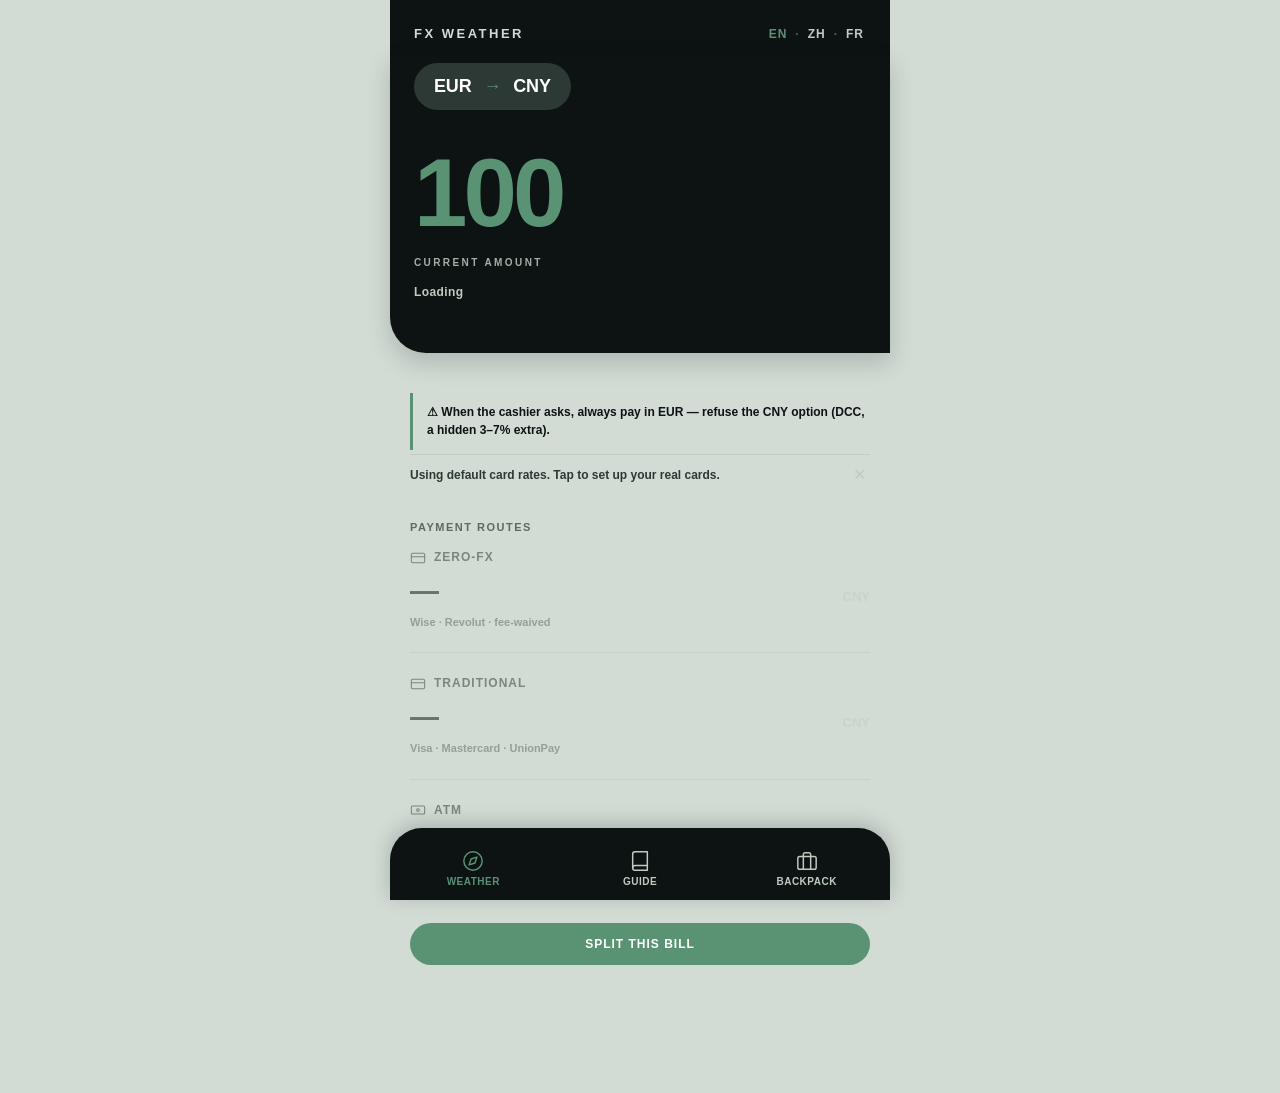
==== weather.html @ 48a9da25 "FX Weather v6.1: de-cardify Lumina (strip all route / flashcard / setting chrome) PM spec: results a" ====
<!DOCTYPE html>
<html lang="en">
<head>
    <meta charset="UTF-8">
    <meta name="viewport" content="width=device-width, initial-scale=1.0, viewport-fit=cover, maximum-scale=1.0, user-scalable=no">
    <title>FX Weather</title>
    <link rel="manifest" href="manifest.json">
    <meta name="theme-color" content="#0D1213">
    <meta name="apple-mobile-web-app-capable" content="yes">
    <meta name="apple-mobile-web-app-status-bar-style" content="black-translucent">
    <style>
        :root {
            /* === Lumina Palette === */
            --black-base: #0D1213;
            --forest-dark: #2D3934;
            --sage-light: #D2DCD5;
            --sage-mid: #BECCC2;
            --accent-green: #5A9374;
            --card-bg: #FFFFFF;
            --text-main: var(--black-base);
            --text-inverse: var(--sage-light);
            --safe-b: env(safe-area-inset-bottom);

            /* === Compat aliases so existing JS var() references still evaluate
                   (calcAtmTier hardcodes var(--red), var(--amber), var(--green); kept
                   intentionally stable so the business logic isn't touched)    === */
            --text: var(--text-main);
            --text2: var(--sage-mid);
            --accent: var(--accent-green);
            --green: var(--accent-green);
            --red: var(--forest-dark);   /* No red alerts in Lumina — "bad" reads as deep forest */
            --amber: var(--sage-mid);    /* "caution" reads as muted sage */
            --line: rgba(13, 18, 19, 0.1);
            --bg: var(--sage-light);
            --surface: var(--sage-light);
        }

        * { margin: 0; padding: 0; box-sizing: border-box; -webkit-tap-highlight-color: transparent; }
        body {
            font-family: -apple-system, BlinkMacSystemFont, "SF Pro Display", "Inter", "PingFang SC", sans-serif;
            background: var(--sage-light); color: var(--text-main);
            -webkit-font-smoothing: antialiased; line-height: 1.4;
            overflow-x: hidden;
        }

        .layout { width: 100%; max-width: 500px; margin: 0 auto; min-height: 100dvh; display: flex; flex-direction: column; }
        #content { flex: 1; padding-bottom: calc(96px + var(--safe-b)); }

        /* === Lumina site header (black, merges with hero) === */
        .site-header {
            background: var(--black-base);
            color: var(--text-inverse);
            padding: 22px 24px 8px;
            display: flex; justify-content: space-between; align-items: center;
        }
        .logo {
            font-size: 13px; font-weight: 800; letter-spacing: 2.5px;
            text-transform: uppercase; color: var(--text-inverse);
        }
        .lang-switch {
            display: flex; align-items: center; gap: 6px;
            font-size: 12px; font-weight: 700; letter-spacing: 1px;
        }
        .lang-option {
            color: var(--sage-mid); padding: 4px 2px; cursor: pointer;
            transition: color 0.2s ease;
        }
        .lang-option.active { color: var(--accent-green); font-weight: 900; }
        .lang-sep { color: var(--sage-mid); opacity: 0.4; }

        /* === Lumina hero (black, rounded bottom-LEFT) === */
        .hero {
            background: var(--black-base);
            color: var(--text-inverse);
            padding: 8px 24px 52px;
            margin: 0;
            border-bottom-left-radius: 36px;
            box-shadow: 0 10px 24px rgba(13, 18, 19, 0.18);
            position: relative; z-index: 2;
        }

        /* Pair selector as forest-dark pill */
        .pair-selector {
            display: inline-flex; align-items: center; gap: 10px;
            background: var(--forest-dark);
            border-radius: 999px;
            padding: 9px 18px;
            font-size: 18px; font-weight: 700; letter-spacing: -0.01em;
            margin-bottom: 28px;
            color: #FFFFFF;
        }
        .pair-sep { color: var(--accent-green); font-weight: 500; opacity: 0.95; }
        .picker-unit {
            cursor: pointer; padding: 2px 2px;
            color: #FFFFFF; transition: opacity 0.15s ease;
        }
        .picker-unit:active { opacity: 0.65; }

        .amount-wrap {
            display: flex; flex-direction: column; gap: 6px;
            align-items: flex-start;
        }
        .hero-amount-input {
            background: none; border: none;
            color: var(--accent-green);
            font-size: clamp(64px, 19vw, 96px); font-weight: 600;
            letter-spacing: -0.04em; line-height: 1;
            outline: none; width: 100%; padding: 0;
            font-family: inherit; caret-color: var(--accent-green);
        }
        .hero-amount-label {
            font-size: 10px; font-weight: 800; letter-spacing: 2.4px;
            color: var(--sage-mid); text-transform: uppercase;
            opacity: 0.85; margin-top: 2px;
        }
        .weather-label {
            font-size: 12px; font-weight: 700; letter-spacing: 0.4px;
            color: var(--sage-mid); margin-top: 14px;
        }

        input[type="number"]::-webkit-inner-spin-button,
        input[type="number"]::-webkit-outer-spin-button { -webkit-appearance: none; margin: 0; }
        input[type="number"] { -moz-appearance: textfield; }

        /* === De-cardified PPP: naked lines on body bg === */
        .ppp-bar {
            background: none;
            border-radius: 0;
            padding: 18px 20px 4px;
            margin: 0;
            display: flex; flex-direction: column; gap: 10px;
            position: relative;
        }
        .ppp-line {
            font-size: 14px; font-weight: 600; color: var(--text-main);
            letter-spacing: 0.2px;
            cursor: pointer;
            padding: 2px 0;
            transition: opacity 0.2s ease;
        }
        .ppp-line:active { opacity: 0.55; background: transparent; }
        .ppp-line strong { color: var(--accent-green); font-weight: 800; }
        .ppp-line.editing {
            display: flex; gap: 8px; align-items: center; flex-wrap: wrap;
            cursor: default;
        }
        .ppp-line.editing:active { background: transparent; }
        .ppp-price-edit, .ppp-label-edit {
            background: var(--sage-light); border: 1px solid var(--line);
            border-radius: 8px; padding: 5px 8px;
            font-family: inherit; font-size: 12px; font-weight: 700;
            color: var(--text-main); outline: none;
        }
        .ppp-price-edit:focus, .ppp-label-edit:focus { border-color: var(--accent-green); }
        .ppp-price-edit { width: 68px; text-align: right; }
        .ppp-label-edit { flex: 1; min-width: 100px; }
        .ppp-save-btn {
            background: var(--accent-green); color: #FFFFFF; border: none;
            width: 26px; height: 26px; border-radius: 50%; cursor: pointer;
            font-family: inherit; font-size: 13px; font-weight: 900; line-height: 1;
            display: flex; align-items: center; justify-content: center;
        }

        /* === De-cardified routes area === */
        .routes-section {
            padding: 0 20px 32px;
            min-height: 40vh;
        }
        .section-label {
            font-size: 11px; font-weight: 800; color: var(--forest-dark);
            text-transform: uppercase; letter-spacing: 1.5px;
            margin: 24px 0 4px;
            opacity: 0.7;
        }

        /* DCC shield: keep accent-green left bar as the only chrome */
        .dcc-shield {
            background: none;
            border: none;
            border-left: 3px solid var(--accent-green);
            border-radius: 0;
            padding: 10px 0 10px 14px;
            margin: 18px 0 4px;
            font-size: 12px; font-weight: 600; line-height: 1.55;
            color: var(--text-main);
        }
        .dcc-shield-icon { margin-right: 6px; font-weight: 900; }

        /* First-run banner: naked, minimal */
        .first-run-banner {
            background: none;
            border: none;
            border-radius: 0;
            padding: 12px 0;
            display: flex; justify-content: space-between; align-items: center; gap: 10px;
            font-size: 12px; font-weight: 600; color: var(--forest-dark);
            margin: 0;
            cursor: pointer;
            border-top: 1px solid rgba(13, 18, 19, 0.08);
        }
        .banner-text { flex: 1; line-height: 1.4; }
        .banner-close {
            background: none; border: none; color: var(--sage-mid);
            font-size: 16px; cursor: pointer; padding: 0 4px; line-height: 1;
            font-family: inherit;
        }

        /* === De-cardified routes: stacked rows with hairline dividers === */
        .route-card {
            background: none;
            border: none;
            border-radius: 0;
            padding: 22px 0;
            margin: 0;
            display: flex; flex-direction: column; gap: 6px;
            border-top: 1px solid rgba(13, 18, 19, 0.1);
            transition: opacity 0.3s ease;
        }
        #routing-panel .route-card:first-child { border-top: 0; padding-top: 10px; }
        /* Non-optimal cards: dim to bring focus to the best one */
        .route-card:not(.best) { opacity: 0.52; }
        .route-card.best { padding: 22px 0; border-top: 1px solid rgba(13, 18, 19, 0.1); }
        #routing-panel .route-card.best:first-child { border-top: 0; }

        .route-top {
            display: flex; justify-content: space-between; align-items: center;
            margin-bottom: 2px;
        }
        .route-method {
            font-size: 12px; font-weight: 800; letter-spacing: 1px;
            color: var(--forest-dark); text-transform: uppercase;
            display: flex; align-items: center; gap: 8px;
        }
        .route-card.best .route-method { color: var(--accent-green); }
        .route-icon {
            width: 16px; height: 16px;
            stroke: currentColor; stroke-width: 1.6; fill: none;
            stroke-linecap: round; stroke-linejoin: round;
        }
        /* OPTIMAL label: text-only, no pill chrome */
        .best-pill {
            background: none;
            color: var(--accent-green);
            font-size: 10px; font-weight: 900; letter-spacing: 1.4px;
            padding: 0; border-radius: 0;
            text-transform: uppercase;
        }
        .route-cost-line {
            display: flex; justify-content: space-between; align-items: baseline;
            gap: 8px;
        }
        .route-cost {
            font-size: 30px; font-weight: 700; color: var(--text-main);
            letter-spacing: -0.02em;
            max-width: 70%; overflow: hidden; text-overflow: ellipsis; white-space: nowrap;
            line-height: 1.1;
        }
        .route-card.best .route-cost { color: var(--accent-green); }
        .route-code { font-size: 13px; font-weight: 800; color: var(--sage-mid); }
        .route-hint {
            font-size: 11px; font-weight: 600; color: var(--forest-dark);
            opacity: 0.7;
            margin-top: 2px; line-height: 1.4;
        }
        .route-delta {
            font-size: 11px; font-weight: 700; color: var(--forest-dark);
            opacity: 0.7;
            margin-top: 2px; letter-spacing: 0.3px;
        }

        /* === ATM slider (mono green track) === */
        .atm-expand-btn {
            background: none; border: none; color: var(--text-main);
            font-weight: 800; font-size: 10px; cursor: pointer;
            font-family: inherit; padding: 10px 0 4px;
            letter-spacing: 1.2px; text-transform: uppercase;
            align-self: flex-start; border-bottom: 1px solid var(--text-main);
            margin-top: 6px;
        }
        .atm-slider-panel {
            max-height: 0; overflow: hidden;
            transition: max-height 0.28s ease, padding-top 0.28s ease;
            padding-top: 0;
        }
        .atm-slider-panel.open { max-height: 260px; padding-top: 16px; }
        .atm-slider {
            -webkit-appearance: none; appearance: none;
            width: 100%; height: 6px; border-radius: 3px;
            background: linear-gradient(90deg, var(--sage-mid), var(--accent-green));
            outline: none; margin: 0;
        }
        .atm-slider::-webkit-slider-thumb {
            -webkit-appearance: none;
            width: 20px; height: 20px; border-radius: 50%;
            background: var(--card-bg); border: 2px solid var(--accent-green);
            cursor: pointer; box-shadow: 0 2px 6px rgba(13, 18, 19, 0.22);
        }
        .atm-slider::-moz-range-thumb {
            width: 20px; height: 20px; border-radius: 50%;
            background: var(--card-bg); border: 2px solid var(--accent-green); cursor: pointer;
        }
        .atm-readout {
            display: flex; flex-wrap: wrap; align-items: baseline;
            gap: 6px; margin-top: 14px;
            font-size: 13px; font-weight: 700; color: var(--text-main);
        }
        .atm-readout strong { font-weight: 900; }
        .atm-arrow { opacity: 0.4; }
        .atm-slider-hint {
            font-size: 10px; color: var(--forest-dark);
            opacity: 0.7;
            margin-top: 10px; font-weight: 600; line-height: 1.4;
        }
        .atm-edit-link {
            color: var(--accent-green); cursor: pointer; font-weight: 700;
            text-decoration: underline;
        }

        /* === Split CTA (accent-green) === */
        .split-trigger-btn {
            background: var(--accent-green); border: none; color: #FFFFFF;
            font-weight: 800; font-size: 12px; cursor: pointer;
            font-family: inherit; padding: 14px 24px;
            border-radius: 999px; width: 100%;
            letter-spacing: 1px; text-transform: uppercase;
            margin-top: 18px;
        }

        /* === De-cardified Time Machine === */
        .time-machine {
            background: none;
            border: none;
            border-radius: 0;
            padding: 22px 0 8px;
            margin-top: 22px;
            border-top: 1px solid rgba(13, 18, 19, 0.1);
        }
        .time-machine-tag {
            font-size: 11px; font-weight: 800; color: var(--forest-dark);
            letter-spacing: 1.5px; text-transform: uppercase; margin-bottom: 8px;
            opacity: 0.72;
        }
        .time-machine-text {
            font-size: 14px; font-weight: 600; line-height: 1.55; color: var(--text-main);
        }
        .time-machine-text .delta-save { color: var(--accent-green); font-weight: 900; }
        .time-machine-text .delta-cost { color: var(--forest-dark); font-weight: 900; }

        /* === Guide / Backpack tab header === */
        .tab-header { padding: 28px 24px 18px; }
        .tab-title {
            font-size: 32px; font-weight: 700; letter-spacing: -0.02em;
            color: var(--text-main); line-height: 1.1;
        }
        .tab-subtitle {
            font-size: 14px; font-weight: 500; color: var(--forest-dark);
            opacity: 0.75;
            margin-top: 6px; letter-spacing: 0.1px;
        }
        .tab-body { padding: 0 20px; }

        /* === De-cardified Flashcards: accordion rows === */
        .flashcard {
            background: none;
            border: none;
            border-radius: 0;
            margin: 0;
            overflow: hidden; cursor: pointer;
            border-top: 1px solid rgba(13, 18, 19, 0.1);
            transition: all 0.3s ease;
        }
        .tab-body > .flashcard:first-child { border-top: 0; }
        .flashcard-header {
            padding: 22px 0;
            display: flex; justify-content: space-between; align-items: center; gap: 12px;
        }
        .flashcard-title { display: flex; align-items: center; gap: 12px; flex: 1; }
        .flashcard-emoji { font-size: 24px; flex-shrink: 0; }
        .flashcard-label {
            font-size: 14px; font-weight: 700; color: var(--text-main); line-height: 1.3;
        }
        .flashcard-chevron {
            font-size: 11px; color: var(--sage-mid); transition: transform 0.25s ease;
        }
        .flashcard.open .flashcard-chevron { transform: rotate(180deg); }
        .flashcard-body {
            max-height: 0; overflow: hidden;
            padding: 0; transition: all 0.3s ease;
            font-size: 13px; font-weight: 500; line-height: 1.6; color: var(--text-main);
        }
        .flashcard.open .flashcard-body { max-height: 300px; padding: 0 0 22px 36px; }

        /* === De-cardified Backpack settings: rows with dividers === */
        .setting-card {
            background: none;
            border: none;
            border-radius: 0;
            padding: 18px 0; margin: 0;
            display: flex; flex-direction: column; gap: 6px;
            border-top: 1px solid rgba(13, 18, 19, 0.08);
        }
        .tab-body > .setting-card:first-of-type { border-top: 0; }
        .setting-card.toggle-row {
            flex-direction: row; justify-content: space-between; align-items: center;
            cursor: pointer; padding: 20px 0;
        }
        .setting-label { font-size: 14px; font-weight: 700; color: var(--text-main); }
        .setting-val {
            font-size: 13px; font-weight: 800; color: var(--forest-dark);
            opacity: 0.75;
            letter-spacing: 0.3px;
        }
        .setting-row-top { display: flex; justify-content: space-between; align-items: center; gap: 12px; }
        .setting-input {
            background: none; border: none; color: var(--text-main);
            font-size: 16px; font-weight: 800; text-align: right;
            width: 70px; outline: none; font-family: inherit;
            border-bottom: 1px solid var(--line); padding: 2px 0;
        }
        .setting-input:focus { border-bottom-color: var(--accent-green); }
        .setting-unit { font-size: 13px; font-weight: 800; color: var(--sage-mid); margin-left: 4px; }
        .setting-origin {
            font-size: 10px; font-weight: 500; color: var(--forest-dark);
            opacity: 0.72;
            line-height: 1.4;
        }
        /* Danger row: communicate via typography only (no border color chrome) */
        .setting-card.danger { margin-top: 24px; border-top: 1px solid rgba(13, 18, 19, 0.1); }
        .setting-card.danger .setting-label { color: var(--forest-dark); font-weight: 800; letter-spacing: 0.3px; }

        .wallet-section-title {
            font-size: 11px; font-weight: 800; color: var(--forest-dark);
            opacity: 0.72;
            text-transform: uppercase; letter-spacing: 1.5px;
            margin: 24px 4px 10px;
        }
        .wallet-section-hint {
            font-size: 11px; font-weight: 500; color: var(--forest-dark);
            opacity: 0.72;
            margin: -4px 4px 10px; line-height: 1.4;
        }

        /* === De-cardified Anchor rows === */
        .anchor-row { padding: 14px 0; }
        .anchor-row-line {
            display: grid;
            grid-template-columns: 32px 1fr 68px 50px 22px;
            gap: 6px; align-items: center;
        }
        .anchor-emoji-in, .anchor-label-in, .anchor-price-in {
            background: none; border: none; color: var(--text-main);
            font-weight: 600; font-size: 13px; outline: none; font-family: inherit;
            border-bottom: 1px solid var(--line); padding: 4px 2px;
        }
        .anchor-emoji-in { font-size: 16px; text-align: center; }
        .anchor-label-in { width: 100%; }
        .anchor-price-in { text-align: right; font-weight: 800; }
        .anchor-emoji-in:focus, .anchor-label-in:focus, .anchor-price-in:focus {
            border-bottom-color: var(--accent-green);
        }
        .anchor-currency-btn {
            background: var(--sage-light); border: none; border-radius: 8px;
            color: var(--text-main); font-weight: 800; font-size: 11px;
            cursor: pointer; padding: 6px 4px; font-family: inherit;
            letter-spacing: 0.3px;
        }
        .anchor-delete-btn {
            background: none; border: none; color: var(--sage-mid);
            font-size: 15px; cursor: pointer; padding: 2px; line-height: 1;
            font-family: inherit;
        }
        .anchor-add-btn {
            background: transparent;
            border: none;
            padding: 18px 0; width: 100%;
            color: var(--accent-green); font-weight: 800; font-size: 12px;
            cursor: pointer; font-family: inherit; margin-top: 4px;
            letter-spacing: 0.8px; text-transform: uppercase;
            text-align: left;
            border-top: 1px solid rgba(13, 18, 19, 0.08);
        }
        .anchor-add-btn:disabled { opacity: 0.35; cursor: not-allowed; }

        .footer {
            padding: 40px 0 24px; text-align: center;
            color: var(--forest-dark); font-size: 12px; line-height: 1.7;
            letter-spacing: 0.3px; opacity: 0.72;
        }
        .footer-version {
            display: block; margin-top: 6px; font-weight: 700;
            letter-spacing: 2px; opacity: 0.6; font-size: 10px;
        }

        /* === Lumina dock (black, top-rounded both corners) === */
        .dock {
            position: fixed; bottom: 0; left: 50%; transform: translateX(-50%);
            width: 100%; max-width: 500px;
            height: calc(72px + var(--safe-b));
            background: var(--black-base);
            border-top-left-radius: 32px;
            border-top-right-radius: 32px;
            display: flex; justify-content: space-around;
            padding: 8px 0 var(--safe-b);
            z-index: 9999;
            box-shadow: 0 -4px 20px rgba(13, 18, 19, 0.22);
        }
        .dock-btn {
            flex: 1; border: none; background: none;
            color: var(--sage-mid);
            display: flex; flex-direction: column; align-items: center;
            justify-content: center; gap: 4px;
            cursor: pointer; min-height: 44px; padding: 6px;
            font-family: inherit;
            transition: color 0.2s ease;
        }
        .dock-btn.active { color: var(--accent-green); }
        .dock-icon {
            width: 22px; height: 22px;
            stroke: currentColor; stroke-width: 1.6;
            fill: none; stroke-linecap: round; stroke-linejoin: round;
        }
        .dock-lbl {
            font-size: 10px; font-weight: 800; letter-spacing: 0.5px;
            text-transform: uppercase;
        }

        /* === Modals === */
        .modal-overlay {
            position: fixed; inset: 0; background: rgba(13, 18, 19, 0.62);
            z-index: 10000; display: flex; align-items: flex-end;
            opacity: 0; pointer-events: none; transition: opacity 0.3s ease;
        }
        .modal-overlay.show { opacity: 1; pointer-events: auto; }
        .modal-sheet {
            width: 100%; max-width: 500px; margin: 0 auto;
            background: var(--card-bg);
            border-radius: 28px 28px 0 0;
            padding: 24px 20px calc(24px + var(--safe-b));
            transform: translateY(100%);
            transition: transform 0.42s cubic-bezier(0.175, 0.885, 0.32, 1.275);
            box-shadow: 0 -8px 24px rgba(13, 18, 19, 0.18);
        }
        .modal-overlay.show .modal-sheet { transform: translateY(0); }
        .modal-header {
            font-size: 11px; font-weight: 800; text-align: center;
            margin-bottom: 18px; color: var(--forest-dark);
            opacity: 0.75;
            text-transform: uppercase; letter-spacing: 1.5px;
        }
        .modal-list {
            display: grid; grid-template-columns: 1fr 1fr; gap: 10px;
            max-height: 50vh; overflow-y: auto; padding-bottom: 4px;
        }
        .modal-item {
            display: flex; align-items: center; justify-content: center; gap: 10px;
            padding: 14px; border-radius: 14px;
            background: var(--sage-light);
            font-size: 15px; font-weight: 800; cursor: pointer; color: var(--text-main);
            border: 1px solid transparent;
            transition: background 0.15s, transform 0.12s;
            font-family: inherit;
        }
        .modal-item.active { background: var(--accent-green); color: #FFFFFF; border-color: var(--accent-green); }
        .modal-flag { font-size: 18px; }

        /* === Split modal === */
        .split-sheet { padding-bottom: calc(30px + var(--safe-b)); }
        .split-bill {
            display: flex; justify-content: space-between; align-items: baseline;
            margin-bottom: 18px; padding-bottom: 14px;
            border-bottom: 1px solid var(--line);
        }
        .split-bill-amt { font-size: 22px; font-weight: 700; letter-spacing: -0.02em; color: var(--text-main); }
        .split-row { display: flex; justify-content: space-between; align-items: center; margin-bottom: 14px; }
        .split-row-col { display: flex; flex-direction: column; gap: 10px; margin-bottom: 14px; }
        .split-label {
            font-size: 11px; font-weight: 800; letter-spacing: 1px;
            color: var(--forest-dark); opacity: 0.75; text-transform: uppercase;
        }
        .split-stepper { display: flex; align-items: center; gap: 14px; }
        .split-step-btn {
            width: 32px; height: 32px; border-radius: 50%;
            border: 1px solid var(--line);
            background: var(--sage-light); color: var(--text-main);
            font-size: 17px; font-weight: 700; cursor: pointer;
            font-family: inherit; line-height: 1;
            display: flex; align-items: center; justify-content: center;
        }
        .split-step-btn:disabled { opacity: 0.3; cursor: not-allowed; }
        .split-step-val { min-width: 30px; text-align: center; font-size: 20px; font-weight: 700; letter-spacing: -0.01em; color: var(--text-main); }
        .split-seg { display: grid; grid-template-columns: 1fr 1fr 1fr; gap: 6px; }
        .split-seg-btn {
            padding: 10px 4px; border-radius: 10px;
            border: 1px solid var(--line); background: var(--sage-light);
            color: var(--text-main); cursor: pointer;
            font-size: 11px; font-weight: 700; font-family: inherit;
            letter-spacing: 0.2px; line-height: 1.3;
            transition: background 0.15s;
        }
        .split-seg-btn.active { background: var(--accent-green); color: #FFFFFF; border-color: var(--accent-green); }
        .split-result {
            margin-top: 18px; padding: 18px;
            background: var(--sage-light); border-radius: 16px;
        }
        .split-actual { font-size: 12px; font-weight: 600; color: var(--forest-dark); opacity: 0.75; margin-bottom: 6px; }
        .split-per-share { font-size: 14px; font-weight: 600; line-height: 1.4; color: var(--text-main); }
        .split-per-share strong {
            font-size: 28px; font-weight: 700; color: var(--accent-green);
            letter-spacing: -0.02em; display: block; margin-top: 2px;
            transition: color 0.35s ease;
        }
        .split-hint { font-size: 10px; color: var(--forest-dark); opacity: 0.75; font-weight: 500; margin-top: 6px; }
        .split-empty {
            padding: 30px 10px; text-align: center;
            color: var(--forest-dark); opacity: 0.8; font-size: 13px; font-weight: 500; line-height: 1.5;
        }

        ::-webkit-scrollbar { display: none; }

        /* === Interaction physics layer (inherited from v5.0.1) === */
        button, .picker-unit, .dock-btn, .modal-item, .flashcard, .anchor-add-btn,
        .split-step-btn, .split-seg-btn, .anchor-currency-btn, .anchor-delete-btn,
        .atm-expand-btn, .atm-edit-link, .split-trigger-btn, .banner-close,
        .setting-card.toggle-row, .setting-card.danger {
            transition: transform 0.12s ease-out, opacity 0.15s ease-out, background 0.2s ease, color 0.2s ease, border-color 0.2s ease;
        }
        button:active:not(:disabled), .picker-unit:active, .dock-btn:active,
        .flashcard:active, .anchor-add-btn:active:not(:disabled),
        .split-trigger-btn:active, .setting-card.toggle-row:active,
        .setting-card.danger:active {
            transform: scale(0.97);
        }

        .best-pill {
            transition: background 0.45s ease, opacity 0.45s ease;
            animation: pillFadeIn 0.4s ease;
        }
        @keyframes pillFadeIn {
            from { opacity: 0; transform: translateX(4px); }
            to   { opacity: 1; transform: translateX(0); }
        }

        #atm-loss, #atm-tier { transition: color 0.35s ease; }

        @keyframes cardFadeUp {
            from { opacity: 0; transform: translateY(12px); }
            to   { opacity: 1; transform: translateY(0); }
        }
        .route-card, .flashcard, .setting-card, .ppp-line, .time-machine {
            animation: cardFadeUp 0.5s cubic-bezier(0.2, 0.8, 0.3, 1.1) backwards;
            animation-delay: calc(var(--stagger, 0) * 50ms);
        }

        @keyframes tabSlideIn {
            from { opacity: 0; transform: translateX(14px); }
            to   { opacity: 1; transform: translateX(0); }
        }
        #content > section, #content > div {
            animation: tabSlideIn 0.4s cubic-bezier(0.2, 0.8, 0.3, 1) backwards;
        }
        #content > section:nth-child(1) { animation-delay: 0ms; }
        #content > section:nth-child(2) { animation-delay: 40ms; }
        #content > section:nth-child(3) { animation-delay: 80ms; }
    </style>
</head>
<body>

<div class="layout">
    <header class="site-header">
        <div class="logo" id="logo">FX Weather</div>
        <div class="lang-switch" id="lang-switch"></div>
    </header>

    <main id="content"></main>

    <nav class="dock" id="dock"></nav>
</div>

<div id="currency-modal" class="modal-overlay" onclick="closeCurrencyModal()">
    <div class="modal-sheet" onclick="event.stopPropagation()">
        <div class="modal-header" id="modal-title"></div>
        <div class="modal-list" id="modal-list"></div>
    </div>
</div>

<div id="split-modal" class="modal-overlay" onclick="closeSplitModal()">
    <div class="modal-sheet split-sheet" onclick="event.stopPropagation()">
        <div class="modal-header" id="split-title"></div>
        <div id="split-body"></div>
    </div>
</div>

<script>
    const CURS = ["EUR","USD","GBP","JPY","AUD","CAD","CHF","CNY","SGD","HKD"];
    const FLAGS = {
        EUR: '🇪🇺', USD: '🇺🇸', GBP: '🇬🇧', JPY: '🇯🇵', AUD: '🇦🇺',
        CAD: '🇨🇦', CHF: '🇨🇭', CNY: '🇨🇳', SGD: '🇸🇬', HKD: '🇭🇰'
    };

    const ICONS = {
        compass: '<svg class="dock-icon" viewBox="0 0 24 24"><circle cx="12" cy="12" r="10"/><polygon points="16.24 7.76 14.12 14.12 7.76 16.24 9.88 9.88 16.24 7.76"/></svg>',
        book:    '<svg class="dock-icon" viewBox="0 0 24 24"><path d="M4 19.5A2.5 2.5 0 0 1 6.5 17H20"/><path d="M6.5 2H20v20H6.5A2.5 2.5 0 0 1 4 19.5v-15A2.5 2.5 0 0 1 6.5 2z"/></svg>',
        briefcase:'<svg class="dock-icon" viewBox="0 0 24 24"><rect x="2" y="7" width="20" height="14" rx="2"/><path d="M16 21V5a2 2 0 0 0-2-2h-4a2 2 0 0 0-2 2v16"/></svg>',
        card:    '<svg class="route-icon" viewBox="0 0 24 24"><rect x="2" y="5" width="20" height="14" rx="2"/><line x1="2" y1="10" x2="22" y2="10"/></svg>',
        cash:    '<svg class="route-icon" viewBox="0 0 24 24"><rect x="2" y="6" width="20" height="12" rx="2"/><circle cx="12" cy="12" r="2"/></svg>'
    };

    const MAX_ANCHORS = 5;

    // === Editorial PPP seed data ===
    // [推论] Big Mac values: The Economist Big Mac Index (publicly published semiannually, ~2024 values)
    // [推论 · PM estimate] Coffee values: reference prices for a typical takeaway coffee in each city
    // Cities are user-editable per anchor in Backpack
    const PPP_DB = {
        EUR: { bigMac: 5.80, coffee: 4.20, city: 'Paris' },
        USD: { bigMac: 5.69, coffee: 5.00, city: 'New York' },
        GBP: { bigMac: 4.89, coffee: 3.50, city: 'London' },
        CNY: { bigMac: 25.0, coffee: 22.0, city: 'Shanghai' },
        JPY: { bigMac: 480,  coffee: 450,  city: 'Tokyo' },
        CHF: { bigMac: 6.70, coffee: 5.20, city: 'Zurich' },
        AUD: { bigMac: 7.70, coffee: 5.50, city: 'Sydney' },
        CAD: { bigMac: 7.00, coffee: 4.80, city: 'Toronto' },
        SGD: { bigMac: 5.90, coffee: 5.00, city: 'Singapore' },
        HKD: { bigMac: 23.5, coffee: 45.0, city: 'Hong Kong' }
    };

    const I18N = {
        en: {
            slogan: "Your pay-abroad pocket copilot.",
            weatherBand: { great: "Great", good: "Good", stable: "Stable", poor: "Poor", storm: "Storm", loading: "Loading" },
            weatherDeltaVsAvg: "vs 7-day avg",
            dccShield: "⚠ When the cashier asks, always pay in {BASE} — refuse the {TARGET} option (DCC, a hidden 3–7% extra).",
            bannerDefault: "Using default card rates. Tap to set up your real cards.",
            heroAmountLabel: "Current amount",
            pickerTitleBase: "Bill currency",
            pickerTitleTarget: "Card currency",
            pickerTitleAnchor: "Anchor currency",
            routesSection: "Payment routes",
            methods: {
                zero: { name: "Zero-FX", hint: "Wise · Revolut · fee-waived", icon: "card" },
                card: { name: "Traditional", hint: "Visa · Mastercard · UnionPay", icon: "card" },
                atm:  { name: "ATM", hint: "Withdraw with a traditional card", icon: "cash" }
            },
            methodsAtmWorst: { name: "ATM", hint: "Flat fee eats small bills alive", icon: "cash" },
            bestPill: "Optimal",
            deltaVsBest: "+ {delta} {TARGET} vs best",
            atmSliderOpen: "See curve",
            atmSliderClose: "Hide",
            atmSliderWithdraw: "Withdraw",
            atmSliderHint: "Based on {fee} {base} ATM fee from Backpack · ",
            atmSliderHintEdit: "edit →",
            atmTierExtreme: "🩸 Extreme",
            atmTierMeh: "🟡 Meh",
            atmTierGood: "🟢 Reasonable",
            splitTrigger: "Split this bill",
            splitHeader: "Split the bill",
            splitBillLabel: "Bill",
            splitPeopleLabel: "People",
            splitPayerLabel: "Who paid?",
            splitPayerZero: "Zero-FX",
            splitPayerCard: "Classic",
            splitPayerAtm: "ATM",
            splitActualPaid: "Payer actually spent {x} {TARGET}",
            splitPerShare: "Each person owes",
            splitSurchargeHint: "Includes {x} {TARGET} card-fee share per head",
            splitNoBill: "Enter a bill amount on Weather first.",
            timeMachineTag: "Time Machine",
            timeMachineSave: "Withdrawing 1,000 {BASE} today saves <span class='delta-save'>{delta} {TARGET}</span> vs {date}.",
            timeMachineCost: "Withdrawing 1,000 {BASE} today costs <span class='delta-cost'>{delta} {TARGET}</span> more than {date}.",
            pppPrefix: "≈",
            guideTitle: "Pocket Guide",
            guideSubtitle: "Tiny tips that keep your wallet safe abroad.",
            guideCards: [
                { emoji: "🧛‍♂️", title: "The DCC Vampire", body: "Never pay in your home currency. Always choose the local currency on the machine!" },
                { emoji: "🏧",    title: "The ATM Monster", body: "ATMs charge a flat fee. Withdrawing small amounts often will eat your money alive." },
                { emoji: "🎓",    title: "Timing is Everything", body: "Big transfer coming up? Check our weather indicator — wait for a sunny day to send!" },
                { emoji: "💸",    title: "The Refund Counter Trap", body: "At the airport VAT desk, always take your refund in {BASE}. If you choose {TARGET}, they will skim another 5% using terrible exchange rates!" }
            ],
            backpackTitle: "My Backpack",
            backpackSubtitle: "Make this app feel like yours.",
            hapticLabel: "Vibration",
            on: "On", off: "Off",
            walletRatesTitle: "My Cards",
            rateZeroLabel: "My fee-waived card",
            rateZeroOrigin: "Wise EUR-corridor reference · real rates 0.4–0.65%",
            rateCardLabel: "My credit card fee",
            rateCardOrigin: "Visa network baseline · issuer may add 0–3%",
            feeAtmLabel: "Local ATM fee per withdrawal",
            feeAtmOrigin: "Flat-fee model · ATM operator surcharge not included",
            anchorsTitle: "My Price Anchors",
            anchorsHint: "Edit the seeded items or add your own. We never invent prices — delete any you disagree with.",
            anchorAdd: "+ Add an anchor",
            anchorEmojiPh: "🍜",
            anchorLabelPh: "Name (City)",
            clearLabel: "Reset (clear everything)",
            dock: [
                { id: 'weather',  icon: 'compass',    lbl: 'Weather' },
                { id: 'guide',    icon: 'book',       lbl: 'Guide' },
                { id: 'backpack', icon: 'briefcase',  lbl: 'Backpack' }
            ]
        },
        zh: {
            slogan: "出境刷卡的口袋小参谋。",
            weatherBand: { great: "极佳", good: "良好", stable: "平稳", poor: "偏弱", storm: "风暴", loading: "加载中" },
            weatherDeltaVsAvg: "较 7 日均值",
            dccShield: "⚠ 收银员问货币?永远选 {BASE},拒绝以 {TARGET} 结算(DCC 会多扣 3–7%)。",
            bannerDefault: "正在使用默认费率。点此配置你真实的卡片。",
            heroAmountLabel: "当前金额",
            pickerTitleBase: "账单币种",
            pickerTitleTarget: "卡片币种",
            pickerTitleAnchor: "参照物币种",
            routesSection: "支付方案",
            methods: {
                zero: { name: "免手续费", hint: "Wise · Revolut · 免货币转换费", icon: "card" },
                card: { name: "传统信用卡", hint: "Visa · Mastercard · 银联", icon: "card" },
                atm:  { name: "ATM 取现", hint: "用传统卡在境外 ATM 提现", icon: "cash" }
            },
            methodsAtmWorst: { name: "ATM 取现", hint: "固定手续费会把小额吃光", icon: "cash" },
            bestPill: "最优",
            deltaVsBest: "比最优多 {delta} {TARGET}",
            atmSliderOpen: "看曲线",
            atmSliderClose: "收起",
            atmSliderWithdraw: "取",
            atmSliderHint: "按 Backpack 的 {fee} {base} 机具费 · ",
            atmSliderHintEdit: "去改 →",
            atmTierExtreme: "🩸 极亏",
            atmTierMeh: "🟡 一般",
            atmTierGood: "🟢 合理",
            splitTrigger: "平摊这笔账单",
            splitHeader: "平摊账单",
            splitBillLabel: "账单",
            splitPeopleLabel: "人数",
            splitPayerLabel: "谁垫付了?",
            splitPayerZero: "免手续费",
            splitPayerCard: "传统卡",
            splitPayerAtm: "ATM",
            splitActualPaid: "垫付人实际付了 {x} {TARGET}",
            splitPerShare: "每人该转给垫付人",
            splitSurchargeHint: "含每人 {x} {TARGET} 卡费分摊",
            splitNoBill: "请先在 Weather 页输入账单金额。",
            timeMachineTag: "时间机器",
            timeMachineSave: "今天取 1,000 {BASE},比 {date} 节省 <span class='delta-save'>{delta} {TARGET}</span>。",
            timeMachineCost: "今天取 1,000 {BASE},比 {date} 多花 <span class='delta-cost'>{delta} {TARGET}</span>。",
            pppPrefix: "≈",
            guideTitle: "口袋避坑指南",
            guideSubtitle: "几条小贴士,让钱包在境外更稳。",
            guideCards: [
                { emoji: "🧛‍♂️", title: "警惕 DCC 吸血鬼", body: "刷卡时绝对不要选人民币结算,永远选当地货币!" },
                { emoji: "🏧",    title: "ATM 吞金兽", body: "境外取款有高昂的单笔机具费,千万别频繁去取小额现金。" },
                { emoji: "🎓",    title: "交学费看天气", body: "准备交学费或大额汇款?看看主页的天气指示 — 挑个晴天再行动!" },
                { emoji: "💸",    title: "退税柜台的暗刀", body: "机场退税时,永远要求退 {BASE}(当地货币)!如果选了 {TARGET},退税公司会用极差的汇率再偷偷割你 5% 的韭菜!" }
            ],
            backpackTitle: "我的背包",
            backpackSubtitle: "把这个 App 调成最适合你的样子。",
            hapticLabel: "震动反馈",
            on: "开", off: "关",
            walletRatesTitle: "我的钱包",
            rateZeroLabel: "我的免手续费卡",
            rateZeroOrigin: "Wise 欧元走廊参考值 · 实际 0.4–0.65%",
            rateCardLabel: "我的信用卡手续费",
            rateCardOrigin: "Visa 网络基础值 · 发卡行可能叠加 0–3%",
            feeAtmLabel: "本地 ATM 每次固定费",
            feeAtmOrigin: "固定费模型 · 不含 ATM 运营商附加费",
            anchorsTitle: "我的物价参照物",
            anchorsHint: "编辑默认值或添加你自己的。我们不替你编数据 — 不认可的直接删。",
            anchorAdd: "+ 添加参照物",
            anchorEmojiPh: "🍜",
            anchorLabelPh: "名称(城市)",
            clearLabel: "重置(清空所有)",
            dock: [
                { id: 'weather',  icon: 'compass',    lbl: '天气' },
                { id: 'guide',    icon: 'book',       lbl: '攻略' },
                { id: 'backpack', icon: 'briefcase',  lbl: '背包' }
            ]
        },
        fr: {
            slogan: "Votre copilote de paiement à l'étranger.",
            weatherBand: { great: "Top", good: "Bon", stable: "Stable", poor: "Faible", storm: "Tempête", loading: "Chargement" },
            weatherDeltaVsAvg: "vs moyenne 7 j",
            dccShield: "⚠ Quand on vous demande, payez toujours en {BASE} — refusez l'option {TARGET} (DCC, 3–7% caché en plus).",
            bannerDefault: "Taux par défaut affichés. Touchez pour configurer vos vraies cartes.",
            heroAmountLabel: "Montant actuel",
            pickerTitleBase: "Devise de l'addition",
            pickerTitleTarget: "Devise de ma carte",
            pickerTitleAnchor: "Devise du repère",
            routesSection: "Moyens de paiement",
            methods: {
                zero: { name: "Sans frais", hint: "Wise · Revolut · 0 frais de change", icon: "card" },
                card: { name: "Classique", hint: "Visa · Mastercard · UnionPay", icon: "card" },
                atm:  { name: "DAB", hint: "Retrait avec une carte classique", icon: "cash" }
            },
            methodsAtmWorst: { name: "DAB", hint: "Les frais fixes tuent les petits retraits", icon: "cash" },
            bestPill: "Optimal",
            deltaVsBest: "+ {delta} {TARGET} vs le meilleur",
            atmSliderOpen: "Voir la courbe",
            atmSliderClose: "Masquer",
            atmSliderWithdraw: "Retirer",
            atmSliderHint: "D'après {fee} {base} de frais dans Sac à Dos · ",
            atmSliderHintEdit: "modifier →",
            atmTierExtreme: "🩸 Énorme perte",
            atmTierMeh: "🟡 Bof",
            atmTierGood: "🟢 Correct",
            splitTrigger: "Partager l'addition",
            splitHeader: "Partager l'addition",
            splitBillLabel: "Addition",
            splitPeopleLabel: "Personnes",
            splitPayerLabel: "Qui a payé ?",
            splitPayerZero: "Sans frais",
            splitPayerCard: "Classique",
            splitPayerAtm: "DAB",
            splitActualPaid: "Le payeur a dépensé {x} {TARGET}",
            splitPerShare: "Chacun doit au payeur",
            splitSurchargeHint: "Dont {x} {TARGET} de frais carte par tête",
            splitNoBill: "Saisissez d'abord un montant sur Météo.",
            timeMachineTag: "Machine à remonter",
            timeMachineSave: "Retirer 1 000 {BASE} aujourd'hui fait économiser <span class='delta-save'>{delta} {TARGET}</span> vs le {date}.",
            timeMachineCost: "Retirer 1 000 {BASE} aujourd'hui coûte <span class='delta-cost'>{delta} {TARGET}</span> de plus que le {date}.",
            pppPrefix: "≈",
            guideTitle: "Guide de poche",
            guideSubtitle: "Quelques astuces pour protéger votre portefeuille.",
            guideCards: [
                { emoji: "🧛‍♂️", title: "Le Piège DCC", body: "Ne payez jamais dans votre devise. Choisissez toujours la monnaie locale sur le terminal !" },
                { emoji: "🏧",    title: "Le Monstre du DAB", body: "Les distributeurs prennent des frais fixes. Évitez de retirer de petites sommes trop souvent." },
                { emoji: "🎓",    title: "Le Bon Timing", body: "Un gros transfert à faire ? Regardez l'indicateur météo — attendez une journée ensoleillée !" },
                { emoji: "💸",    title: "Le Piège de la Détaxe", body: "Au guichet de détaxe, demandez toujours le remboursement en {BASE}. Choisir {TARGET} leur permet de voler 5% avec un taux de change catastrophique !" }
            ],
            backpackTitle: "Mon Sac à Dos",
            backpackSubtitle: "Rendez cette appli vraiment vôtre.",
            hapticLabel: "Vibration",
            on: "On", off: "Off",
            walletRatesTitle: "Mes Cartes",
            rateZeroLabel: "Ma carte sans frais",
            rateZeroOrigin: "Référence Wise corridor EUR · réel 0,4–0,65%",
            rateCardLabel: "Frais de ma carte classique",
            rateCardOrigin: "Base réseau Visa · la banque peut ajouter 0–3%",
            feeAtmLabel: "Frais fixe du DAB local",
            feeAtmOrigin: "Modèle à frais fixe · surtaxe opérateur non incluse",
            anchorsTitle: "Mes Repères de Prix",
            anchorsHint: "Modifiez les valeurs de départ ou ajoutez les vôtres. On n'invente jamais — supprimez ce avec quoi vous n'êtes pas d'accord.",
            anchorAdd: "+ Ajouter un repère",
            anchorEmojiPh: "🥐",
            anchorLabelPh: "Nom (Ville)",
            clearLabel: "Réinitialiser (tout effacer)",
            dock: [
                { id: 'weather',  icon: 'compass',    lbl: 'Météo' },
                { id: 'guide',    icon: 'book',       lbl: 'Guide' },
                { id: 'backpack', icon: 'briefcase',  lbl: 'Sac' }
            ]
        }
    };

    const LANGS = ['en', 'zh', 'fr'];
    const initialLang = (() => {
        const stored = localStorage.getItem('fx_lang');
        if (LANGS.includes(stored)) return stored;
        const nav = (navigator.language || 'en').toLowerCase();
        if (nav.startsWith('zh')) return 'zh';
        if (nav.startsWith('fr')) return 'fr';
        return 'en';
    })();

    let S = {
        base: localStorage.getItem('fx_base') || 'EUR',
        target: localStorage.getItem('fx_target') || 'CNY',
        amount: 100, cr: 0, hist: [],
        activeTab: 'weather',
        lang: initialLang,
        openCard: null,
        atmOpen: false,
        atmSliderVal: 50,
        splitOpen: false,
        splitPeople: 2,
        splitPayer: 'zero'
    };

    function t() { return I18N[S.lang]; }
    function haptic() {
        if (navigator.vibrate && localStorage.getItem('fx_haptic') !== 'off') navigator.vibrate(10);
    }

    // === v5.0.1 Ticking number animation ===
    const _tickRAF = new WeakMap();
    const _defaultFmt = (v) => Number(v.toFixed(2)).toLocaleString();
    function tickNumber(el, from, to, duration, formatter) {
        if (!el) return;
        const fmt = formatter || _defaultFmt;
        const prior = _tickRAF.get(el);
        if (prior) cancelAnimationFrame(prior);
        if (Math.abs(to - from) < 0.01) {
            el.textContent = fmt(to);
            return;
        }
        const dur = duration || 380;
        const start = performance.now();
        function step(now) {
            const elapsed = now - start;
            const progress = Math.min(1, elapsed / dur);
            const eased = 1 - Math.pow(1 - progress, 3);
            const current = from + (to - from) * eased;
            el.textContent = fmt(current);
            if (progress < 1) {
                _tickRAF.set(el, requestAnimationFrame(step));
            } else {
                _tickRAF.delete(el);
            }
        }
        _tickRAF.set(el, requestAnimationFrame(step));
    }

    // Previous-value caches for ticking from last displayed number
    const _prevCosts = { zero: 0, card: 0, atm: 0 };
    const _prevPPP = {};  // keyed by anchor index: last displayed count
    let _prevSplit = 0;

    function tickRoutes() {
        document.querySelectorAll('.route-cost[data-target]').forEach(el => {
            const target = parseFloat(el.dataset.target) || 0;
            const method = el.dataset.method;
            const from = _prevCosts[method] || 0;
            tickNumber(el, from, target);
            _prevCosts[method] = target;
        });
    }
    function tickPPP() {
        document.querySelectorAll('.ppp-count[data-target]').forEach(el => {
            const target = parseFloat(el.dataset.target) || 0;
            const idx = el.dataset.idx;
            const from = _prevPPP[idx] != null ? _prevPPP[idx] : 0;
            const fmt = target >= 10
                ? (v) => String(Math.round(v))
                : (v) => (Math.round(v * 10) / 10).toFixed(1);
            tickNumber(el, from, target, 380, fmt);
            _prevPPP[idx] = target;
        });
    }
    function resetCostCaches() {
        _prevCosts.zero = 0; _prevCosts.card = 0; _prevCosts.atm = 0;
        Object.keys(_prevPPP).forEach(k => delete _prevPPP[k]);
    }
    function escapeAttr(s) {
        if (s == null) return '';
        return String(s).replace(/&/g, '&amp;').replace(/"/g, '&quot;').replace(/</g, '&lt;').replace(/>/g, '&gt;');
    }
    function escapeHtml(s) {
        if (s == null) return '';
        return String(s).replace(/&/g, '&amp;').replace(/</g, '&lt;').replace(/>/g, '&gt;');
    }

    // === Wallet rates ===
    function getWalletRates() {
        return {
            zero: parseFloat(localStorage.getItem('fx_rate_zero')) || 0.0035,
            card: parseFloat(localStorage.getItem('fx_rate_card')) || 0.015,
            atm:  parseFloat(localStorage.getItem('fx_fee_atm'))  || 3.0
        };
    }
    function setWalletRate(key, value) {
        if (isNaN(value)) return;
        localStorage.setItem(key, String(value));
        localStorage.setItem('fx_banner_dismissed', 'true');
    }

    // === Anchors ===
    function getAnchors() {
        try {
            const raw = localStorage.getItem('fx_anchors');
            if (!raw) return [];
            const parsed = JSON.parse(raw);
            return Array.isArray(parsed) ? parsed : [];
        } catch (e) { return []; }
    }
    function setAnchors(arr) { localStorage.setItem('fx_anchors', JSON.stringify(arr)); }
    function updateAnchor(idx, field, value) {
        const arr = getAnchors();
        if (!arr[idx]) return;
        if (field === 'price') value = parseFloat(value) || 0;
        arr[idx][field] = value;
        setAnchors(arr);
    }
    function addAnchor() {
        haptic();
        const arr = getAnchors();
        if (arr.length >= MAX_ANCHORS) return;
        arr.push({ emoji: '', label: '', price: 0, currency: S.target });
        setAnchors(arr);
        renderContent();
    }
    function removeAnchor(idx) {
        haptic();
        const arr = getAnchors();
        arr.splice(idx, 1);
        setAnchors(arr);
        renderContent();
    }
    function calcAnchors(billInBase) {
        if (!billInBase || !S.cr) return [];
        return getAnchors()
            .map((a, idx) => ({ ...a, _idx: idx }))
            .filter(a => a.price > 0 && a.label && (a.currency === S.base || a.currency === S.target))
            .map(a => {
                const count = (a.currency === S.base)
                    ? billInBase / a.price
                    : (billInBase * S.cr) / a.price;
                return { ...a, count };
            });
    }

    // === v5.0: Seed anchors from PPP_DB on first launch ===
    function seedAnchorsIfEmpty() {
        if (localStorage.getItem('fx_anchors_seeded') === 'true') return;
        if (getAnchors().length > 0) {
            localStorage.setItem('fx_anchors_seeded', 'true');
            return;
        }
        const baseData = PPP_DB[S.base];
        const targetData = PPP_DB[S.target];
        const seeded = [];
        if (baseData) {
            seeded.push({ emoji: '🍔', label: `Big Mac (${baseData.city})`, price: baseData.bigMac, currency: S.base });
            seeded.push({ emoji: '☕', label: `Coffee (${baseData.city})`, price: baseData.coffee, currency: S.base });
        }
        if (targetData && S.target !== S.base) {
            seeded.push({ emoji: '🍔', label: `Big Mac (${targetData.city})`, price: targetData.bigMac, currency: S.target });
        }
        if (seeded.length) setAnchors(seeded);
        localStorage.setItem('fx_anchors_seeded', 'true');
    }

    function dismissBanner(goBackpack) {
        haptic();
        localStorage.setItem('fx_banner_dismissed', 'true');
        if (goBackpack) S.activeTab = 'backpack';
        renderContent();
    }

    // === Currency picker modal ===
    let currentPickerType = 'base';

    function openCurrencyModal(type) {
        haptic();
        currentPickerType = type;
        const d = t();
        let title, active;
        if (type === 'base') { title = d.pickerTitleBase; active = S.base; }
        else if (type === 'target') { title = d.pickerTitleTarget; active = S.target; }
        else if (type.startsWith('anchor:')) {
            title = d.pickerTitleAnchor;
            const idx = parseInt(type.split(':')[1], 10);
            const a = getAnchors()[idx];
            active = a ? a.currency : S.target;
        }
        document.getElementById('modal-title').textContent = title;
        document.getElementById('modal-list').innerHTML = CURS.map(c => `
            <button class="modal-item${active === c ? ' active' : ''}" onclick="selectCurrency('${c}')">
                <span class="modal-flag">${FLAGS[c] || '🏳️'}</span>
                <span>${c}</span>
            </button>
        `).join('');
        document.getElementById('currency-modal').classList.add('show');
        document.body.style.overflow = 'hidden';
    }

    function closeCurrencyModal() {
        document.getElementById('currency-modal').classList.remove('show');
        document.body.style.overflow = '';
    }

    async function selectCurrency(curr) {
        haptic();
        closeCurrencyModal();
        if (currentPickerType === 'base' && S.base !== curr) {
            S.base = curr;
            resetCostCaches();
            renderContent();
            await fetchR();
            renderContent();
        } else if (currentPickerType === 'target' && S.target !== curr) {
            S.target = curr;
            resetCostCaches();
            renderContent();
            await fetchR();
            renderContent();
        } else if (currentPickerType.startsWith('anchor:')) {
            const idx = parseInt(currentPickerType.split(':')[1], 10);
            const arr = getAnchors();
            if (arr[idx] && arr[idx].currency !== curr) {
                arr[idx].currency = curr;
                setAnchors(arr);
                renderContent();
            }
        }
    }

    // === Language (3-state inline switcher) ===
    function setLang(lang) {
        if (!LANGS.includes(lang) || S.lang === lang) return;
        haptic();
        S.lang = lang;
        localStorage.setItem('fx_lang', S.lang);
        applyI18n();
        renderLangSwitch();
        renderContent();
    }

    function renderLangSwitch() {
        const el = document.getElementById('lang-switch');
        if (!el) return;
        el.innerHTML = LANGS.map((lg, i) => {
            const sep = i < LANGS.length - 1 ? '<span class="lang-sep">·</span>' : '';
            return `<span class="lang-option${S.lang === lg ? ' active' : ''}" onclick="setLang('${lg}')">${lg.toUpperCase()}</span>${sep}`;
        }).join('');
    }

    function applyI18n() {
        document.documentElement.lang = S.lang === 'zh' ? 'zh-CN' : S.lang === 'fr' ? 'fr' : 'en';
        document.title = 'FX Weather';
    }

    function toggleHaptic() {
        const now = localStorage.getItem('fx_haptic') !== 'off';
        localStorage.setItem('fx_haptic', now ? 'off' : 'on');
        if (!now) haptic();
        if (S.activeTab === 'backpack') renderContent();
    }

    async function fetchR() {
        try {
            const r = await fetch(`https://api.exchangerate-api.com/v4/latest/${S.base}`);
            const d = await r.json();
            S.cr = d.rates[S.target] || 0;
            localStorage.setItem('fx_base', S.base);
            localStorage.setItem('fx_target', S.target);
        } catch(e) { console.error("Rate API error", e); S.cr = 0; }

        try {
            const today = new Date();
            const end = today.toISOString().split('T')[0];
            today.setDate(today.getDate() - 30);
            const start = today.toISOString().split('T')[0];
            const hr = await fetch(`https://api.frankfurter.dev/v1/${start}..${end}?from=${S.base}&to=${S.target}`);
            const hd = await hr.json();
            if (hd && hd.rates) {
                S.hist = Object.keys(hd.rates).sort().map(date => ({
                    date, rate: hd.rates[date][S.target]
                }));
            } else {
                S.hist = [];
            }
        } catch(e) { console.error("History API error", e); S.hist = []; }
    }

    // [产品决策] 7-day MA weather bands — thresholds ±0.3% / ±0.8% per PRD v4.1 (carried into v5.0)
    function calcWeatherBand() {
        if (!S.cr || S.hist.length < 7) return null;
        const last7 = S.hist.slice(-7);
        const ma = last7.reduce((a, b) => a + b.rate, 0) / last7.length;
        if (ma === 0) return null;
        const delta = (S.cr - ma) / ma * 100;
        if (delta >=  0.8) return { band: 'great',  delta };
        if (delta >=  0.3) return { band: 'good',   delta };
        if (delta >  -0.3) return { band: 'stable', delta };
        if (delta >  -0.8) return { band: 'poor',   delta };
        return { band: 'storm', delta };
    }

    function renderHeroWeatherLabel() {
        const w = calcWeatherBand();
        const d = t();
        if (!w) return d.weatherBand.loading;
        const sign = w.delta >= 0 ? '+' : '';
        return `${sign}${w.delta.toFixed(2)}% · ${d.weatherBand[w.band]}`;
    }

    function calcRouting(amount) {
        if (!S.cr || !amount || amount <= 0) return null;
        const r = getWalletRates();
        const methods = [
            { id: 'zero', cost: amount * S.cr * (1 + r.zero) },
            { id: 'card', cost: amount * S.cr * (1 + r.card) },
            { id: 'atm',  cost: amount * S.cr * (1 + r.card) + r.atm * S.cr }
        ];
        methods.sort((a, b) => a.cost - b.cost);
        methods.forEach((m, i) => {
            m.isBest = (i === 0);
            m.rank = i;
            m.delta = m.cost - methods[0].cost;
        });
        return methods;
    }

    function calcTimeMachine() {
        if (S.hist.length < 6 || !S.cr) return null;
        const lastWeek = S.hist[S.hist.length - 6];
        const totalDelta = 1000 * (S.cr - lastWeek.rate);
        return {
            date: lastWeek.date,
            absDelta: Math.abs(totalDelta),
            isSave: totalDelta >= 0
        };
    }

    function renderContent() {
        const c = document.getElementById('content');
        if      (S.activeTab === 'weather')  c.innerHTML = vWeather();
        else if (S.activeTab === 'guide')    c.innerHTML = vGuide();
        else if (S.activeTab === 'backpack') c.innerHTML = vBackpack();
        else c.innerHTML = '';
        renderDock();
        if (S.activeTab === 'weather') { tickRoutes(); tickPPP(); }
    }

    // === Weather tab ===
    function vWeather() {
        const d = t();
        const bannerShown = localStorage.getItem('fx_banner_dismissed') !== 'true';
        const dccText = d.dccShield.replace('{BASE}', S.base).replace('{TARGET}', S.target);

        return `
            <section class="hero">
                <div class="pair-selector">
                    <span class="picker-unit" onclick="openCurrencyModal('base')">${S.base}</span>
                    <span class="pair-sep">→</span>
                    <span class="picker-unit" onclick="openCurrencyModal('target')">${S.target}</span>
                </div>
                <div class="amount-wrap">
                    <input type="number" id="calc-in" class="hero-amount-input" value="${S.amount}"
                        oninput="if(this.value.length>10)this.value=this.value.slice(0,10); updateRouting(this.value)"
                        inputmode="decimal">
                    <span class="hero-amount-label">${d.heroAmountLabel}</span>
                </div>
                <div class="weather-label">${renderHeroWeatherLabel()}</div>
            </section>

            <section class="ppp-bar" id="ppp-slot">${renderPPPContent()}</section>

            <section class="routes-section">
                <div class="dcc-shield">${dccText}</div>
                ${bannerShown ? `
                    <div class="first-run-banner" onclick="dismissBanner(true)">
                        <span class="banner-text">${d.bannerDefault}</span>
                        <button class="banner-close" onclick="event.stopPropagation(); dismissBanner(false)" aria-label="close">✕</button>
                    </div>` : ''}
                <div class="section-label">${d.routesSection}</div>
                <div id="routing-panel">${renderRoutes()}</div>
                <button class="split-trigger-btn" onclick="openSplitModal()">${d.splitTrigger}</button>
                <div id="time-machine-slot">${renderTimeMachine()}</div>
            </section>
        `;
    }

    function renderPPPContent() {
        const items = calcAnchors(S.amount);
        if (items.length === 0) return '';
        const d = t();
        return items.map((a, i) => {
            const target = a.count;
            const fromVal = _prevPPP[a._idx] != null ? _prevPPP[a._idx] : 0;
            const displayStart = target >= 10 ? Math.round(fromVal) : (Math.round(fromVal * 10) / 10);
            return `
                <div class="ppp-line" style="--stagger:${i + 1}" data-anchor-idx="${a._idx}" onclick="editPPPAnchor(${a._idx})">
                    ${d.pppPrefix} <strong><span class="ppp-count" data-target="${target}" data-idx="${a._idx}">${displayStart}</span> ${escapeHtml(a.label)}</strong>
                </div>
            `;
        }).join('');
    }

    // === v5.0.1 PPP inline editing ===
    function editPPPAnchor(idx) {
        haptic();
        const arr = getAnchors();
        const a = arr[idx];
        if (!a) return;
        const line = document.querySelector(`.ppp-line[data-anchor-idx="${idx}"]`);
        if (!line || line.classList.contains('editing')) return;
        line.classList.add('editing');
        line.onclick = null;
        line.innerHTML = `
            <input class="ppp-price-edit" type="number" step="0.01" min="0" value="${a.price}" placeholder="price" inputmode="decimal">
            <input class="ppp-label-edit" type="text" value="${escapeAttr(a.label)}" placeholder="label" maxlength="28">
            <button class="ppp-save-btn" onclick="savePPPEdit(${idx})" aria-label="save">✓</button>
        `;
        const priceEl = line.querySelector('.ppp-price-edit');
        if (priceEl) { priceEl.focus(); priceEl.select(); }
        // Save on Enter in either field
        line.querySelectorAll('input').forEach(inp => {
            inp.addEventListener('keydown', (e) => {
                if (e.key === 'Enter') { e.preventDefault(); savePPPEdit(idx); }
            });
        });
    }

    function savePPPEdit(idx) {
        const line = document.querySelector(`.ppp-line[data-anchor-idx="${idx}"]`);
        if (!line) return;
        const priceEl = line.querySelector('.ppp-price-edit');
        const labelEl = line.querySelector('.ppp-label-edit');
        if (!priceEl || !labelEl) return;
        const newPrice = parseFloat(priceEl.value);
        const newLabel = labelEl.value.trim();
        const arr = getAnchors();
        if (!arr[idx]) return;
        if (!isNaN(newPrice) && newPrice > 0) arr[idx].price = newPrice;
        if (newLabel) arr[idx].label = newLabel;
        setAnchors(arr);
        haptic();
        // Invalidate cached count for this anchor (so next tick starts from 0 → new)
        delete _prevPPP[idx];
        const pppSlot = document.getElementById('ppp-slot');
        if (pppSlot) { pppSlot.innerHTML = renderPPPContent(); tickPPP(); }
    }

    function renderRoutes() {
        const d = t();
        const routes = calcRouting(S.amount);
        if (!routes) {
            return ['zero', 'card', 'atm'].map((id, i) => {
                const m = d.methods[id];
                return `
                    <div class="route-card" style="--stagger:${i + 1}">
                        <div class="route-top">
                            <span class="route-method">${ICONS[m.icon]}<span>${m.name}</span></span>
                        </div>
                        <div class="route-cost-line">
                            <div class="route-cost">—</div>
                            <div class="route-code">${S.target}</div>
                        </div>
                        <div class="route-hint">${m.hint}</div>
                    </div>
                `;
            }).join('');
        }
        return routes.map(r => {
            const atmIsWorst = (r.id === 'atm' && r.rank === 2);
            const method = atmIsWorst ? d.methodsAtmWorst : d.methods[r.id];
            const prev = _prevCosts[r.id] || 0;
            const startStr = Number(prev.toFixed(2)).toLocaleString();
            const deltaStr = r.delta > 0
                ? d.deltaVsBest.replace('{delta}', Number(r.delta.toFixed(2)).toLocaleString()).replace('{TARGET}', S.target)
                : '';
            const atmExtra = (r.id === 'atm') ? renderAtmPanelControls() : '';
            return `
                <div class="route-card${r.isBest ? ' best' : ''}" style="--stagger:${r.rank + 1}">
                    <div class="route-top">
                        <span class="route-method">${ICONS[method.icon]}<span>${method.name}</span></span>
                        ${r.isBest ? `<span class="best-pill">${d.bestPill}</span>` : ''}
                    </div>
                    <div class="route-cost-line">
                        <div class="route-cost" data-target="${r.cost}" data-method="${r.id}">${startStr}</div>
                        <div class="route-code">${S.target}</div>
                    </div>
                    <div class="route-hint">${method.hint}</div>
                    ${deltaStr ? `<div class="route-delta">${deltaStr}</div>` : ''}
                    ${atmExtra}
                </div>
            `;
        }).join('');
    }

    function renderTimeMachine() {
        const tm = calcTimeMachine();
        if (!tm) return '';
        const d = t();
        const deltaStr = Number(tm.absDelta.toFixed(2)).toLocaleString();
        const template = tm.isSave ? d.timeMachineSave : d.timeMachineCost;
        const txt = template
            .replace('{BASE}', S.base)
            .replace('{TARGET}', S.target)
            .replace('{delta}', deltaStr)
            .replace('{date}', tm.date);
        return `
            <div class="time-machine">
                <div class="time-machine-tag">${d.timeMachineTag}</div>
                <div class="time-machine-text">${txt}</div>
            </div>
        `;
    }

    function updateRouting(val) {
        S.amount = parseFloat(val) || 0;
        const panel = document.getElementById('routing-panel');
        if (panel) { panel.innerHTML = renderRoutes(); tickRoutes(); }
        const pppSlot = document.getElementById('ppp-slot');
        if (pppSlot) { pppSlot.innerHTML = renderPPPContent(); tickPPP(); }
    }

    // === ATM slider ===
    function calcAtmTier(lossPct) {
        const d = t();
        if (lossPct >= 5)   return { color: 'var(--red)',   label: d.atmTierExtreme };
        if (lossPct >= 1.5) return { color: 'var(--amber)', label: d.atmTierMeh };
        return                       { color: 'var(--green)', label: d.atmTierGood };
    }
    function amountToSliderVal(amount, minA, maxA) {
        if (amount <= minA) return 0;
        if (amount >= maxA) return 100;
        const tv = Math.log(amount / minA) / Math.log(maxA / minA);
        return Math.round(tv * 100);
    }
    function atmBounds() {
        const rates = getWalletRates();
        return {
            fee: rates.atm,
            minA: Math.max(2 * rates.atm, 1),
            maxA: Math.max(1000, 50 * rates.atm)
        };
    }
    function toggleAtmPanel() {
        haptic();
        const wasClosed = !S.atmOpen;
        if (wasClosed) {
            const b = atmBounds();
            S.atmSliderVal = amountToSliderVal(S.amount || b.minA, b.minA, b.maxA);
        }
        S.atmOpen = !S.atmOpen;
        const panel = document.querySelector('.atm-slider-panel');
        const btn = document.querySelector('.atm-expand-btn');
        const d = t();
        if (btn) btn.textContent = S.atmOpen ? d.atmSliderClose : d.atmSliderOpen;
        if (panel) {
            if (wasClosed && S.atmOpen) {
                const slider = panel.querySelector('.atm-slider');
                if (slider) slider.value = S.atmSliderVal;
                updateAtmSlider(S.atmSliderVal);
            }
            panel.classList.toggle('open', S.atmOpen);
        }
    }
    function updateAtmSlider(sliderVal) {
        S.atmSliderVal = parseInt(sliderVal, 10) || 0;
        const b = atmBounds();
        const tv = S.atmSliderVal / 100;
        const amt = b.minA * Math.pow(b.maxA / b.minA, tv);
        const lossPct = (b.fee / amt) * 100;
        const tier = calcAtmTier(lossPct);
        const amtEl = document.getElementById('atm-amount');
        const lossEl = document.getElementById('atm-loss');
        const tierEl = document.getElementById('atm-tier');
        if (amtEl) amtEl.textContent = `${Math.round(amt).toLocaleString()} ${S.base}`;
        if (lossEl) { lossEl.textContent = `${lossPct.toFixed(1)}%`; lossEl.style.color = tier.color; }
        if (tierEl) { tierEl.textContent = tier.label; tierEl.style.color = tier.color; }
    }
    function renderAtmPanelControls() {
        const b = atmBounds();
        if (b.fee <= 0 || !S.cr) return '';
        const d = t();
        const tv = S.atmSliderVal / 100;
        const amt = b.minA * Math.pow(b.maxA / b.minA, tv);
        const lossPct = (b.fee / amt) * 100;
        const tier = calcAtmTier(lossPct);
        const hint = d.atmSliderHint.replace('{fee}', b.fee).replace('{base}', S.base);
        return `
            <button class="atm-expand-btn" onclick="event.stopPropagation(); toggleAtmPanel();">${S.atmOpen ? d.atmSliderClose : d.atmSliderOpen}</button>
            <div class="atm-slider-panel${S.atmOpen ? ' open' : ''}">
                <input type="range" class="atm-slider" min="0" max="100" value="${S.atmSliderVal}"
                    oninput="updateAtmSlider(this.value)">
                <div class="atm-readout">
                    <span>${d.atmSliderWithdraw}</span>
                    <strong id="atm-amount">${Math.round(amt).toLocaleString()} ${S.base}</strong>
                    <span class="atm-arrow">→</span>
                    <strong id="atm-loss" style="color:${tier.color}">${lossPct.toFixed(1)}%</strong>
                    <span id="atm-tier" style="color:${tier.color}">${tier.label}</span>
                </div>
                <div class="atm-slider-hint">${hint}<a class="atm-edit-link" onclick="event.stopPropagation(); goToBackpack();">${d.atmSliderHintEdit}</a></div>
            </div>
        `;
    }
    function goToBackpack() {
        haptic();
        S.activeTab = 'backpack';
        renderContent();
    }

    // === AA Splitter ===
    function calcSplit(bill, n, payer) {
        if (!S.cr || !bill || bill <= 0 || n <= 0) return null;
        const r = getWalletRates();
        let actualPaid;
        if (payer === 'zero')      actualPaid = bill * S.cr * (1 + r.zero);
        else if (payer === 'card') actualPaid = bill * S.cr * (1 + r.card);
        else                       actualPaid = bill * S.cr * (1 + r.card) + r.atm * S.cr;
        const perShare = actualPaid / n;
        const surchargePerHead = (actualPaid - bill * S.cr) / n;
        return { actualPaid, perShare, surchargePerHead };
    }
    function openSplitModal() {
        haptic();
        const routes = calcRouting(S.amount);
        S.splitPayer = routes ? routes[0].id : 'zero';
        S.splitPeople = 2;
        S.splitOpen = true;
        _prevSplit = 0; // Reset tick origin on each fresh open (ephemeral)
        const d = t();
        document.getElementById('split-title').textContent = d.splitHeader;
        renderSplitBody();
        document.getElementById('split-modal').classList.add('show');
        document.body.style.overflow = 'hidden';
    }
    function closeSplitModal() {
        S.splitOpen = false;
        _prevSplit = 0;
        document.getElementById('split-modal').classList.remove('show');
        document.body.style.overflow = '';
    }
    function incrementPeople(delta) {
        haptic();
        const next = S.splitPeople + delta;
        if (next < 2 || next > 10) return;
        S.splitPeople = next;
        renderSplitBody();
    }
    function setSplitPayer(method) {
        haptic();
        S.splitPayer = method;
        renderSplitBody();
    }
    function renderSplitBody() {
        const d = t();
        const body = document.getElementById('split-body');
        if (!body) return;
        if (!S.cr || !S.amount || S.amount <= 0) {
            body.innerHTML = `<div class="split-empty">${d.splitNoBill}</div>`;
            return;
        }
        const split = calcSplit(S.amount, S.splitPeople, S.splitPayer);
        const actualStr = Number(split.actualPaid.toFixed(2)).toLocaleString();
        const shareStr = Number(split.perShare.toFixed(2)).toLocaleString();
        const surchargeStr = Number(split.surchargePerHead.toFixed(2)).toLocaleString();
        const actualCopy = d.splitActualPaid.replace('{x}', actualStr).replace('{TARGET}', S.target);
        const surchargeCopy = d.splitSurchargeHint.replace('{x}', surchargeStr).replace('{TARGET}', S.target);
        const startStr = `${Number((_prevSplit || 0).toFixed(2)).toLocaleString()} ${S.target}`;
        body.innerHTML = `
            <div class="split-bill">
                <span class="split-label">${d.splitBillLabel}</span>
                <span class="split-bill-amt">${Number(S.amount).toLocaleString()} ${S.base}</span>
            </div>
            <div class="split-row">
                <span class="split-label">${d.splitPeopleLabel}</span>
                <div class="split-stepper">
                    <button class="split-step-btn" onclick="incrementPeople(-1)" ${S.splitPeople <= 2 ? 'disabled' : ''}>−</button>
                    <span class="split-step-val">${S.splitPeople}</span>
                    <button class="split-step-btn" onclick="incrementPeople(1)" ${S.splitPeople >= 10 ? 'disabled' : ''}>+</button>
                </div>
            </div>
            <div class="split-row-col">
                <span class="split-label">${d.splitPayerLabel}</span>
                <div class="split-seg">
                    <button class="split-seg-btn${S.splitPayer==='zero'?' active':''}" onclick="setSplitPayer('zero')">${d.splitPayerZero}</button>
                    <button class="split-seg-btn${S.splitPayer==='card'?' active':''}" onclick="setSplitPayer('card')">${d.splitPayerCard}</button>
                    <button class="split-seg-btn${S.splitPayer==='atm' ?' active':''}" onclick="setSplitPayer('atm')">${d.splitPayerAtm}</button>
                </div>
            </div>
            <div class="split-result">
                <div class="split-actual">${actualCopy}</div>
                <div class="split-per-share">${d.splitPerShare}<strong data-target="${split.perShare}">${startStr}</strong></div>
                ${split.surchargePerHead > 0.01 ? `<div class="split-hint">${surchargeCopy}</div>` : ''}
            </div>
        `;
        // Tick the per-share number smoothly
        const shareEl = body.querySelector('.split-per-share strong[data-target]');
        if (shareEl) {
            const target = split.perShare;
            const from = _prevSplit || 0;
            const targetCode = S.target;
            tickNumber(shareEl, from, target, 350, (v) => `${Number(v.toFixed(2)).toLocaleString()} ${targetCode}`);
            _prevSplit = target;
        }
    }

    // === Guide tab ===
    function vGuide() {
        const d = t();
        const interp = (s) => s.replace(/\{BASE\}/g, S.base).replace(/\{TARGET\}/g, S.target);
        const cards = d.guideCards.map((c, i) => {
            const open = S.openCard === i;
            return `
                <div class="flashcard${open ? ' open' : ''}" style="--stagger:${i + 1}" onclick="toggleCard(${i})">
                    <div class="flashcard-header">
                        <div class="flashcard-title">
                            <span class="flashcard-emoji">${c.emoji}</span>
                            <span class="flashcard-label">${interp(c.title)}</span>
                        </div>
                        <span class="flashcard-chevron">▼</span>
                    </div>
                    <div class="flashcard-body">${interp(c.body)}</div>
                </div>
            `;
        }).join('');
        return `
            <section class="tab-header">
                <h1 class="tab-title">${d.guideTitle}</h1>
                <p class="tab-subtitle">${d.guideSubtitle}</p>
            </section>
            <section class="tab-body">${cards}</section>
        `;
    }
    function toggleCard(i) {
        haptic();
        S.openCard = (S.openCard === i) ? null : i;
        renderContent();
    }

    // === Backpack tab ===
    function vBackpack() {
        const d = t();
        const hapticOn = localStorage.getItem('fx_haptic') !== 'off';
        const r = getWalletRates();
        const anchors = getAnchors();

        const anchorRows = anchors.map((a, idx) => `
            <div class="setting-card anchor-row">
                <div class="anchor-row-line">
                    <input class="anchor-emoji-in" type="text" maxlength="4"
                        value="${escapeAttr(a.emoji)}" placeholder="${d.anchorEmojiPh}"
                        onchange="updateAnchor(${idx}, 'emoji', this.value)">
                    <input class="anchor-label-in" type="text" maxlength="28"
                        value="${escapeAttr(a.label)}" placeholder="${d.anchorLabelPh}"
                        onchange="updateAnchor(${idx}, 'label', this.value)">
                    <input class="anchor-price-in" type="number" step="0.01" min="0"
                        value="${a.price || ''}" placeholder="0"
                        onchange="updateAnchor(${idx}, 'price', this.value)">
                    <button class="anchor-currency-btn" onclick="openCurrencyModal('anchor:${idx}')">${a.currency || S.target}</button>
                    <button class="anchor-delete-btn" onclick="removeAnchor(${idx})" aria-label="delete">✕</button>
                </div>
            </div>
        `).join('');

        const atMax = anchors.length >= MAX_ANCHORS;

        return `
            <section class="tab-header">
                <h1 class="tab-title">${d.backpackTitle}</h1>
                <p class="tab-subtitle">${d.backpackSubtitle}</p>
            </section>
            <section class="tab-body">
                <div class="setting-card toggle-row" onclick="toggleHaptic()">
                    <span class="setting-label">${d.hapticLabel}</span>
                    <span class="setting-val">${hapticOn ? d.on : d.off}</span>
                </div>

                <div class="wallet-section-title">${d.walletRatesTitle}</div>

                <div class="setting-card">
                    <div class="setting-row-top">
                        <span class="setting-label">${d.rateZeroLabel}</span>
                        <div>
                            <input class="setting-input" type="number" step="0.01" min="0" value="${(r.zero * 100).toFixed(2)}"
                                oninput="setWalletRate('fx_rate_zero', parseFloat(this.value) / 100)">
                            <span class="setting-unit">%</span>
                        </div>
                    </div>
                    <div class="setting-origin">${d.rateZeroOrigin}</div>
                </div>

                <div class="setting-card">
                    <div class="setting-row-top">
                        <span class="setting-label">${d.rateCardLabel}</span>
                        <div>
                            <input class="setting-input" type="number" step="0.01" min="0" value="${(r.card * 100).toFixed(2)}"
                                oninput="setWalletRate('fx_rate_card', parseFloat(this.value) / 100)">
                            <span class="setting-unit">%</span>
                        </div>
                    </div>
                    <div class="setting-origin">${d.rateCardOrigin}</div>
                </div>

                <div class="setting-card">
                    <div class="setting-row-top">
                        <span class="setting-label">${d.feeAtmLabel}</span>
                        <div>
                            <input class="setting-input" type="number" step="0.5" min="0" value="${r.atm}"
                                oninput="setWalletRate('fx_fee_atm', parseFloat(this.value))">
                            <span class="setting-unit">${S.base}</span>
                        </div>
                    </div>
                    <div class="setting-origin">${d.feeAtmOrigin}</div>
                </div>

                <div class="wallet-section-title">${d.anchorsTitle}</div>
                <div class="wallet-section-hint">${d.anchorsHint}</div>
                ${anchorRows}
                <button class="anchor-add-btn" onclick="addAnchor()" ${atMax ? 'disabled' : ''}>${d.anchorAdd}</button>

                <div class="setting-card toggle-row danger" onclick="haptic(); localStorage.clear(); location.reload()">
                    <span class="setting-label">${d.clearLabel}</span>
                    <span class="setting-val">⚠</span>
                </div>

                <div class="footer">
                    ${d.slogan}
                    <span class="footer-version">v6.0</span>
                </div>
            </section>
        `;
    }

    function renderDock() {
        document.getElementById('dock').innerHTML = t().dock.map(td => `
            <button class="dock-btn${S.activeTab===td.id?' active':''}" onclick="haptic(); S.activeTab='${td.id}'; S.openCard=null; renderContent();">
                ${ICONS[td.icon]}
                <span class="dock-lbl">${td.lbl}</span>
            </button>
        `).join('');
    }

    async function init() {
        applyI18n();
        renderLangSwitch();
        seedAnchorsIfEmpty();
        await fetchR();
        renderContent();
    }

    init();

    if ('serviceWorker' in navigator) navigator.serviceWorker.register('service-worker.js').catch(() => {});
</script>

</body>
</html>
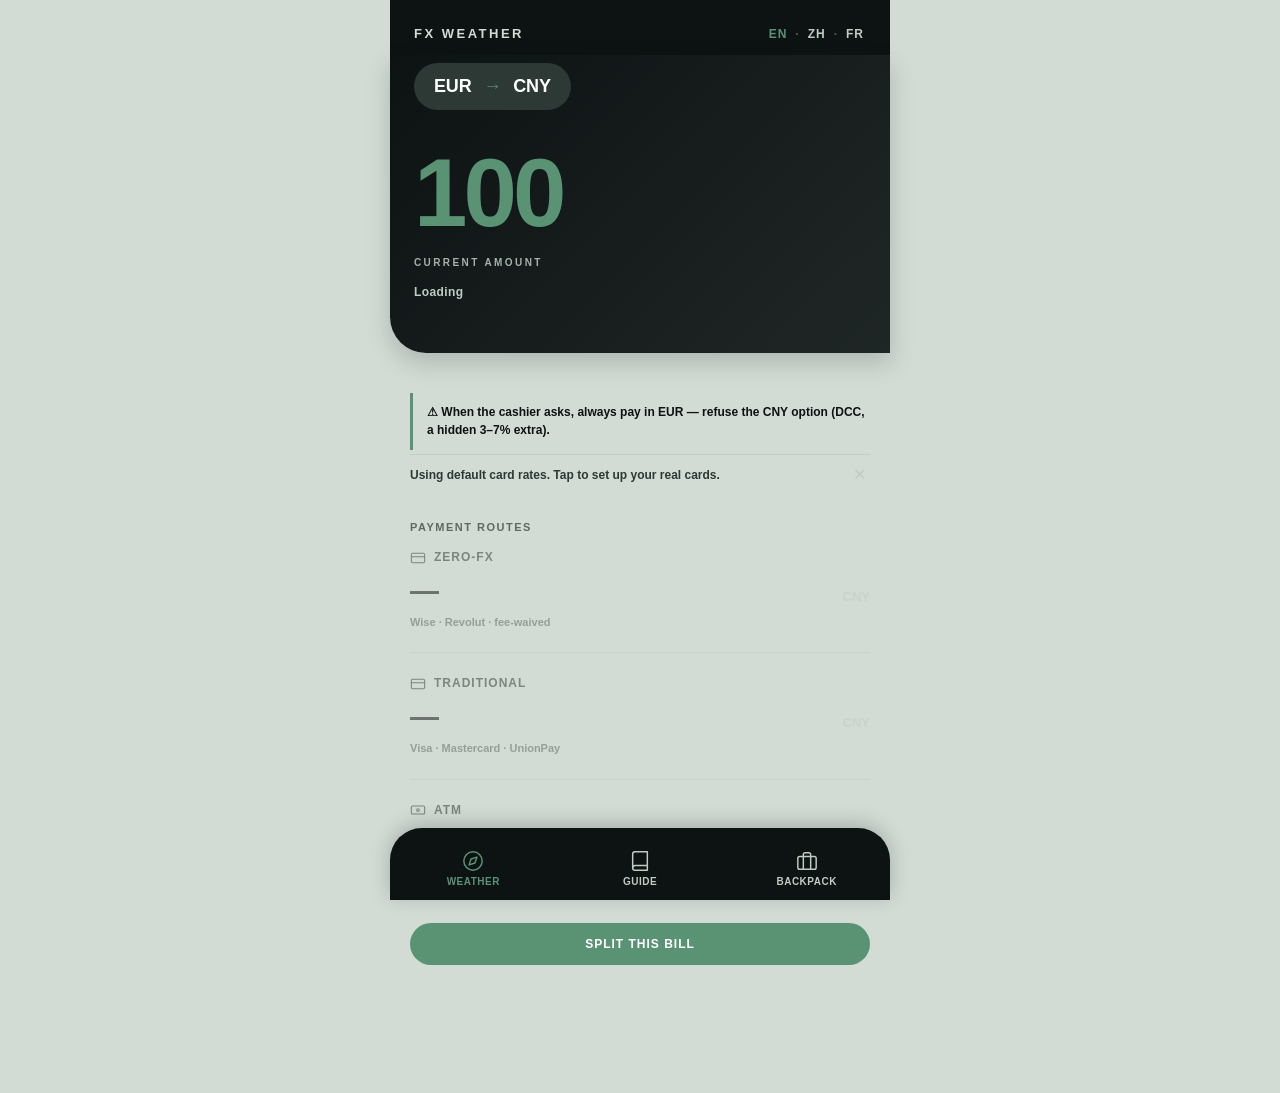
==== commit 56114da4: "FX Weather v6.3: Lumina Elite (weather gradients + keypad + Smart PPP) Three-pillar feature release " ====
--- a/weather.html
+++ b/weather.html
@@ -46,12 +46,13 @@
         .layout { width: 100%; max-width: 500px; margin: 0 auto; min-height: 100dvh; display: flex; flex-direction: column; }
         #content { flex: 1; padding-bottom: calc(96px + var(--safe-b)); }
 
-        /* === Lumina site header (black, merges with hero) === */
+        /* === Lumina site header (dynamic weather-tinted dark) === */
         .site-header {
-            background: var(--black-base);
+            background: var(--hero-grad-1, var(--black-base));
             color: var(--text-inverse);
             padding: 22px 24px 8px;
             display: flex; justify-content: space-between; align-items: center;
+            transition: background 1.2s ease;
         }
         .logo {
             font-size: 13px; font-weight: 800; letter-spacing: 2.5px;
@@ -68,15 +69,18 @@
         .lang-option.active { color: var(--accent-green); font-weight: 900; }
         .lang-sep { color: var(--sage-mid); opacity: 0.4; }
 
-        /* === Lumina hero (black, rounded bottom-LEFT) === */
+        /* === Lumina hero (dynamic weather gradient, rounded bottom-LEFT) === */
         .hero {
-            background: var(--black-base);
+            background: linear-gradient(135deg,
+                var(--hero-grad-1, var(--black-base)) 0%,
+                var(--hero-grad-2, var(--black-base)) 100%);
             color: var(--text-inverse);
             padding: 8px 24px 52px;
             margin: 0;
             border-bottom-left-radius: 36px;
             box-shadow: 0 10px 24px rgba(13, 18, 19, 0.18);
             position: relative; z-index: 2;
+            transition: background 1.2s ease;
         }
 
         /* Pair selector as forest-dark pill */
@@ -617,6 +621,105 @@
 
         ::-webkit-scrollbar { display: none; }
 
+        /* === v6.3 Lumina Calculatrice keypad === */
+        .keypad-sheet { padding: 12px 16px calc(24px + var(--safe-b)); max-height: 72vh; }
+        .keypad-display {
+            padding: 14px 14px 18px;
+            font-size: 30px; font-weight: 700; color: var(--accent-green);
+            text-align: right; letter-spacing: -0.02em;
+            min-height: 52px;
+            word-break: break-all; overflow-wrap: break-word;
+            border-bottom: 1px solid var(--line);
+            margin-bottom: 14px;
+        }
+        .keypad-grid {
+            display: grid;
+            grid-template-columns: repeat(4, 1fr);
+            gap: 8px;
+        }
+        .keypad-btn {
+            aspect-ratio: 1.35 / 1;
+            background: var(--sage-light);
+            border: none; border-radius: 16px;
+            color: var(--text-main);
+            font-family: inherit; font-size: 22px; font-weight: 600;
+            cursor: pointer; letter-spacing: -0.01em;
+            display: flex; align-items: center; justify-content: center;
+            transition: background 0.15s ease, transform 0.1s ease;
+        }
+        .keypad-btn:active:not(:disabled) { transform: scale(0.94); background: #C2CEC7; }
+        .keypad-btn.keypad-op {
+            background: var(--forest-dark);
+            color: var(--accent-green);
+            font-weight: 700;
+        }
+        .keypad-btn.keypad-op:active { background: #1F2A25; }
+        .keypad-btn.keypad-done {
+            grid-column: span 2;
+            aspect-ratio: auto;
+            background: var(--accent-green); color: #FFFFFF;
+            font-weight: 800; font-size: 14px; letter-spacing: 1.2px;
+            text-transform: uppercase;
+            padding: 18px 0;
+        }
+        .keypad-btn.keypad-done:active { background: #4A7E63; }
+
+        /* === v6.3 Smart PPP Discovery === */
+        .discovery-sheet { padding: 24px 20px calc(30px + var(--safe-b)); max-height: 82vh; display: flex; flex-direction: column; }
+        .discovery-pills {
+            display: flex; gap: 8px; padding: 0 0 16px;
+            overflow-x: auto; -webkit-overflow-scrolling: touch;
+        }
+        .discovery-pill {
+            flex-shrink: 0;
+            padding: 8px 14px; border-radius: 999px;
+            border: 1px solid var(--line); background: var(--sage-light);
+            color: var(--text-main); cursor: pointer;
+            font-family: inherit; font-size: 12px; font-weight: 700;
+            letter-spacing: 0.3px;
+            transition: background 0.15s ease, color 0.15s ease;
+        }
+        .discovery-pill.active { background: var(--accent-green); color: #FFFFFF; border-color: var(--accent-green); }
+        .discovery-list {
+            flex: 1; overflow-y: auto;
+            display: flex; flex-direction: column;
+        }
+        .discovery-item {
+            display: grid;
+            grid-template-columns: 28px 1fr auto 32px;
+            gap: 12px; align-items: center;
+            padding: 14px 4px;
+            border-top: 1px solid rgba(13, 18, 19, 0.08);
+        }
+        .discovery-item:first-child { border-top: 0; }
+        .discovery-emoji { font-size: 20px; line-height: 1; }
+        .discovery-label { font-size: 14px; font-weight: 600; color: var(--text-main); }
+        .discovery-price {
+            font-size: 13px; font-weight: 800; color: var(--forest-dark);
+            opacity: 0.78; letter-spacing: 0.2px;
+            font-feature-settings: "tnum";
+        }
+        .discovery-add {
+            background: var(--accent-green); color: #FFFFFF; border: none;
+            width: 28px; height: 28px; border-radius: 50%;
+            font-family: inherit; font-size: 16px; font-weight: 900;
+            cursor: pointer; line-height: 1;
+            display: flex; align-items: center; justify-content: center;
+        }
+        .discovery-add:active { transform: scale(0.92); }
+        .discovery-empty {
+            padding: 30px 10px; text-align: center;
+            color: var(--forest-dark); opacity: 0.7;
+            font-size: 13px; font-weight: 500; line-height: 1.5;
+        }
+        .discovery-disclaimer {
+            padding: 14px 8px 0;
+            font-size: 10px; font-weight: 500;
+            color: var(--forest-dark); opacity: 0.55;
+            text-align: center; letter-spacing: 0.2px;
+            line-height: 1.4;
+        }
+
         /* === Interaction physics layer (inherited from v5.0.1) === */
         button, .picker-unit, .dock-btn, .modal-item, .flashcard, .anchor-add-btn,
         .split-step-btn, .split-seg-btn, .anchor-currency-btn, .anchor-delete-btn,
@@ -687,6 +790,41 @@
     <div class="modal-sheet split-sheet" onclick="event.stopPropagation()">
         <div class="modal-header" id="split-title"></div>
         <div id="split-body"></div>
+    </div>
+</div>
+
+<div id="calc-keypad" class="modal-overlay" onclick="closeKeypad()">
+    <div class="modal-sheet keypad-sheet" onclick="event.stopPropagation()">
+        <div class="keypad-display" id="keypad-expr">0</div>
+        <div class="keypad-grid">
+            <button class="keypad-btn" onclick="updateKeypad('1')">1</button>
+            <button class="keypad-btn" onclick="updateKeypad('2')">2</button>
+            <button class="keypad-btn" onclick="updateKeypad('3')">3</button>
+            <button class="keypad-btn keypad-op" onclick="updateKeypad('back')">⌫</button>
+
+            <button class="keypad-btn" onclick="updateKeypad('4')">4</button>
+            <button class="keypad-btn" onclick="updateKeypad('5')">5</button>
+            <button class="keypad-btn" onclick="updateKeypad('6')">6</button>
+            <button class="keypad-btn keypad-op" onclick="updateKeypad('+')">+</button>
+
+            <button class="keypad-btn" onclick="updateKeypad('7')">7</button>
+            <button class="keypad-btn" onclick="updateKeypad('8')">8</button>
+            <button class="keypad-btn" onclick="updateKeypad('9')">9</button>
+            <button class="keypad-btn keypad-op" onclick="updateKeypad('.')">.</button>
+
+            <button class="keypad-btn keypad-op" onclick="updateKeypad('clear')">C</button>
+            <button class="keypad-btn" onclick="updateKeypad('0')">0</button>
+            <button class="keypad-btn keypad-done" onclick="closeKeypad()">Done</button>
+        </div>
+    </div>
+</div>
+
+<div id="ppp-discovery" class="modal-overlay" onclick="closeDiscovery()">
+    <div class="modal-sheet discovery-sheet" onclick="event.stopPropagation()">
+        <div class="modal-header" id="discovery-title"></div>
+        <div class="discovery-pills" id="discovery-pills"></div>
+        <div class="discovery-list" id="discovery-list"></div>
+        <div class="discovery-disclaimer" id="discovery-disclaimer"></div>
     </div>
 </div>
 
@@ -707,22 +845,258 @@
 
     const MAX_ANCHORS = 5;
 
-    // === Editorial PPP seed data ===
-    // [推论] Big Mac values: The Economist Big Mac Index (publicly published semiannually, ~2024 values)
-    // [推论 · PM estimate] Coffee values: reference prices for a typical takeaway coffee in each city
-    // Cities are user-editable per anchor in Backpack
-    const PPP_DB = {
-        EUR: { bigMac: 5.80, coffee: 4.20, city: 'Paris' },
-        USD: { bigMac: 5.69, coffee: 5.00, city: 'New York' },
-        GBP: { bigMac: 4.89, coffee: 3.50, city: 'London' },
-        CNY: { bigMac: 25.0, coffee: 22.0, city: 'Shanghai' },
-        JPY: { bigMac: 480,  coffee: 450,  city: 'Tokyo' },
-        CHF: { bigMac: 6.70, coffee: 5.20, city: 'Zurich' },
-        AUD: { bigMac: 7.70, coffee: 5.50, city: 'Sydney' },
-        CAD: { bigMac: 7.00, coffee: 4.80, city: 'Toronto' },
-        SGD: { bigMac: 5.90, coffee: 5.00, city: 'Singapore' },
-        HKD: { bigMac: 23.5, coffee: 45.0, city: 'Hong Kong' }
+    // === v6.3 GLOBAL_PPP_DB — extended price matrix by category ===
+    // [推论 · PM baseline 2026]: All prices are PM-curated references, not live data.
+    // Structure: { currency: { city, food[], grocery[], tech[], shopping[] } }
+    // fetchSmartPPP() will (in v7.x) SWR-merge remote updates via Edge Worker.
+    const GLOBAL_PPP_DB = {
+        EUR: {
+            city: 'Paris',
+            food: [
+                { emoji: '🍔', label: 'Big Mac', price: 5.80 },
+                { emoji: '☕', label: 'Coffee', price: 4.20 },
+                { emoji: '🥐', label: 'Croissant', price: 1.50 }
+            ],
+            grocery: [
+                { emoji: '🥛', label: '1L milk', price: 1.15 },
+                { emoji: '🍞', label: 'Baguette', price: 1.20 },
+                { emoji: '🥚', label: '12 eggs', price: 3.80 }
+            ],
+            tech: [
+                { emoji: '📱', label: 'iPhone 15 Pro', price: 1229 },
+                { emoji: '💻', label: 'MacBook Air', price: 1299 },
+                { emoji: '🎧', label: 'AirPods Pro', price: 279 }
+            ],
+            shopping: [
+                { emoji: '🍷', label: 'Glass of wine', price: 6.50 },
+                { emoji: '🎬', label: 'Cinema ticket', price: 11.50 },
+                { emoji: '🚇', label: 'Metro ticket', price: 2.15 }
+            ]
+        },
+        USD: {
+            city: 'New York',
+            food: [
+                { emoji: '🍔', label: 'Big Mac', price: 5.69 },
+                { emoji: '☕', label: 'Coffee', price: 5.00 },
+                { emoji: '🥯', label: 'Bagel', price: 3.50 }
+            ],
+            grocery: [
+                { emoji: '🥛', label: '1 gal milk', price: 4.50 },
+                { emoji: '🍞', label: 'Bread loaf', price: 3.50 },
+                { emoji: '🥚', label: '12 eggs', price: 4.20 }
+            ],
+            tech: [
+                { emoji: '📱', label: 'iPhone 15 Pro', price: 999 },
+                { emoji: '💻', label: 'MacBook Air', price: 1199 },
+                { emoji: '🎧', label: 'AirPods Pro', price: 249 }
+            ],
+            shopping: [
+                { emoji: '🍺', label: 'Pint of beer', price: 8.50 },
+                { emoji: '🎬', label: 'Cinema ticket', price: 17.00 },
+                { emoji: '🚇', label: 'Subway ride', price: 2.90 }
+            ]
+        },
+        GBP: {
+            city: 'London',
+            food: [
+                { emoji: '🍔', label: 'Big Mac', price: 4.89 },
+                { emoji: '☕', label: 'Coffee', price: 3.50 },
+                { emoji: '🥪', label: 'Sandwich', price: 4.50 }
+            ],
+            grocery: [
+                { emoji: '🥛', label: '1L milk', price: 1.20 },
+                { emoji: '🍞', label: 'Bread loaf', price: 1.30 },
+                { emoji: '🥚', label: '12 eggs', price: 2.80 }
+            ],
+            tech: [
+                { emoji: '📱', label: 'iPhone 15 Pro', price: 999 },
+                { emoji: '💻', label: 'MacBook Air', price: 1099 },
+                { emoji: '🎧', label: 'AirPods Pro', price: 229 }
+            ],
+            shopping: [
+                { emoji: '🍺', label: 'Pint of beer', price: 6.50 },
+                { emoji: '🎬', label: 'Cinema ticket', price: 14.00 },
+                { emoji: '🚇', label: 'Tube ride', price: 2.80 }
+            ]
+        },
+        CNY: {
+            city: 'Shanghai',
+            food: [
+                { emoji: '🍔', label: 'Big Mac', price: 25 },
+                { emoji: '☕', label: 'Coffee', price: 28 },
+                { emoji: '🍜', label: 'Noodle bowl', price: 35 }
+            ],
+            grocery: [
+                { emoji: '🥛', label: '1L milk', price: 12 },
+                { emoji: '🍞', label: 'Bread loaf', price: 15 },
+                { emoji: '🥚', label: '12 eggs', price: 18 }
+            ],
+            tech: [
+                { emoji: '📱', label: 'iPhone 15 Pro', price: 7999 },
+                { emoji: '💻', label: 'MacBook Air', price: 9199 },
+                { emoji: '🎧', label: 'AirPods Pro', price: 1899 }
+            ],
+            shopping: [
+                { emoji: '🍺', label: 'Beer 500ml', price: 25 },
+                { emoji: '🎬', label: 'Cinema ticket', price: 80 },
+                { emoji: '🚇', label: 'Metro ride', price: 5 }
+            ]
+        },
+        JPY: {
+            city: 'Tokyo',
+            food: [
+                { emoji: '🍔', label: 'Big Mac', price: 480 },
+                { emoji: '☕', label: 'Coffee', price: 450 },
+                { emoji: '🍱', label: 'Bento', price: 800 }
+            ],
+            grocery: [
+                { emoji: '🥛', label: '1L milk', price: 220 },
+                { emoji: '🍞', label: 'Bread loaf', price: 200 },
+                { emoji: '🥚', label: '10 eggs', price: 260 }
+            ],
+            tech: [
+                { emoji: '📱', label: 'iPhone 15 Pro', price: 159800 },
+                { emoji: '💻', label: 'MacBook Air', price: 164800 },
+                { emoji: '🎧', label: 'AirPods Pro', price: 39800 }
+            ],
+            shopping: [
+                { emoji: '🍺', label: 'Beer 500ml', price: 500 },
+                { emoji: '🎬', label: 'Cinema ticket', price: 2000 },
+                { emoji: '🚇', label: 'Metro ride', price: 200 }
+            ]
+        },
+        CHF: {
+            city: 'Zurich',
+            food: [
+                { emoji: '🍔', label: 'Big Mac', price: 6.70 },
+                { emoji: '☕', label: 'Coffee', price: 5.20 },
+                { emoji: '🥐', label: 'Croissant', price: 3.00 }
+            ],
+            grocery: [
+                { emoji: '🥛', label: '1L milk', price: 1.70 },
+                { emoji: '🍞', label: 'Bread loaf', price: 3.50 },
+                { emoji: '🥚', label: '12 eggs', price: 6.50 }
+            ],
+            tech: [
+                { emoji: '📱', label: 'iPhone 15 Pro', price: 1199 },
+                { emoji: '💻', label: 'MacBook Air', price: 1249 },
+                { emoji: '🎧', label: 'AirPods Pro', price: 269 }
+            ],
+            shopping: [
+                { emoji: '🍺', label: 'Pint of beer', price: 9.00 },
+                { emoji: '🎬', label: 'Cinema ticket', price: 19.00 },
+                { emoji: '🚇', label: 'Tram ticket', price: 4.40 }
+            ]
+        },
+        AUD: {
+            city: 'Sydney',
+            food: [
+                { emoji: '🍔', label: 'Big Mac', price: 7.70 },
+                { emoji: '☕', label: 'Coffee', price: 5.50 },
+                { emoji: '🥐', label: 'Pastry', price: 5.00 }
+            ],
+            grocery: [
+                { emoji: '🥛', label: '1L milk', price: 2.00 },
+                { emoji: '🍞', label: 'Bread loaf', price: 3.80 },
+                { emoji: '🥚', label: '12 eggs', price: 6.50 }
+            ],
+            tech: [
+                { emoji: '📱', label: 'iPhone 15 Pro', price: 1849 },
+                { emoji: '💻', label: 'MacBook Air', price: 1799 },
+                { emoji: '🎧', label: 'AirPods Pro', price: 399 }
+            ],
+            shopping: [
+                { emoji: '🍺', label: 'Pint of beer', price: 12.00 },
+                { emoji: '🎬', label: 'Cinema ticket', price: 22.00 },
+                { emoji: '🚇', label: 'Train ride', price: 4.80 }
+            ]
+        },
+        CAD: {
+            city: 'Toronto',
+            food: [
+                { emoji: '🍔', label: 'Big Mac', price: 7.00 },
+                { emoji: '☕', label: 'Coffee', price: 4.80 },
+                { emoji: '🥓', label: 'Bacon breakfast', price: 14.00 }
+            ],
+            grocery: [
+                { emoji: '🥛', label: '1L milk', price: 3.00 },
+                { emoji: '🍞', label: 'Bread loaf', price: 3.50 },
+                { emoji: '🥚', label: '12 eggs', price: 4.80 }
+            ],
+            tech: [
+                { emoji: '📱', label: 'iPhone 15 Pro', price: 1449 },
+                { emoji: '💻', label: 'MacBook Air', price: 1499 },
+                { emoji: '🎧', label: 'AirPods Pro', price: 329 }
+            ],
+            shopping: [
+                { emoji: '🍺', label: 'Pint of beer', price: 9.00 },
+                { emoji: '🎬', label: 'Cinema ticket', price: 14.00 },
+                { emoji: '🚇', label: 'Subway ride', price: 3.35 }
+            ]
+        },
+        SGD: {
+            city: 'Singapore',
+            food: [
+                { emoji: '🍔', label: 'Big Mac', price: 5.90 },
+                { emoji: '☕', label: 'Coffee', price: 5.00 },
+                { emoji: '🍜', label: 'Hawker noodles', price: 6.50 }
+            ],
+            grocery: [
+                { emoji: '🥛', label: '1L milk', price: 3.80 },
+                { emoji: '🍞', label: 'Bread loaf', price: 3.20 },
+                { emoji: '🥚', label: '10 eggs', price: 4.20 }
+            ],
+            tech: [
+                { emoji: '📱', label: 'iPhone 15 Pro', price: 1664 },
+                { emoji: '💻', label: 'MacBook Air', price: 1649 },
+                { emoji: '🎧', label: 'AirPods Pro', price: 379 }
+            ],
+            shopping: [
+                { emoji: '🍺', label: 'Pint of beer', price: 14.00 },
+                { emoji: '🎬', label: 'Cinema ticket', price: 15.00 },
+                { emoji: '🚇', label: 'MRT ride', price: 1.80 }
+            ]
+        },
+        HKD: {
+            city: 'Hong Kong',
+            food: [
+                { emoji: '🍔', label: 'Big Mac', price: 23.50 },
+                { emoji: '☕', label: 'Coffee', price: 45 },
+                { emoji: '🍜', label: 'Noodle bowl', price: 60 }
+            ],
+            grocery: [
+                { emoji: '🥛', label: '1L milk', price: 28 },
+                { emoji: '🍞', label: 'Bread loaf', price: 22 },
+                { emoji: '🥚', label: '12 eggs', price: 35 }
+            ],
+            tech: [
+                { emoji: '📱', label: 'iPhone 15 Pro', price: 8599 },
+                { emoji: '💻', label: 'MacBook Air', price: 9199 },
+                { emoji: '🎧', label: 'AirPods Pro', price: 1999 }
+            ],
+            shopping: [
+                { emoji: '🍺', label: 'Pint of beer', price: 60 },
+                { emoji: '🎬', label: 'Cinema ticket', price: 95 },
+                { emoji: '🚇', label: 'MTR ride', price: 12 }
+            ]
+        }
     };
+
+    // === v6.3 Dynamic dark weather gradients (hero + site-header) ===
+    const HERO_GRADIENTS = {
+        great:  ['#0F2D3D', '#1E4A5F'],   /* deep space blue */
+        good:   ['#182E25', '#264A3B'],   /* deep forest green */
+        stable: ['#0D1213', '#1F2726'],   /* default near-black (neutral) */
+        poor:   ['#2E1F16', '#4A2F24'],   /* burnt umber */
+        storm:  ['#2E1319', '#4A2030']    /* burgundy dark red */
+    };
+    function applyHeroGradient() {
+        const w = calcWeatherBand();
+        const band = w ? w.band : 'stable';
+        const [c1, c2] = HERO_GRADIENTS[band] || HERO_GRADIENTS.stable;
+        document.documentElement.style.setProperty('--hero-grad-1', c1);
+        document.documentElement.style.setProperty('--hero-grad-2', c2);
+    }
 
     const I18N = {
         en: {
@@ -790,6 +1164,11 @@
             anchorsTitle: "My Price Anchors",
             anchorsHint: "Edit the seeded items or add your own. We never invent prices — delete any you disagree with.",
             anchorAdd: "+ Add an anchor",
+            anchorDiscover: "+ Browse price anchors",
+            pppDiscoveryTitle: "Discover price anchors",
+            pppCategory: { food: "Food", grocery: "Grocery", tech: "Tech", shopping: "Shopping" },
+            pppNoData: "No {city} prices curated yet.",
+            pppDisclaimer: "Reference values — actuals vary. Edit after adding.",
             anchorEmojiPh: "🍜",
             anchorLabelPh: "Name (City)",
             clearLabel: "Reset (clear everything)",
@@ -864,6 +1243,11 @@
             anchorsTitle: "我的物价参照物",
             anchorsHint: "编辑默认值或添加你自己的。我们不替你编数据 — 不认可的直接删。",
             anchorAdd: "+ 添加参照物",
+            anchorDiscover: "+ 浏览物价参照",
+            pppDiscoveryTitle: "探索物价参照物",
+            pppCategory: { food: "餐饮", grocery: "超市", tech: "数码", shopping: "消费" },
+            pppNoData: "暂无 {city} 的参考数据。",
+            pppDisclaimer: "参考值,实际以当地为准,添加后可修改。",
             anchorEmojiPh: "🍜",
             anchorLabelPh: "名称(城市)",
             clearLabel: "重置(清空所有)",
@@ -938,6 +1322,11 @@
             anchorsTitle: "Mes Repères de Prix",
             anchorsHint: "Modifiez les valeurs de départ ou ajoutez les vôtres. On n'invente jamais — supprimez ce avec quoi vous n'êtes pas d'accord.",
             anchorAdd: "+ Ajouter un repère",
+            anchorDiscover: "+ Explorer les repères",
+            pppDiscoveryTitle: "Repères de prix",
+            pppCategory: { food: "Restauration", grocery: "Épicerie", tech: "Tech", shopping: "Loisirs" },
+            pppNoData: "Aucun prix {city} curé pour le moment.",
+            pppDisclaimer: "Valeurs indicatives — les prix réels varient. Modifiable après ajout.",
             anchorEmojiPh: "🥐",
             anchorLabelPh: "Nom (Ville)",
             clearLabel: "Réinitialiser (tout effacer)",
@@ -1105,22 +1494,34 @@
             });
     }
 
-    // === v5.0: Seed anchors from PPP_DB on first launch ===
+    // === v6.3: Seed anchors from GLOBAL_PPP_DB.food on first launch ===
     function seedAnchorsIfEmpty() {
         if (localStorage.getItem('fx_anchors_seeded') === 'true') return;
         if (getAnchors().length > 0) {
             localStorage.setItem('fx_anchors_seeded', 'true');
             return;
         }
-        const baseData = PPP_DB[S.base];
-        const targetData = PPP_DB[S.target];
+        const baseData = GLOBAL_PPP_DB[S.base];
+        const targetData = GLOBAL_PPP_DB[S.target];
         const seeded = [];
-        if (baseData) {
-            seeded.push({ emoji: '🍔', label: `Big Mac (${baseData.city})`, price: baseData.bigMac, currency: S.base });
-            seeded.push({ emoji: '☕', label: `Coffee (${baseData.city})`, price: baseData.coffee, currency: S.base });
-        }
-        if (targetData && S.target !== S.base) {
-            seeded.push({ emoji: '🍔', label: `Big Mac (${targetData.city})`, price: targetData.bigMac, currency: S.target });
+        if (baseData && baseData.food) {
+            baseData.food.slice(0, 2).forEach(item => {
+                seeded.push({
+                    emoji: item.emoji,
+                    label: `${item.label} (${baseData.city})`,
+                    price: item.price,
+                    currency: S.base
+                });
+            });
+        }
+        if (targetData && targetData.food && S.target !== S.base) {
+            const item = targetData.food[0];
+            seeded.push({
+                emoji: item.emoji,
+                label: `${item.label} (${targetData.city})`,
+                price: item.price,
+                currency: S.target
+            });
         }
         if (seeded.length) setAnchors(seeded);
         localStorage.setItem('fx_anchors_seeded', 'true');
@@ -1247,6 +1648,7 @@
                 S.hist = [];
             }
         } catch(e) { console.error("History API error", e); S.hist = []; }
+        applyHeroGradient();
     }
 
     // [产品决策] 7-day MA weather bands — thresholds ±0.3% / ±0.8% per PRD v4.1 (carried into v5.0)
@@ -1323,9 +1725,10 @@
                     <span class="picker-unit" onclick="openCurrencyModal('target')">${S.target}</span>
                 </div>
                 <div class="amount-wrap">
-                    <input type="number" id="calc-in" class="hero-amount-input" value="${S.amount}"
-                        oninput="if(this.value.length>10)this.value=this.value.slice(0,10); updateRouting(this.value)"
-                        inputmode="decimal">
+                    <input type="text" id="calc-in" class="hero-amount-input"
+                        value="${S.amount > 0 ? Number(S.amount).toLocaleString() : ''}"
+                        readonly inputmode="none"
+                        onclick="openKeypad()">
                     <span class="hero-amount-label">${d.heroAmountLabel}</span>
                 </div>
                 <div class="weather-label">${renderHeroWeatherLabel()}</div>
@@ -1568,6 +1971,170 @@
         haptic();
         S.activeTab = 'backpack';
         renderContent();
+    }
+
+    // === v6.3 Lumina Calculatrice (custom numeric keypad) ===
+    let _keypadExpr = '';
+
+    function safeEval(expr) {
+        if (!expr) return 0;
+        if (!/^[\d+.]*$/.test(expr)) return NaN;
+        const clean = expr.replace(/[+.]+$/, '');
+        if (!clean) return 0;
+        const parts = clean.split('+').map(p => parseFloat(p));
+        if (parts.some(isNaN)) return NaN;
+        return parts.reduce((a, b) => a + b, 0);
+    }
+
+    function openKeypad() {
+        haptic();
+        _keypadExpr = (S.amount && S.amount > 0) ? String(S.amount) : '';
+        updateKeypadDisplay();
+        document.getElementById('calc-keypad').classList.add('show');
+        document.body.style.overflow = 'hidden';
+    }
+
+    function closeKeypad() {
+        haptic();
+        document.getElementById('calc-keypad').classList.remove('show');
+        document.body.style.overflow = '';
+    }
+
+    function updateKeypadDisplay() {
+        const el = document.getElementById('keypad-expr');
+        if (!el) return;
+        el.textContent = _keypadExpr || '0';
+    }
+
+    function updateKeypad(char) {
+        haptic();
+        if (char === 'clear') {
+            _keypadExpr = '';
+        } else if (char === 'back') {
+            _keypadExpr = _keypadExpr.slice(0, -1);
+        } else if (char === '+') {
+            if (!_keypadExpr) return;
+            if (/[+.]$/.test(_keypadExpr)) return;
+            _keypadExpr += '+';
+        } else if (char === '.') {
+            const lastTerm = _keypadExpr.split('+').pop();
+            if (!lastTerm) { _keypadExpr += '0.'; updateKeypadDisplay(); return; }
+            if (lastTerm.includes('.')) return;
+            _keypadExpr += '.';
+        } else {
+            // digit
+            if (_keypadExpr.length >= 15) return;
+            // strip leading zero if starting a new term and user types a non-zero digit
+            const lastTerm = _keypadExpr.split('+').pop();
+            if (lastTerm === '0' && char !== '0' && char !== '.') {
+                _keypadExpr = _keypadExpr.slice(0, -1) + char;
+            } else {
+                _keypadExpr += char;
+            }
+        }
+        updateKeypadDisplay();
+        const result = safeEval(_keypadExpr);
+        if (!isNaN(result)) {
+            S.amount = result;
+            const input = document.getElementById('calc-in');
+            if (input) input.value = result > 0 ? Number(result.toFixed(2)).toLocaleString() : '';
+            const panel = document.getElementById('routing-panel');
+            if (panel) { panel.innerHTML = renderRoutes(); tickRoutes(); }
+            const pppSlot = document.getElementById('ppp-slot');
+            if (pppSlot) { pppSlot.innerHTML = renderPPPContent(); tickPPP(); }
+        }
+    }
+
+    // === v6.3 Smart Discovery PPP ===
+    let _discoveryCategory = 'food';
+    const DISCOVERY_CATS = ['food', 'grocery', 'tech', 'shopping'];
+
+    function openDiscovery() {
+        haptic();
+        _discoveryCategory = 'food';
+        const d = t();
+        document.getElementById('discovery-title').textContent = d.pppDiscoveryTitle;
+        document.getElementById('discovery-disclaimer').textContent = d.pppDisclaimer;
+        renderDiscoveryBody();
+        document.getElementById('ppp-discovery').classList.add('show');
+        document.body.style.overflow = 'hidden';
+        // SWR: stale-while-revalidate. For v6.3 this is a no-op stub.
+        fetchSmartPPP();
+    }
+
+    function closeDiscovery() {
+        haptic();
+        document.getElementById('ppp-discovery').classList.remove('show');
+        document.body.style.overflow = '';
+    }
+
+    function selectCategory(cat) {
+        haptic();
+        _discoveryCategory = cat;
+        renderDiscoveryBody();
+    }
+
+    function renderDiscoveryBody() {
+        const d = t();
+        const pills = DISCOVERY_CATS.map(c => `
+            <button class="discovery-pill${_discoveryCategory === c ? ' active' : ''}"
+                onclick="selectCategory('${c}')">${d.pppCategory[c]}</button>
+        `).join('');
+        document.getElementById('discovery-pills').innerHTML = pills;
+
+        const data = GLOBAL_PPP_DB[S.base];
+        const items = (data && data[_discoveryCategory]) || [];
+        const cityLabel = data ? data.city : S.base;
+        const listEl = document.getElementById('discovery-list');
+        if (items.length === 0) {
+            listEl.innerHTML = `<div class="discovery-empty">${d.pppNoData.replace('{city}', cityLabel)}</div>`;
+            return;
+        }
+        listEl.innerHTML = items.map((item, i) => `
+            <div class="discovery-item">
+                <span class="discovery-emoji">${item.emoji}</span>
+                <span class="discovery-label">${escapeHtml(item.label)}</span>
+                <span class="discovery-price">${item.price} ${S.base}</span>
+                <button class="discovery-add" onclick="addAnchorFromPPP(${i})" aria-label="add">+</button>
+            </div>
+        `).join('');
+    }
+
+    function addAnchorFromPPP(idx) {
+        haptic();
+        const data = GLOBAL_PPP_DB[S.base];
+        const item = data && data[_discoveryCategory] ? data[_discoveryCategory][idx] : null;
+        if (!item) return;
+        const arr = getAnchors();
+        if (arr.length >= MAX_ANCHORS) {
+            closeDiscovery();
+            return;
+        }
+        arr.push({
+            emoji: item.emoji,
+            label: `${item.label} (${data.city})`,
+            price: item.price,
+            currency: S.base
+        });
+        setAnchors(arr);
+        // Update Weather tab's PPP slot in-place if visible
+        const pppSlot = document.getElementById('ppp-slot');
+        if (pppSlot) { pppSlot.innerHTML = renderPPPContent(); tickPPP(); }
+        // Auto-close if at MAX (no more adds possible)
+        if (arr.length >= MAX_ANCHORS) {
+            closeDiscovery();
+            return;
+        }
+        // If Backpack tab is active, re-render to show the new row
+        if (S.activeTab === 'backpack') renderContent();
+    }
+
+    async function fetchSmartPPP() {
+        // v6.3 stub: no remote endpoint configured yet. When the Edge Worker
+        // ships (planned v7.x), this function will SWR-merge a latest JSON
+        // into GLOBAL_PPP_DB for the current S.base so the Discovery modal
+        // picks up fresh values without blocking the UI.
+        console.info('[fetchSmartPPP] v6.3 stub — remote endpoint planned for v7.x');
     }
 
     // === AA Splitter ===
@@ -1778,7 +2345,7 @@
                 <div class="wallet-section-title">${d.anchorsTitle}</div>
                 <div class="wallet-section-hint">${d.anchorsHint}</div>
                 ${anchorRows}
-                <button class="anchor-add-btn" onclick="addAnchor()" ${atMax ? 'disabled' : ''}>${d.anchorAdd}</button>
+                <button class="anchor-add-btn" onclick="openDiscovery()" ${atMax ? 'disabled' : ''}>${d.anchorDiscover}</button>
 
                 <div class="setting-card toggle-row danger" onclick="haptic(); localStorage.clear(); location.reload()">
                     <span class="setting-label">${d.clearLabel}</span>
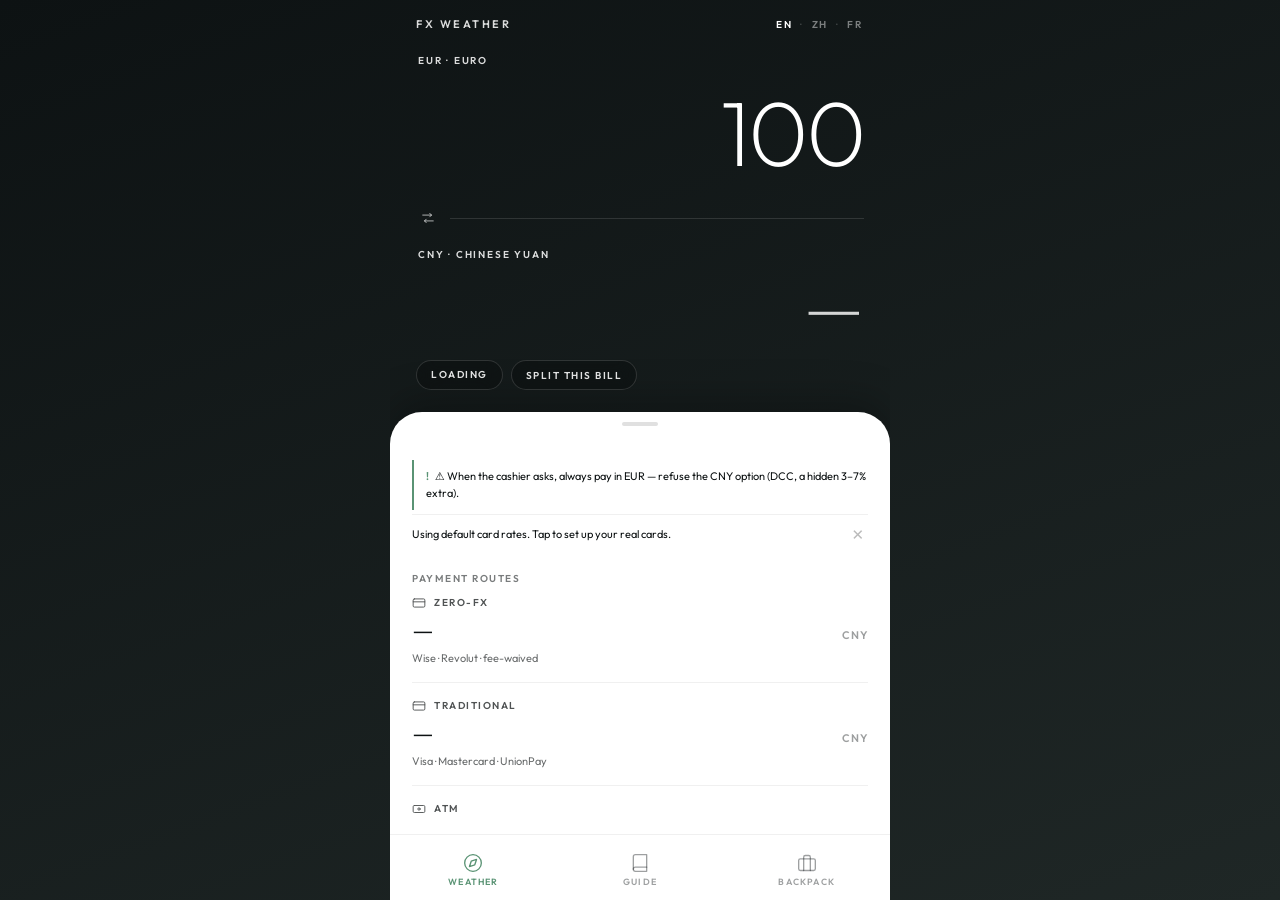
==== commit 50eaa664: "FX Weather v7.0: True Lumina visual overhaul (bundles v6.4 Infinite Anchor Engine) v7.0 — True Lumin" ====
--- a/weather.html
+++ b/weather.html
@@ -8,6 +8,9 @@
     <meta name="theme-color" content="#0D1213">
     <meta name="apple-mobile-web-app-capable" content="yes">
     <meta name="apple-mobile-web-app-status-bar-style" content="black-translucent">
+    <link rel="preconnect" href="https://fonts.googleapis.com">
+    <link rel="preconnect" href="https://fonts.gstatic.com" crossorigin>
+    <link href="https://fonts.googleapis.com/css2?family=Outfit:wght@200;300;400;600&display=swap" rel="stylesheet">
     <style>
         :root {
             /* === Lumina Palette === */
@@ -36,123 +39,226 @@
         }
 
         * { margin: 0; padding: 0; box-sizing: border-box; -webkit-tap-highlight-color: transparent; }
+        html, body { height: 100%; }
         body {
-            font-family: -apple-system, BlinkMacSystemFont, "SF Pro Display", "Inter", "PingFang SC", sans-serif;
-            background: var(--sage-light); color: var(--text-main);
+            font-family: 'Outfit', -apple-system, BlinkMacSystemFont, "PingFang SC", system-ui, sans-serif;
+            background: linear-gradient(160deg,
+                var(--hero-grad-1, var(--black-base)) 0%,
+                var(--hero-grad-2, var(--black-base)) 100%);
+            color: #FFFFFF;
             -webkit-font-smoothing: antialiased; line-height: 1.4;
-            overflow-x: hidden;
-        }
-
-        .layout { width: 100%; max-width: 500px; margin: 0 auto; min-height: 100dvh; display: flex; flex-direction: column; }
-        #content { flex: 1; padding-bottom: calc(96px + var(--safe-b)); }
-
-        /* === Lumina site header (dynamic weather-tinted dark) === */
+            overflow: hidden;
+            height: 100dvh;
+            transition: background 1.2s ease;
+        }
+
+        .layout {
+            width: 100%; max-width: 500px; margin: 0 auto;
+            height: 100dvh;
+            display: flex; flex-direction: column;
+            position: relative;
+        }
+        #content {
+            flex: 1; min-height: 0;
+            overflow: hidden;
+            display: flex; flex-direction: column;
+        }
+
+        /* === v7.0 Site header: transparent, over dynamic dark gradient === */
         .site-header {
-            background: var(--hero-grad-1, var(--black-base));
-            color: var(--text-inverse);
-            padding: 22px 24px 8px;
+            background: transparent;
+            color: rgba(255, 255, 255, 0.9);
+            padding: calc(14px + env(safe-area-inset-top)) 26px 6px;
             display: flex; justify-content: space-between; align-items: center;
-            transition: background 1.2s ease;
+            flex-shrink: 0;
         }
         .logo {
-            font-size: 13px; font-weight: 800; letter-spacing: 2.5px;
-            text-transform: uppercase; color: var(--text-inverse);
+            font-size: 11px; font-weight: 600; letter-spacing: 2.5px;
+            text-transform: uppercase; color: rgba(255, 255, 255, 0.85);
         }
         .lang-switch {
             display: flex; align-items: center; gap: 6px;
-            font-size: 12px; font-weight: 700; letter-spacing: 1px;
+            font-size: 10px; font-weight: 600; letter-spacing: 1.5px;
+            text-transform: uppercase;
         }
         .lang-option {
-            color: var(--sage-mid); padding: 4px 2px; cursor: pointer;
+            color: rgba(255, 255, 255, 0.45); padding: 4px 2px; cursor: pointer;
             transition: color 0.2s ease;
         }
-        .lang-option.active { color: var(--accent-green); font-weight: 900; }
-        .lang-sep { color: var(--sage-mid); opacity: 0.4; }
-
-        /* === Lumina hero (dynamic weather gradient, rounded bottom-LEFT) === */
+        .lang-option.active { color: #FFFFFF; font-weight: 600; }
+        .lang-sep { color: rgba(255, 255, 255, 0.2); }
+
+        /* === v7.0 Hero — floating blocks on dark gradient === */
         .hero {
-            background: linear-gradient(135deg,
-                var(--hero-grad-1, var(--black-base)) 0%,
-                var(--hero-grad-2, var(--black-base)) 100%);
-            color: var(--text-inverse);
-            padding: 8px 24px 52px;
+            background: transparent;
+            color: #FFFFFF;
+            padding: 10px 26px 22px;
             margin: 0;
-            border-bottom-left-radius: 36px;
-            box-shadow: 0 10px 24px rgba(13, 18, 19, 0.18);
+            flex-shrink: 0;
             position: relative; z-index: 2;
-            transition: background 1.2s ease;
-        }
-
-        /* Pair selector as forest-dark pill */
+            display: flex; flex-direction: column;
+            gap: 14px;
+        }
+
+        .hero-block { display: flex; flex-direction: column; gap: 4px; }
+        .hero-row {
+            display: flex; align-items: flex-end; justify-content: space-between;
+            gap: 12px;
+        }
+        .hero-label {
+            font-size: 10px; font-weight: 600; letter-spacing: 1.8px;
+            text-transform: uppercase;
+            color: rgba(255, 255, 255, 0.55);
+        }
         .pair-selector {
-            display: inline-flex; align-items: center; gap: 10px;
-            background: var(--forest-dark);
-            border-radius: 999px;
-            padding: 9px 18px;
-            font-size: 18px; font-weight: 700; letter-spacing: -0.01em;
-            margin-bottom: 28px;
-            color: #FFFFFF;
-        }
-        .pair-sep { color: var(--accent-green); font-weight: 500; opacity: 0.95; }
+            display: inline-flex; align-items: center; gap: 8px;
+            background: transparent; padding: 0;
+            font-size: 10px; font-weight: 600; letter-spacing: 1.8px;
+            text-transform: uppercase;
+            color: rgba(255, 255, 255, 0.55);
+        }
+        .pair-sep { color: rgba(255, 255, 255, 0.3); font-weight: 400; }
         .picker-unit {
             cursor: pointer; padding: 2px 2px;
-            color: #FFFFFF; transition: opacity 0.15s ease;
-        }
-        .picker-unit:active { opacity: 0.65; }
+            color: rgba(255, 255, 255, 0.85);
+            letter-spacing: 1.8px;
+            transition: opacity 0.15s ease;
+        }
+        .picker-unit:active { opacity: 0.55; }
 
         .amount-wrap {
-            display: flex; flex-direction: column; gap: 6px;
-            align-items: flex-start;
+            display: flex; flex-direction: column; gap: 0;
+            align-items: stretch;
         }
         .hero-amount-input {
             background: none; border: none;
-            color: var(--accent-green);
-            font-size: clamp(64px, 19vw, 96px); font-weight: 600;
-            letter-spacing: -0.04em; line-height: 1;
+            color: #FFFFFF;
+            font-size: clamp(64px, 18vw, 92px); font-weight: 200;
+            letter-spacing: -0.03em; line-height: 1;
             outline: none; width: 100%; padding: 0;
-            font-family: inherit; caret-color: var(--accent-green);
-        }
+            font-family: inherit;
+            text-align: right;
+            caret-color: #FFFFFF;
+        }
+        .hero-target-amount {
+            color: rgba(255, 255, 255, 0.82);
+            font-size: clamp(52px, 14vw, 74px); font-weight: 200;
+            letter-spacing: -0.02em; line-height: 1;
+            text-align: right;
+            font-variant-numeric: tabular-nums;
+        }
+
+        /* Hairline divider with swap icon */
+        .hero-divider {
+            display: flex; align-items: center; gap: 10px;
+            padding: 2px 0;
+        }
+        .hero-swap-btn {
+            background: transparent; border: none; color: rgba(255,255,255,0.7);
+            width: 24px; height: 24px; padding: 0;
+            display: flex; align-items: center; justify-content: center;
+            cursor: pointer; font-family: inherit;
+            flex-shrink: 0;
+        }
+        .hero-swap-btn:active { opacity: 0.5; }
+        .hero-swap-icon {
+            width: 14px; height: 14px; stroke: currentColor; stroke-width: 1.6;
+            fill: none; stroke-linecap: round; stroke-linejoin: round;
+        }
+        .hero-divider-line {
+            flex: 1; height: 1px; background: rgba(255, 255, 255, 0.12);
+        }
+
+        /* Label row above amount (e.g. EUR · Euro) */
         .hero-amount-label {
-            font-size: 10px; font-weight: 800; letter-spacing: 2.4px;
-            color: var(--sage-mid); text-transform: uppercase;
-            opacity: 0.85; margin-top: 2px;
-        }
+            font-size: 10px; font-weight: 600; letter-spacing: 1.8px;
+            color: rgba(255, 255, 255, 0.55); text-transform: uppercase;
+            margin-top: 4px;
+        }
+
+        /* Action pills row (glass) */
+        .action-pills {
+            display: flex; gap: 8px; flex-wrap: wrap;
+            padding: 4px 0 0;
+        }
+        .action-pill {
+            background: rgba(0, 0, 0, 0.22);
+            border: 1px solid rgba(255, 255, 255, 0.14);
+            border-radius: 20px;
+            padding: 7px 14px;
+            color: rgba(255, 255, 255, 0.88);
+            font-size: 10px; font-weight: 600;
+            letter-spacing: 1.5px; text-transform: uppercase;
+            font-family: inherit; cursor: pointer;
+            -webkit-backdrop-filter: blur(10px);
+            backdrop-filter: blur(10px);
+            transition: background 0.2s ease, opacity 0.15s ease;
+        }
+        .action-pill:active { background: rgba(0, 0, 0, 0.35); }
+        .action-pill-icon { opacity: 0.85; margin-right: 5px; }
+
         .weather-label {
-            font-size: 12px; font-weight: 700; letter-spacing: 0.4px;
-            color: var(--sage-mid); margin-top: 14px;
+            font-size: 10px; font-weight: 600; letter-spacing: 1.5px;
+            color: rgba(255, 255, 255, 0.55);
+            text-transform: uppercase;
         }
 
         input[type="number"]::-webkit-inner-spin-button,
         input[type="number"]::-webkit-outer-spin-button { -webkit-appearance: none; margin: 0; }
         input[type="number"] { -moz-appearance: textfield; }
 
-        /* === De-cardified PPP: naked lines on body bg === */
+        /* === v7.0 Bottom Sheet: pure white, rounded top, holds routes/ppp/split === */
+        .bottom-sheet {
+            background: #FFFFFF;
+            border-top-left-radius: 32px;
+            border-top-right-radius: 32px;
+            box-shadow: 0 -10px 40px rgba(0, 0, 0, 0.28);
+            flex: 1; min-height: 0;
+            overflow-y: auto;
+            padding: 0 22px calc(96px + var(--safe-b));
+            color: var(--text-main);
+            position: relative;
+            display: flex; flex-direction: column;
+            -webkit-overflow-scrolling: touch;
+        }
+        .bottom-sheet.full {
+            /* Guide / Backpack tabs — sheet eats most of the viewport */
+            margin-top: 8px;
+        }
+        .sheet-handle {
+            width: 36px; height: 4px;
+            background: #E0E0E0; border-radius: 2px;
+            margin: 10px auto 6px;
+            flex-shrink: 0;
+        }
+
+        /* === v7.0 PPP inside the sheet (anchors = minimalist rows) === */
         .ppp-bar {
             background: none;
             border-radius: 0;
-            padding: 18px 20px 4px;
+            padding: 10px 0 4px;
             margin: 0;
-            display: flex; flex-direction: column; gap: 10px;
+            display: flex; flex-direction: column; gap: 8px;
             position: relative;
         }
         .ppp-line {
-            font-size: 14px; font-weight: 600; color: var(--text-main);
-            letter-spacing: 0.2px;
+            font-size: 13px; font-weight: 400; color: var(--text-main);
+            letter-spacing: 0.1px;
             cursor: pointer;
-            padding: 2px 0;
+            padding: 6px 0;
             transition: opacity 0.2s ease;
         }
         .ppp-line:active { opacity: 0.55; background: transparent; }
-        .ppp-line strong { color: var(--accent-green); font-weight: 800; }
+        .ppp-line strong { color: var(--accent-green); font-weight: 600; }
         .ppp-line.editing {
             display: flex; gap: 8px; align-items: center; flex-wrap: wrap;
             cursor: default;
         }
         .ppp-line.editing:active { background: transparent; }
         .ppp-price-edit, .ppp-label-edit {
-            background: var(--sage-light); border: 1px solid var(--line);
+            background: #F5F5F7; border: 1px solid #EEEEEE;
             border-radius: 8px; padding: 5px 8px;
-            font-family: inherit; font-size: 12px; font-weight: 700;
+            font-family: inherit; font-size: 12px; font-weight: 500;
             color: var(--text-main); outline: none;
         }
         .ppp-price-edit:focus, .ppp-label-edit:focus { border-color: var(--accent-green); }
@@ -161,69 +267,67 @@
         .ppp-save-btn {
             background: var(--accent-green); color: #FFFFFF; border: none;
             width: 26px; height: 26px; border-radius: 50%; cursor: pointer;
-            font-family: inherit; font-size: 13px; font-weight: 900; line-height: 1;
+            font-family: inherit; font-size: 13px; font-weight: 700; line-height: 1;
             display: flex; align-items: center; justify-content: center;
         }
 
-        /* === De-cardified routes area === */
+        /* === v7.0 Routes: minimalist list on white === */
         .routes-section {
-            padding: 0 20px 32px;
-            min-height: 40vh;
+            padding: 0;
+            min-height: 0;
         }
         .section-label {
-            font-size: 11px; font-weight: 800; color: var(--forest-dark);
+            font-size: 10px; font-weight: 600; color: var(--text-main);
+            opacity: 0.55;
             text-transform: uppercase; letter-spacing: 1.5px;
-            margin: 24px 0 4px;
-            opacity: 0.7;
-        }
-
-        /* DCC shield: keep accent-green left bar as the only chrome */
+            margin: 18px 0 2px;
+        }
+
+        /* DCC shield: thin left accent, black text */
         .dcc-shield {
             background: none;
             border: none;
-            border-left: 3px solid var(--accent-green);
+            border-left: 2px solid var(--accent-green);
             border-radius: 0;
-            padding: 10px 0 10px 14px;
-            margin: 18px 0 4px;
-            font-size: 12px; font-weight: 600; line-height: 1.55;
+            padding: 8px 0 8px 12px;
+            margin: 14px 0 4px;
+            font-size: 11px; font-weight: 400; line-height: 1.55;
             color: var(--text-main);
         }
-        .dcc-shield-icon { margin-right: 6px; font-weight: 900; }
-
-        /* First-run banner: naked, minimal */
+        .dcc-shield-icon { margin-right: 6px; font-weight: 600; color: var(--accent-green); }
+
+        /* First-run banner: thin divider, minimal */
         .first-run-banner {
             background: none;
             border: none;
             border-radius: 0;
             padding: 12px 0;
             display: flex; justify-content: space-between; align-items: center; gap: 10px;
-            font-size: 12px; font-weight: 600; color: var(--forest-dark);
+            font-size: 11px; font-weight: 400; color: var(--text-main);
             margin: 0;
             cursor: pointer;
-            border-top: 1px solid rgba(13, 18, 19, 0.08);
+            border-top: 1px solid #F0F0F0;
         }
         .banner-text { flex: 1; line-height: 1.4; }
         .banner-close {
-            background: none; border: none; color: var(--sage-mid);
-            font-size: 16px; cursor: pointer; padding: 0 4px; line-height: 1;
+            background: none; border: none; color: #BBBBBB;
+            font-size: 15px; cursor: pointer; padding: 0 4px; line-height: 1;
             font-family: inherit;
         }
 
-        /* === De-cardified routes: stacked rows with hairline dividers === */
+        /* === v7.0 Route rows: black-on-white, faint dividers, best = bold green === */
         .route-card {
             background: none;
             border: none;
             border-radius: 0;
-            padding: 22px 0;
+            padding: 16px 0;
             margin: 0;
-            display: flex; flex-direction: column; gap: 6px;
-            border-top: 1px solid rgba(13, 18, 19, 0.1);
+            display: flex; flex-direction: column; gap: 4px;
+            border-top: 1px solid #F0F0F0;
             transition: opacity 0.3s ease;
         }
-        #routing-panel .route-card:first-child { border-top: 0; padding-top: 10px; }
-        /* Non-optimal cards: dim to bring focus to the best one */
-        .route-card:not(.best) { opacity: 0.52; }
-        .route-card.best { padding: 22px 0; border-top: 1px solid rgba(13, 18, 19, 0.1); }
+        #routing-panel .route-card:first-child { border-top: 0; padding-top: 8px; }
+        .route-card.best { padding: 16px 0; border-top: 1px solid #F0F0F0; }
         #routing-panel .route-card.best:first-child { border-top: 0; }
 
         .route-top {
@@ -231,21 +335,23 @@
             margin-bottom: 2px;
         }
         .route-method {
-            font-size: 12px; font-weight: 800; letter-spacing: 1px;
-            color: var(--forest-dark); text-transform: uppercase;
+            font-size: 10px; font-weight: 600; letter-spacing: 1.5px;
+            color: var(--text-main); text-transform: uppercase;
             display: flex; align-items: center; gap: 8px;
-        }
-        .route-card.best .route-method { color: var(--accent-green); }
+            opacity: 0.72;
+        }
+        .route-card.best .route-method {
+            color: var(--accent-green); opacity: 1; font-weight: 600;
+        }
         .route-icon {
-            width: 16px; height: 16px;
+            width: 14px; height: 14px;
             stroke: currentColor; stroke-width: 1.6; fill: none;
             stroke-linecap: round; stroke-linejoin: round;
         }
-        /* OPTIMAL label: text-only, no pill chrome */
         .best-pill {
             background: none;
             color: var(--accent-green);
-            font-size: 10px; font-weight: 900; letter-spacing: 1.4px;
+            font-size: 9px; font-weight: 600; letter-spacing: 1.4px;
             padding: 0; border-radius: 0;
             text-transform: uppercase;
         }
@@ -254,32 +360,38 @@
             gap: 8px;
         }
         .route-cost {
-            font-size: 30px; font-weight: 700; color: var(--text-main);
+            font-size: 26px; font-weight: 300; color: var(--text-main);
             letter-spacing: -0.02em;
             max-width: 70%; overflow: hidden; text-overflow: ellipsis; white-space: nowrap;
             line-height: 1.1;
-        }
-        .route-card.best .route-cost { color: var(--accent-green); }
-        .route-code { font-size: 13px; font-weight: 800; color: var(--sage-mid); }
+            font-variant-numeric: tabular-nums;
+        }
+        .route-card.best .route-cost { color: var(--accent-green); font-weight: 600; }
+        .route-code {
+            font-size: 11px; font-weight: 600; color: var(--text-main); opacity: 0.4;
+            letter-spacing: 1px;
+        }
         .route-hint {
-            font-size: 11px; font-weight: 600; color: var(--forest-dark);
-            opacity: 0.7;
+            font-size: 11px; font-weight: 400; color: var(--text-main);
+            opacity: 0.62;
             margin-top: 2px; line-height: 1.4;
         }
         .route-delta {
-            font-size: 11px; font-weight: 700; color: var(--forest-dark);
-            opacity: 0.7;
+            font-size: 10px; font-weight: 500; color: var(--text-main);
+            opacity: 0.55;
             margin-top: 2px; letter-spacing: 0.3px;
         }
 
-        /* === ATM slider (mono green track) === */
+        /* === ATM slider (inside white sheet) === */
         .atm-expand-btn {
             background: none; border: none; color: var(--text-main);
-            font-weight: 800; font-size: 10px; cursor: pointer;
-            font-family: inherit; padding: 10px 0 4px;
-            letter-spacing: 1.2px; text-transform: uppercase;
-            align-self: flex-start; border-bottom: 1px solid var(--text-main);
-            margin-top: 6px;
+            font-weight: 600; font-size: 10px; cursor: pointer;
+            font-family: inherit; padding: 8px 0 4px;
+            letter-spacing: 1.5px; text-transform: uppercase;
+            align-self: flex-start;
+            border-bottom: 1px solid var(--text-main);
+            margin-top: 4px;
+            opacity: 0.72;
         }
         .atm-slider-panel {
             max-height: 0; overflow: hidden;
@@ -289,163 +401,161 @@
         .atm-slider-panel.open { max-height: 260px; padding-top: 16px; }
         .atm-slider {
             -webkit-appearance: none; appearance: none;
-            width: 100%; height: 6px; border-radius: 3px;
-            background: linear-gradient(90deg, var(--sage-mid), var(--accent-green));
+            width: 100%; height: 4px; border-radius: 3px;
+            background: linear-gradient(90deg, #E8E8E8, var(--accent-green));
             outline: none; margin: 0;
         }
         .atm-slider::-webkit-slider-thumb {
             -webkit-appearance: none;
             width: 20px; height: 20px; border-radius: 50%;
-            background: var(--card-bg); border: 2px solid var(--accent-green);
-            cursor: pointer; box-shadow: 0 2px 6px rgba(13, 18, 19, 0.22);
+            background: #FFFFFF; border: 2px solid var(--accent-green);
+            cursor: pointer; box-shadow: 0 2px 6px rgba(0, 0, 0, 0.14);
         }
         .atm-slider::-moz-range-thumb {
             width: 20px; height: 20px; border-radius: 50%;
-            background: var(--card-bg); border: 2px solid var(--accent-green); cursor: pointer;
+            background: #FFFFFF; border: 2px solid var(--accent-green); cursor: pointer;
         }
         .atm-readout {
             display: flex; flex-wrap: wrap; align-items: baseline;
             gap: 6px; margin-top: 14px;
-            font-size: 13px; font-weight: 700; color: var(--text-main);
-        }
-        .atm-readout strong { font-weight: 900; }
+            font-size: 12px; font-weight: 400; color: var(--text-main);
+        }
+        .atm-readout strong { font-weight: 600; }
         .atm-arrow { opacity: 0.4; }
         .atm-slider-hint {
-            font-size: 10px; color: var(--forest-dark);
-            opacity: 0.7;
-            margin-top: 10px; font-weight: 600; line-height: 1.4;
+            font-size: 10px; color: var(--text-main);
+            opacity: 0.6;
+            margin-top: 10px; font-weight: 400; line-height: 1.4;
         }
         .atm-edit-link {
-            color: var(--accent-green); cursor: pointer; font-weight: 700;
+            color: var(--accent-green); cursor: pointer; font-weight: 600;
             text-decoration: underline;
         }
 
-        /* === Split CTA (accent-green) === */
+        /* === Split CTA (accent-green pill inside sheet) === */
         .split-trigger-btn {
             background: var(--accent-green); border: none; color: #FFFFFF;
-            font-weight: 800; font-size: 12px; cursor: pointer;
+            font-weight: 600; font-size: 11px; cursor: pointer;
             font-family: inherit; padding: 14px 24px;
             border-radius: 999px; width: 100%;
-            letter-spacing: 1px; text-transform: uppercase;
+            letter-spacing: 1.5px; text-transform: uppercase;
             margin-top: 18px;
         }
 
-        /* === De-cardified Time Machine === */
+        /* === Time Machine (inside white sheet) === */
         .time-machine {
             background: none;
             border: none;
             border-radius: 0;
             padding: 22px 0 8px;
             margin-top: 22px;
-            border-top: 1px solid rgba(13, 18, 19, 0.1);
+            border-top: 1px solid #F0F0F0;
         }
         .time-machine-tag {
-            font-size: 11px; font-weight: 800; color: var(--forest-dark);
+            font-size: 10px; font-weight: 600; color: var(--text-main); opacity: 0.55;
             letter-spacing: 1.5px; text-transform: uppercase; margin-bottom: 8px;
-            opacity: 0.72;
         }
         .time-machine-text {
-            font-size: 14px; font-weight: 600; line-height: 1.55; color: var(--text-main);
-        }
-        .time-machine-text .delta-save { color: var(--accent-green); font-weight: 900; }
-        .time-machine-text .delta-cost { color: var(--forest-dark); font-weight: 900; }
-
-        /* === Guide / Backpack tab header === */
-        .tab-header { padding: 28px 24px 18px; }
+            font-size: 13px; font-weight: 400; line-height: 1.55; color: var(--text-main);
+        }
+        .time-machine-text .delta-save { color: var(--accent-green); font-weight: 600; }
+        .time-machine-text .delta-cost { color: var(--text-main); font-weight: 600; }
+
+        /* === v7.0 Guide / Backpack tab header === */
+        .tab-header { padding: 14px 2px 12px; }
         .tab-title {
-            font-size: 32px; font-weight: 700; letter-spacing: -0.02em;
+            font-size: 28px; font-weight: 300; letter-spacing: -0.02em;
             color: var(--text-main); line-height: 1.1;
         }
         .tab-subtitle {
-            font-size: 14px; font-weight: 500; color: var(--forest-dark);
-            opacity: 0.75;
+            font-size: 12px; font-weight: 400; color: var(--text-main);
+            opacity: 0.62;
             margin-top: 6px; letter-spacing: 0.1px;
         }
-        .tab-body { padding: 0 20px; }
-
-        /* === De-cardified Flashcards: accordion rows === */
+        .tab-body { padding: 0; }
+
+        /* === v7.0 Flashcards: minimalist accordion rows on white === */
         .flashcard {
             background: none;
             border: none;
             border-radius: 0;
             margin: 0;
             overflow: hidden; cursor: pointer;
-            border-top: 1px solid rgba(13, 18, 19, 0.1);
+            border-top: 1px solid #F0F0F0;
             transition: all 0.3s ease;
         }
         .tab-body > .flashcard:first-child { border-top: 0; }
         .flashcard-header {
-            padding: 22px 0;
+            padding: 20px 0;
             display: flex; justify-content: space-between; align-items: center; gap: 12px;
         }
         .flashcard-title { display: flex; align-items: center; gap: 12px; flex: 1; }
-        .flashcard-emoji { font-size: 24px; flex-shrink: 0; }
+        .flashcard-emoji { font-size: 22px; flex-shrink: 0; }
         .flashcard-label {
-            font-size: 14px; font-weight: 700; color: var(--text-main); line-height: 1.3;
+            font-size: 13px; font-weight: 500; color: var(--text-main); line-height: 1.3;
         }
         .flashcard-chevron {
-            font-size: 11px; color: var(--sage-mid); transition: transform 0.25s ease;
+            font-size: 10px; color: #BBBBBB; transition: transform 0.25s ease;
         }
         .flashcard.open .flashcard-chevron { transform: rotate(180deg); }
         .flashcard-body {
             max-height: 0; overflow: hidden;
             padding: 0; transition: all 0.3s ease;
-            font-size: 13px; font-weight: 500; line-height: 1.6; color: var(--text-main);
-        }
-        .flashcard.open .flashcard-body { max-height: 300px; padding: 0 0 22px 36px; }
-
-        /* === De-cardified Backpack settings: rows with dividers === */
+            font-size: 12px; font-weight: 400; line-height: 1.6; color: var(--text-main);
+            opacity: 0.78;
+        }
+        .flashcard.open .flashcard-body { max-height: 320px; padding: 0 0 20px 34px; }
+
+        /* === v7.0 Backpack settings: minimalist rows on white === */
         .setting-card {
             background: none;
             border: none;
             border-radius: 0;
-            padding: 18px 0; margin: 0;
+            padding: 16px 0; margin: 0;
             display: flex; flex-direction: column; gap: 6px;
-            border-top: 1px solid rgba(13, 18, 19, 0.08);
+            border-top: 1px solid #F0F0F0;
         }
         .tab-body > .setting-card:first-of-type { border-top: 0; }
         .setting-card.toggle-row {
             flex-direction: row; justify-content: space-between; align-items: center;
-            cursor: pointer; padding: 20px 0;
-        }
-        .setting-label { font-size: 14px; font-weight: 700; color: var(--text-main); }
+            cursor: pointer; padding: 18px 0;
+        }
+        .setting-label { font-size: 13px; font-weight: 500; color: var(--text-main); }
         .setting-val {
-            font-size: 13px; font-weight: 800; color: var(--forest-dark);
-            opacity: 0.75;
+            font-size: 12px; font-weight: 600; color: var(--text-main); opacity: 0.72;
             letter-spacing: 0.3px;
         }
         .setting-row-top { display: flex; justify-content: space-between; align-items: center; gap: 12px; }
         .setting-input {
             background: none; border: none; color: var(--text-main);
-            font-size: 16px; font-weight: 800; text-align: right;
+            font-size: 16px; font-weight: 400; text-align: right;
             width: 70px; outline: none; font-family: inherit;
-            border-bottom: 1px solid var(--line); padding: 2px 0;
+            border-bottom: 1px solid #EEEEEE; padding: 2px 0;
+            font-variant-numeric: tabular-nums;
         }
         .setting-input:focus { border-bottom-color: var(--accent-green); }
-        .setting-unit { font-size: 13px; font-weight: 800; color: var(--sage-mid); margin-left: 4px; }
+        .setting-unit { font-size: 12px; font-weight: 600; color: var(--text-main); opacity: 0.5; margin-left: 4px; }
         .setting-origin {
-            font-size: 10px; font-weight: 500; color: var(--forest-dark);
-            opacity: 0.72;
+            font-size: 10px; font-weight: 400; color: var(--text-main);
+            opacity: 0.55;
             line-height: 1.4;
         }
-        /* Danger row: communicate via typography only (no border color chrome) */
-        .setting-card.danger { margin-top: 24px; border-top: 1px solid rgba(13, 18, 19, 0.1); }
-        .setting-card.danger .setting-label { color: var(--forest-dark); font-weight: 800; letter-spacing: 0.3px; }
+        .setting-card.danger { margin-top: 24px; border-top: 1px solid #F0F0F0; }
+        .setting-card.danger .setting-label { color: var(--text-main); font-weight: 600; letter-spacing: 0.3px; opacity: 0.85; }
 
         .wallet-section-title {
-            font-size: 11px; font-weight: 800; color: var(--forest-dark);
-            opacity: 0.72;
+            font-size: 10px; font-weight: 600; color: var(--text-main); opacity: 0.55;
             text-transform: uppercase; letter-spacing: 1.5px;
-            margin: 24px 4px 10px;
+            margin: 22px 2px 8px;
         }
         .wallet-section-hint {
-            font-size: 11px; font-weight: 500; color: var(--forest-dark);
-            opacity: 0.72;
-            margin: -4px 4px 10px; line-height: 1.4;
-        }
-
-        /* === De-cardified Anchor rows === */
-        .anchor-row { padding: 14px 0; }
+            font-size: 11px; font-weight: 400; color: var(--text-main);
+            opacity: 0.62;
+            margin: -4px 2px 10px; line-height: 1.4;
+        }
+
+        /* === v7.0 Anchor rows (minimalist on white) === */
+        .anchor-row { padding: 12px 0; }
         .anchor-row-line {
             display: grid;
             grid-template-columns: 32px 1fr 68px 50px 22px;
@@ -453,269 +563,304 @@
         }
         .anchor-emoji-in, .anchor-label-in, .anchor-price-in {
             background: none; border: none; color: var(--text-main);
-            font-weight: 600; font-size: 13px; outline: none; font-family: inherit;
-            border-bottom: 1px solid var(--line); padding: 4px 2px;
+            font-weight: 400; font-size: 13px; outline: none; font-family: inherit;
+            border-bottom: 1px solid #EEEEEE; padding: 4px 2px;
         }
         .anchor-emoji-in { font-size: 16px; text-align: center; }
         .anchor-label-in { width: 100%; }
-        .anchor-price-in { text-align: right; font-weight: 800; }
+        .anchor-price-in { text-align: right; font-weight: 500; font-variant-numeric: tabular-nums; }
         .anchor-emoji-in:focus, .anchor-label-in:focus, .anchor-price-in:focus {
             border-bottom-color: var(--accent-green);
         }
         .anchor-currency-btn {
-            background: var(--sage-light); border: none; border-radius: 8px;
-            color: var(--text-main); font-weight: 800; font-size: 11px;
+            background: #F5F5F7; border: none; border-radius: 8px;
+            color: var(--text-main); font-weight: 600; font-size: 11px;
             cursor: pointer; padding: 6px 4px; font-family: inherit;
             letter-spacing: 0.3px;
         }
         .anchor-delete-btn {
-            background: none; border: none; color: var(--sage-mid);
+            background: none; border: none; color: #CCCCCC;
             font-size: 15px; cursor: pointer; padding: 2px; line-height: 1;
             font-family: inherit;
         }
         .anchor-add-btn {
             background: transparent;
             border: none;
-            padding: 18px 0; width: 100%;
-            color: var(--accent-green); font-weight: 800; font-size: 12px;
+            padding: 16px 0; width: 100%;
+            color: var(--accent-green); font-weight: 600; font-size: 11px;
             cursor: pointer; font-family: inherit; margin-top: 4px;
-            letter-spacing: 0.8px; text-transform: uppercase;
+            letter-spacing: 1.5px; text-transform: uppercase;
             text-align: left;
-            border-top: 1px solid rgba(13, 18, 19, 0.08);
+            border-top: 1px solid #F0F0F0;
         }
         .anchor-add-btn:disabled { opacity: 0.35; cursor: not-allowed; }
 
         .footer {
-            padding: 40px 0 24px; text-align: center;
-            color: var(--forest-dark); font-size: 12px; line-height: 1.7;
-            letter-spacing: 0.3px; opacity: 0.72;
-        }
-        .footer-version {
-            display: block; margin-top: 6px; font-weight: 700;
-            letter-spacing: 2px; opacity: 0.6; font-size: 10px;
-        }
-
-        /* === Lumina dock (black, top-rounded both corners) === */
+            padding: 30px 0 14px; text-align: center;
+            color: var(--text-main); font-size: 11px; line-height: 1.7;
+            letter-spacing: 0.3px; opacity: 0.45;
+            font-weight: 400;
+        }
+
+        /* === v7.0 Dock — sits flush on white sheet === */
         .dock {
             position: fixed; bottom: 0; left: 50%; transform: translateX(-50%);
             width: 100%; max-width: 500px;
-            height: calc(72px + var(--safe-b));
-            background: var(--black-base);
-            border-top-left-radius: 32px;
-            border-top-right-radius: 32px;
+            height: calc(66px + var(--safe-b));
+            background: #FFFFFF;
+            border-top: 1px solid #F0F0F0;
             display: flex; justify-content: space-around;
-            padding: 8px 0 var(--safe-b);
+            padding: 4px 0 var(--safe-b);
             z-index: 9999;
-            box-shadow: 0 -4px 20px rgba(13, 18, 19, 0.22);
         }
         .dock-btn {
             flex: 1; border: none; background: none;
-            color: var(--sage-mid);
+            color: rgba(13, 18, 19, 0.4);
             display: flex; flex-direction: column; align-items: center;
-            justify-content: center; gap: 4px;
+            justify-content: center; gap: 3px;
             cursor: pointer; min-height: 44px; padding: 6px;
             font-family: inherit;
             transition: color 0.2s ease;
         }
         .dock-btn.active { color: var(--accent-green); }
         .dock-icon {
-            width: 22px; height: 22px;
+            width: 20px; height: 20px;
             stroke: currentColor; stroke-width: 1.6;
             fill: none; stroke-linecap: round; stroke-linejoin: round;
         }
         .dock-lbl {
-            font-size: 10px; font-weight: 800; letter-spacing: 0.5px;
+            font-size: 9px; font-weight: 600; letter-spacing: 1.2px;
             text-transform: uppercase;
         }
 
-        /* === Modals === */
+        /* === Modals — v7.0 white sheets on dim backdrop === */
         .modal-overlay {
-            position: fixed; inset: 0; background: rgba(13, 18, 19, 0.62);
+            position: fixed; inset: 0; background: rgba(0, 0, 0, 0.55);
             z-index: 10000; display: flex; align-items: flex-end;
             opacity: 0; pointer-events: none; transition: opacity 0.3s ease;
         }
         .modal-overlay.show { opacity: 1; pointer-events: auto; }
         .modal-sheet {
             width: 100%; max-width: 500px; margin: 0 auto;
-            background: var(--card-bg);
-            border-radius: 28px 28px 0 0;
-            padding: 24px 20px calc(24px + var(--safe-b));
+            background: #FFFFFF;
+            border-top-left-radius: 32px; border-top-right-radius: 32px;
+            padding: 24px 22px calc(24px + var(--safe-b));
             transform: translateY(100%);
             transition: transform 0.42s cubic-bezier(0.175, 0.885, 0.32, 1.275);
-            box-shadow: 0 -8px 24px rgba(13, 18, 19, 0.18);
+            box-shadow: 0 -10px 40px rgba(0, 0, 0, 0.3);
         }
         .modal-overlay.show .modal-sheet { transform: translateY(0); }
         .modal-header {
-            font-size: 11px; font-weight: 800; text-align: center;
-            margin-bottom: 18px; color: var(--forest-dark);
-            opacity: 0.75;
-            text-transform: uppercase; letter-spacing: 1.5px;
+            font-size: 10px; font-weight: 600; text-align: center;
+            margin-bottom: 18px; color: var(--text-main);
+            text-transform: uppercase; letter-spacing: 1.8px;
+            opacity: 0.7;
         }
         .modal-list {
-            display: grid; grid-template-columns: 1fr 1fr; gap: 10px;
+            display: grid; grid-template-columns: 1fr 1fr; gap: 8px;
             max-height: 50vh; overflow-y: auto; padding-bottom: 4px;
         }
         .modal-item {
             display: flex; align-items: center; justify-content: center; gap: 10px;
             padding: 14px; border-radius: 14px;
-            background: var(--sage-light);
-            font-size: 15px; font-weight: 800; cursor: pointer; color: var(--text-main);
+            background: #F5F5F7;
+            font-size: 14px; font-weight: 500; cursor: pointer; color: var(--text-main);
             border: 1px solid transparent;
             transition: background 0.15s, transform 0.12s;
             font-family: inherit;
-        }
-        .modal-item.active { background: var(--accent-green); color: #FFFFFF; border-color: var(--accent-green); }
+            letter-spacing: 0.3px;
+        }
+        .modal-item.active { background: var(--accent-green); color: #FFFFFF; border-color: var(--accent-green); font-weight: 600; }
         .modal-flag { font-size: 18px; }
 
-        /* === Split modal === */
+        /* === v7.0 Split modal === */
         .split-sheet { padding-bottom: calc(30px + var(--safe-b)); }
         .split-bill {
             display: flex; justify-content: space-between; align-items: baseline;
             margin-bottom: 18px; padding-bottom: 14px;
-            border-bottom: 1px solid var(--line);
-        }
-        .split-bill-amt { font-size: 22px; font-weight: 700; letter-spacing: -0.02em; color: var(--text-main); }
+            border-bottom: 1px solid #F0F0F0;
+        }
+        .split-bill-amt { font-size: 22px; font-weight: 300; letter-spacing: -0.02em; color: var(--text-main); font-variant-numeric: tabular-nums; }
         .split-row { display: flex; justify-content: space-between; align-items: center; margin-bottom: 14px; }
         .split-row-col { display: flex; flex-direction: column; gap: 10px; margin-bottom: 14px; }
         .split-label {
-            font-size: 11px; font-weight: 800; letter-spacing: 1px;
-            color: var(--forest-dark); opacity: 0.75; text-transform: uppercase;
+            font-size: 10px; font-weight: 600; letter-spacing: 1.5px;
+            color: var(--text-main); opacity: 0.62;
+            text-transform: uppercase;
         }
         .split-stepper { display: flex; align-items: center; gap: 14px; }
         .split-step-btn {
             width: 32px; height: 32px; border-radius: 50%;
-            border: 1px solid var(--line);
-            background: var(--sage-light); color: var(--text-main);
-            font-size: 17px; font-weight: 700; cursor: pointer;
+            border: 1px solid #EEEEEE;
+            background: #F5F5F7; color: var(--text-main);
+            font-size: 16px; font-weight: 400; cursor: pointer;
             font-family: inherit; line-height: 1;
             display: flex; align-items: center; justify-content: center;
         }
         .split-step-btn:disabled { opacity: 0.3; cursor: not-allowed; }
-        .split-step-val { min-width: 30px; text-align: center; font-size: 20px; font-weight: 700; letter-spacing: -0.01em; color: var(--text-main); }
+        .split-step-val { min-width: 30px; text-align: center; font-size: 20px; font-weight: 300; letter-spacing: -0.01em; color: var(--text-main); font-variant-numeric: tabular-nums; }
         .split-seg { display: grid; grid-template-columns: 1fr 1fr 1fr; gap: 6px; }
         .split-seg-btn {
             padding: 10px 4px; border-radius: 10px;
-            border: 1px solid var(--line); background: var(--sage-light);
+            border: 1px solid #EEEEEE; background: #F5F5F7;
             color: var(--text-main); cursor: pointer;
-            font-size: 11px; font-weight: 700; font-family: inherit;
-            letter-spacing: 0.2px; line-height: 1.3;
+            font-size: 11px; font-weight: 500; font-family: inherit;
+            letter-spacing: 0.3px; line-height: 1.3;
             transition: background 0.15s;
         }
-        .split-seg-btn.active { background: var(--accent-green); color: #FFFFFF; border-color: var(--accent-green); }
+        .split-seg-btn.active { background: var(--accent-green); color: #FFFFFF; border-color: var(--accent-green); font-weight: 600; }
         .split-result {
             margin-top: 18px; padding: 18px;
-            background: var(--sage-light); border-radius: 16px;
-        }
-        .split-actual { font-size: 12px; font-weight: 600; color: var(--forest-dark); opacity: 0.75; margin-bottom: 6px; }
-        .split-per-share { font-size: 14px; font-weight: 600; line-height: 1.4; color: var(--text-main); }
+            background: #F5F5F7; border-radius: 16px;
+        }
+        .split-actual { font-size: 11px; font-weight: 500; color: var(--text-main); opacity: 0.6; margin-bottom: 6px; letter-spacing: 0.3px; }
+        .split-per-share { font-size: 13px; font-weight: 500; line-height: 1.4; color: var(--text-main); }
         .split-per-share strong {
-            font-size: 28px; font-weight: 700; color: var(--accent-green);
+            font-size: 28px; font-weight: 300; color: var(--accent-green);
             letter-spacing: -0.02em; display: block; margin-top: 2px;
             transition: color 0.35s ease;
-        }
-        .split-hint { font-size: 10px; color: var(--forest-dark); opacity: 0.75; font-weight: 500; margin-top: 6px; }
+            font-variant-numeric: tabular-nums;
+        }
+        .split-hint { font-size: 10px; color: var(--text-main); opacity: 0.55; font-weight: 400; margin-top: 6px; }
         .split-empty {
             padding: 30px 10px; text-align: center;
-            color: var(--forest-dark); opacity: 0.8; font-size: 13px; font-weight: 500; line-height: 1.5;
+            color: var(--text-main); opacity: 0.55; font-size: 12px; font-weight: 400; line-height: 1.5;
         }
 
         ::-webkit-scrollbar { display: none; }
 
-        /* === v6.3 Lumina Calculatrice keypad === */
-        .keypad-sheet { padding: 12px 16px calc(24px + var(--safe-b)); max-height: 72vh; }
+        /* === v7.0 Ghost numpad — 3x4 grid, no bg, no borders === */
+        .keypad-sheet {
+            padding: 0 18px calc(18px + var(--safe-b));
+            max-height: 72vh;
+            background: #FFFFFF;
+            border-top-left-radius: 32px;
+            border-top-right-radius: 32px;
+            box-shadow: 0 -10px 40px rgba(0, 0, 0, 0.28);
+        }
         .keypad-display {
-            padding: 14px 14px 18px;
-            font-size: 30px; font-weight: 700; color: var(--accent-green);
+            padding: 14px 8px 14px;
+            font-size: 26px; font-weight: 300; color: var(--text-main);
             text-align: right; letter-spacing: -0.02em;
-            min-height: 52px;
+            min-height: 50px;
             word-break: break-all; overflow-wrap: break-word;
-            border-bottom: 1px solid var(--line);
-            margin-bottom: 14px;
+            border-bottom: 1px solid #F0F0F0;
+            margin-bottom: 6px;
+            font-variant-numeric: tabular-nums;
         }
         .keypad-grid {
             display: grid;
-            grid-template-columns: repeat(4, 1fr);
-            gap: 8px;
+            grid-template-columns: repeat(3, 1fr);
+            gap: 0;
+            padding: 4px 0;
         }
         .keypad-btn {
-            aspect-ratio: 1.35 / 1;
-            background: var(--sage-light);
+            aspect-ratio: 1.55 / 1;
+            background: transparent;
             border: none; border-radius: 16px;
             color: var(--text-main);
-            font-family: inherit; font-size: 22px; font-weight: 600;
+            font-family: inherit; font-size: 28px; font-weight: 400;
             cursor: pointer; letter-spacing: -0.01em;
             display: flex; align-items: center; justify-content: center;
             transition: background 0.15s ease, transform 0.1s ease;
         }
-        .keypad-btn:active:not(:disabled) { transform: scale(0.94); background: #C2CEC7; }
-        .keypad-btn.keypad-op {
-            background: var(--forest-dark);
-            color: var(--accent-green);
-            font-weight: 700;
-        }
-        .keypad-btn.keypad-op:active { background: #1F2A25; }
-        .keypad-btn.keypad-done {
-            grid-column: span 2;
-            aspect-ratio: auto;
+        .keypad-btn:active:not(:disabled) {
+            background: rgba(13, 18, 19, 0.06);
+            transform: scale(0.96);
+        }
+        .keypad-btn.keypad-alt {
+            color: rgba(13, 18, 19, 0.55);
+            font-weight: 300;
+        }
+        .keypad-actions {
+            display: grid;
+            grid-template-columns: 1fr 1fr 2fr;
+            gap: 6px;
+            padding: 8px 0 0;
+            margin-top: 6px;
+            border-top: 1px solid #F0F0F0;
+        }
+        .keypad-action {
+            background: transparent; border: none;
+            color: var(--text-main);
+            font-family: inherit; font-size: 13px; font-weight: 600;
+            padding: 14px 0; cursor: pointer;
+            border-radius: 14px;
+            letter-spacing: 0.6px;
+            transition: background 0.15s ease;
+        }
+        .keypad-action:active { background: rgba(13, 18, 19, 0.06); }
+        .keypad-action.keypad-done {
             background: var(--accent-green); color: #FFFFFF;
-            font-weight: 800; font-size: 14px; letter-spacing: 1.2px;
+            font-weight: 600; letter-spacing: 1.5px;
+            text-transform: uppercase; font-size: 11px;
+        }
+        .keypad-action.keypad-done:active { background: #4A7E63; }
+
+        /* === v7.0 Infinite Anchor Search === */
+        .discovery-sheet { padding: 22px 22px calc(28px + var(--safe-b)); max-height: 82vh; display: flex; flex-direction: column; }
+        .search-bar {
+            display: flex; gap: 8px; align-items: center;
+            padding: 6px 0 16px;
+        }
+        .search-input {
+            flex: 1;
+            background: #F5F5F7;
+            border: 1px solid #EEEEEE; border-radius: 12px;
+            padding: 12px 14px;
+            font-family: inherit; font-size: 13px; font-weight: 400;
+            color: var(--text-main); outline: none;
+            -webkit-appearance: none;
+        }
+        .search-input:focus { border-color: var(--accent-green); background: #FFFFFF; }
+        .search-input::placeholder { color: var(--text-main); opacity: 0.42; }
+        .search-submit {
+            background: var(--accent-green); color: #FFFFFF; border: none;
+            border-radius: 12px; padding: 12px 18px;
+            font-family: inherit; font-size: 11px; font-weight: 600;
+            cursor: pointer; letter-spacing: 1.2px;
             text-transform: uppercase;
-            padding: 18px 0;
-        }
-        .keypad-btn.keypad-done:active { background: #4A7E63; }
-
-        /* === v6.3 Smart PPP Discovery === */
-        .discovery-sheet { padding: 24px 20px calc(30px + var(--safe-b)); max-height: 82vh; display: flex; flex-direction: column; }
-        .discovery-pills {
-            display: flex; gap: 8px; padding: 0 0 16px;
-            overflow-x: auto; -webkit-overflow-scrolling: touch;
-        }
-        .discovery-pill {
-            flex-shrink: 0;
-            padding: 8px 14px; border-radius: 999px;
-            border: 1px solid var(--line); background: var(--sage-light);
-            color: var(--text-main); cursor: pointer;
-            font-family: inherit; font-size: 12px; font-weight: 700;
-            letter-spacing: 0.3px;
-            transition: background 0.15s ease, color 0.15s ease;
-        }
-        .discovery-pill.active { background: var(--accent-green); color: #FFFFFF; border-color: var(--accent-green); }
-        .discovery-list {
+        }
+        .search-submit:disabled { opacity: 0.5; cursor: not-allowed; }
+        .search-status {
+            padding: 18px 4px;
+            font-size: 12px; font-weight: 400;
+            color: var(--text-main); opacity: 0.7;
+            text-align: center; line-height: 1.5;
+        }
+        .search-status.error { color: var(--accent-green); opacity: 1; font-weight: 600; }
+        .suggestions-label {
+            font-size: 10px; font-weight: 600; color: var(--text-main);
+            opacity: 0.55; letter-spacing: 1.5px; text-transform: uppercase;
+            padding: 0 2px 8px;
+        }
+        .suggestions-list {
             flex: 1; overflow-y: auto;
             display: flex; flex-direction: column;
         }
-        .discovery-item {
+        .suggestion-chip {
             display: grid;
-            grid-template-columns: 28px 1fr auto 32px;
+            grid-template-columns: 28px 1fr auto;
             gap: 12px; align-items: center;
-            padding: 14px 4px;
-            border-top: 1px solid rgba(13, 18, 19, 0.08);
-        }
-        .discovery-item:first-child { border-top: 0; }
-        .discovery-emoji { font-size: 20px; line-height: 1; }
-        .discovery-label { font-size: 14px; font-weight: 600; color: var(--text-main); }
-        .discovery-price {
-            font-size: 13px; font-weight: 800; color: var(--forest-dark);
-            opacity: 0.78; letter-spacing: 0.2px;
-            font-feature-settings: "tnum";
-        }
-        .discovery-add {
-            background: var(--accent-green); color: #FFFFFF; border: none;
-            width: 28px; height: 28px; border-radius: 50%;
-            font-family: inherit; font-size: 16px; font-weight: 900;
-            cursor: pointer; line-height: 1;
-            display: flex; align-items: center; justify-content: center;
-        }
-        .discovery-add:active { transform: scale(0.92); }
-        .discovery-empty {
-            padding: 30px 10px; text-align: center;
-            color: var(--forest-dark); opacity: 0.7;
-            font-size: 13px; font-weight: 500; line-height: 1.5;
+            padding: 14px 2px;
+            border: 0; border-top: 1px solid #F0F0F0;
+            background: transparent;
+            font-family: inherit; text-align: left; cursor: pointer;
+            width: 100%;
+        }
+        .suggestion-chip:first-child { border-top: 0; }
+        .suggestion-chip:active { transform: scale(0.985); background: rgba(0, 0, 0, 0.03); }
+        .suggestion-emoji { font-size: 20px; line-height: 1; }
+        .suggestion-label { font-size: 13px; font-weight: 400; color: var(--text-main); }
+        .suggestion-price {
+            font-size: 12px; font-weight: 600; color: var(--text-main);
+            opacity: 0.68; letter-spacing: 0.2px;
+            font-variant-numeric: tabular-nums;
         }
         .discovery-disclaimer {
             padding: 14px 8px 0;
-            font-size: 10px; font-weight: 500;
-            color: var(--forest-dark); opacity: 0.55;
+            font-size: 10px; font-weight: 400;
+            color: var(--text-main); opacity: 0.5;
             text-align: center; letter-spacing: 0.2px;
             line-height: 1.4;
         }
@@ -795,26 +940,29 @@
 
 <div id="calc-keypad" class="modal-overlay" onclick="closeKeypad()">
     <div class="modal-sheet keypad-sheet" onclick="event.stopPropagation()">
+        <div class="sheet-handle"></div>
         <div class="keypad-display" id="keypad-expr">0</div>
         <div class="keypad-grid">
             <button class="keypad-btn" onclick="updateKeypad('1')">1</button>
             <button class="keypad-btn" onclick="updateKeypad('2')">2</button>
             <button class="keypad-btn" onclick="updateKeypad('3')">3</button>
-            <button class="keypad-btn keypad-op" onclick="updateKeypad('back')">⌫</button>
 
             <button class="keypad-btn" onclick="updateKeypad('4')">4</button>
             <button class="keypad-btn" onclick="updateKeypad('5')">5</button>
             <button class="keypad-btn" onclick="updateKeypad('6')">6</button>
-            <button class="keypad-btn keypad-op" onclick="updateKeypad('+')">+</button>
 
             <button class="keypad-btn" onclick="updateKeypad('7')">7</button>
             <button class="keypad-btn" onclick="updateKeypad('8')">8</button>
             <button class="keypad-btn" onclick="updateKeypad('9')">9</button>
-            <button class="keypad-btn keypad-op" onclick="updateKeypad('.')">.</button>
-
-            <button class="keypad-btn keypad-op" onclick="updateKeypad('clear')">C</button>
+
+            <button class="keypad-btn keypad-alt" onclick="updateKeypad('.')">.</button>
             <button class="keypad-btn" onclick="updateKeypad('0')">0</button>
-            <button class="keypad-btn keypad-done" onclick="closeKeypad()">Done</button>
+            <button class="keypad-btn keypad-alt" onclick="updateKeypad('back')">⌫</button>
+        </div>
+        <div class="keypad-actions">
+            <button class="keypad-action" onclick="updateKeypad('clear')">C</button>
+            <button class="keypad-action" onclick="updateKeypad('+')">+</button>
+            <button class="keypad-action keypad-done" onclick="closeKeypad()">Done</button>
         </div>
     </div>
 </div>
@@ -822,8 +970,15 @@
 <div id="ppp-discovery" class="modal-overlay" onclick="closeDiscovery()">
     <div class="modal-sheet discovery-sheet" onclick="event.stopPropagation()">
         <div class="modal-header" id="discovery-title"></div>
-        <div class="discovery-pills" id="discovery-pills"></div>
-        <div class="discovery-list" id="discovery-list"></div>
+        <div class="search-bar">
+            <input type="text" id="search-input" class="search-input"
+                placeholder=""
+                onkeydown="if(event.key==='Enter'){event.preventDefault();searchAnchor();}">
+            <button class="search-submit" id="search-submit" onclick="searchAnchor()">Go</button>
+        </div>
+        <div id="search-status"></div>
+        <div class="suggestions-label" id="suggestions-label"></div>
+        <div class="suggestions-list" id="suggestions-list"></div>
         <div class="discovery-disclaimer" id="discovery-disclaimer"></div>
     </div>
 </div>
@@ -834,6 +989,15 @@
         EUR: '🇪🇺', USD: '🇺🇸', GBP: '🇬🇧', JPY: '🇯🇵', AUD: '🇦🇺',
         CAD: '🇨🇦', CHF: '🇨🇭', CNY: '🇨🇳', SGD: '🇸🇬', HKD: '🇭🇰'
     };
+    const CURS_NAMES = {
+        en: { EUR: 'Euro', USD: 'US Dollar', GBP: 'British Pound', JPY: 'Japanese Yen', AUD: 'Australian Dollar', CAD: 'Canadian Dollar', CHF: 'Swiss Franc', CNY: 'Chinese Yuan', SGD: 'Singapore Dollar', HKD: 'Hong Kong Dollar' },
+        zh: { EUR: '欧元', USD: '美元', GBP: '英镑', JPY: '日元', AUD: '澳元', CAD: '加元', CHF: '瑞郎', CNY: '人民币', SGD: '新元', HKD: '港元' },
+        fr: { EUR: 'Euro', USD: 'Dollar US', GBP: 'Livre Sterling', JPY: 'Yen', AUD: 'Dollar AU', CAD: 'Dollar CA', CHF: 'Franc Suisse', CNY: 'Yuan', SGD: 'Dollar SG', HKD: 'Dollar HK' }
+    };
+    function currencyName(code) {
+        const lang = (typeof S !== 'undefined' && S.lang) ? S.lang : 'en';
+        return (CURS_NAMES[lang] && CURS_NAMES[lang][code]) || code;
+    }
 
     const ICONS = {
         compass: '<svg class="dock-icon" viewBox="0 0 24 24"><circle cx="12" cy="12" r="10"/><polygon points="16.24 7.76 14.12 14.12 7.76 16.24 9.88 9.88 16.24 7.76"/></svg>',
@@ -845,10 +1009,10 @@
 
     const MAX_ANCHORS = 5;
 
-    // === v6.3 GLOBAL_PPP_DB — extended price matrix by category ===
-    // [推论 · PM baseline 2026]: All prices are PM-curated references, not live data.
+    // === GLOBAL_PPP_DB — suggestion seed for the v6.4 search flow ===
+    // [推论 · PM baseline 2026]: PM-curated references, not live data.
     // Structure: { currency: { city, food[], grocery[], tech[], shopping[] } }
-    // fetchSmartPPP() will (in v7.x) SWR-merge remote updates via Edge Worker.
+    // Used to populate the "Popular in {city}" chip strip; LLM search bypasses this.
     const GLOBAL_PPP_DB = {
         EUR: {
             city: 'Paris',
@@ -1164,11 +1328,15 @@
             anchorsTitle: "My Price Anchors",
             anchorsHint: "Edit the seeded items or add your own. We never invent prices — delete any you disagree with.",
             anchorAdd: "+ Add an anchor",
-            anchorDiscover: "+ Browse price anchors",
-            pppDiscoveryTitle: "Discover price anchors",
-            pppCategory: { food: "Food", grocery: "Grocery", tech: "Tech", shopping: "Shopping" },
-            pppNoData: "No {city} prices curated yet.",
-            pppDisclaimer: "Reference values — actuals vary. Edit after adding.",
+            anchorDiscover: "+ Search price anchors",
+            pppDiscoveryTitle: "Search any price, anywhere",
+            searchPlaceholder: "e.g., PS5 in Japan, coffee in Rome",
+            searchSubmit: "Go",
+            searching: "Searching…",
+            searchError: "Couldn't fetch that. Try again.",
+            maxAnchors: "Anchor limit reached (5). Remove one to add more.",
+            suggestionsLabel: "Popular in {city}",
+            pppDisclaimer: "AI-estimated reference values — actuals vary. Edit after adding.",
             anchorEmojiPh: "🍜",
             anchorLabelPh: "Name (City)",
             clearLabel: "Reset (clear everything)",
@@ -1243,11 +1411,15 @@
             anchorsTitle: "我的物价参照物",
             anchorsHint: "编辑默认值或添加你自己的。我们不替你编数据 — 不认可的直接删。",
             anchorAdd: "+ 添加参照物",
-            anchorDiscover: "+ 浏览物价参照",
-            pppDiscoveryTitle: "探索物价参照物",
-            pppCategory: { food: "餐饮", grocery: "超市", tech: "数码", shopping: "消费" },
-            pppNoData: "暂无 {city} 的参考数据。",
-            pppDisclaimer: "参考值,实际以当地为准,添加后可修改。",
+            anchorDiscover: "+ 搜索任意物价",
+            pppDiscoveryTitle: "搜索任意物价,任意城市",
+            searchPlaceholder: "例如:日本的 PS5、罗马的咖啡",
+            searchSubmit: "搜索",
+            searching: "搜索中…",
+            searchError: "获取失败,请重试。",
+            maxAnchors: "参照物已达上限(5 条),请先删除再添加。",
+            suggestionsLabel: "{city} 常见",
+            pppDisclaimer: "AI 估算的参考值,实际以当地为准,添加后可修改。",
             anchorEmojiPh: "🍜",
             anchorLabelPh: "名称(城市)",
             clearLabel: "重置(清空所有)",
@@ -1322,11 +1494,15 @@
             anchorsTitle: "Mes Repères de Prix",
             anchorsHint: "Modifiez les valeurs de départ ou ajoutez les vôtres. On n'invente jamais — supprimez ce avec quoi vous n'êtes pas d'accord.",
             anchorAdd: "+ Ajouter un repère",
-            anchorDiscover: "+ Explorer les repères",
-            pppDiscoveryTitle: "Repères de prix",
-            pppCategory: { food: "Restauration", grocery: "Épicerie", tech: "Tech", shopping: "Loisirs" },
-            pppNoData: "Aucun prix {city} curé pour le moment.",
-            pppDisclaimer: "Valeurs indicatives — les prix réels varient. Modifiable après ajout.",
+            anchorDiscover: "+ Rechercher un repère",
+            pppDiscoveryTitle: "Cherchez n'importe quel prix",
+            searchPlaceholder: "ex. PS5 au Japon, café à Rome",
+            searchSubmit: "OK",
+            searching: "Recherche…",
+            searchError: "Échec de la recherche. Réessayez.",
+            maxAnchors: "Limite atteinte (5 repères). Supprimez-en un pour continuer.",
+            suggestionsLabel: "Populaire à {city}",
+            pppDisclaimer: "Valeurs indicatives estimées par IA — les prix réels varient. Modifiable après ajout.",
             anchorEmojiPh: "🥐",
             anchorLabelPh: "Nom (Ville)",
             clearLabel: "Réinitialiser (tout effacer)",
@@ -1711,44 +1887,75 @@
         if (S.activeTab === 'weather') { tickRoutes(); tickPPP(); }
     }
 
-    // === Weather tab ===
+    // === Weather tab (v7.0 — floating hero + white sheet) ===
     function vWeather() {
         const d = t();
         const bannerShown = localStorage.getItem('fx_banner_dismissed') !== 'true';
         const dccText = d.dccShield.replace('{BASE}', S.base).replace('{TARGET}', S.target);
+        const targetAmount = (S.amount && S.cr) ? (S.amount * S.cr) : 0;
+        const targetStr = targetAmount > 0
+            ? targetAmount.toLocaleString(undefined, { maximumFractionDigits: 2 })
+            : '—';
+        const baseFull = currencyName(S.base);
+        const targetFull = currencyName(S.target);
 
         return `
             <section class="hero">
-                <div class="pair-selector">
-                    <span class="picker-unit" onclick="openCurrencyModal('base')">${S.base}</span>
-                    <span class="pair-sep">→</span>
-                    <span class="picker-unit" onclick="openCurrencyModal('target')">${S.target}</span>
-                </div>
-                <div class="amount-wrap">
+                <div class="hero-block">
+                    <div class="hero-row">
+                        <span class="hero-label picker-unit" onclick="openCurrencyModal('base')">${S.base} · ${baseFull}</span>
+                    </div>
                     <input type="text" id="calc-in" class="hero-amount-input"
                         value="${S.amount > 0 ? Number(S.amount).toLocaleString() : ''}"
                         readonly inputmode="none"
                         onclick="openKeypad()">
-                    <span class="hero-amount-label">${d.heroAmountLabel}</span>
                 </div>
-                <div class="weather-label">${renderHeroWeatherLabel()}</div>
+                <div class="hero-divider">
+                    <button class="hero-swap-btn" onclick="swapCurrencies()" aria-label="swap">
+                        <svg class="hero-swap-icon" viewBox="0 0 24 24">
+                            <path d="M3 7h15M15 4l3 3-3 3M21 17H6M9 20l-3-3 3-3"/>
+                        </svg>
+                    </button>
+                    <div class="hero-divider-line"></div>
+                </div>
+                <div class="hero-block">
+                    <div class="hero-row">
+                        <span class="hero-label picker-unit" onclick="openCurrencyModal('target')">${S.target} · ${targetFull}</span>
+                    </div>
+                    <div class="hero-target-amount" id="hero-target-amount">${targetStr}</div>
+                </div>
+                <div class="action-pills">
+                    <span class="action-pill" role="status">${renderHeroWeatherLabel()}</span>
+                    <button class="action-pill" onclick="openSplitModal()" aria-label="split">${d.splitTrigger || 'AA'}</button>
+                </div>
             </section>
-
-            <section class="ppp-bar" id="ppp-slot">${renderPPPContent()}</section>
-
-            <section class="routes-section">
-                <div class="dcc-shield">${dccText}</div>
-                ${bannerShown ? `
-                    <div class="first-run-banner" onclick="dismissBanner(true)">
-                        <span class="banner-text">${d.bannerDefault}</span>
-                        <button class="banner-close" onclick="event.stopPropagation(); dismissBanner(false)" aria-label="close">✕</button>
-                    </div>` : ''}
-                <div class="section-label">${d.routesSection}</div>
-                <div id="routing-panel">${renderRoutes()}</div>
-                <button class="split-trigger-btn" onclick="openSplitModal()">${d.splitTrigger}</button>
-                <div id="time-machine-slot">${renderTimeMachine()}</div>
-            </section>
+            <div class="bottom-sheet">
+                <div class="sheet-handle"></div>
+                <section class="ppp-bar" id="ppp-slot">${renderPPPContent()}</section>
+                <section class="routes-section">
+                    <div class="dcc-shield"><span class="dcc-shield-icon">!</span>${dccText}</div>
+                    ${bannerShown ? `
+                        <div class="first-run-banner" onclick="dismissBanner(true)">
+                            <span class="banner-text">${d.bannerDefault}</span>
+                            <button class="banner-close" onclick="event.stopPropagation(); dismissBanner(false)" aria-label="close">✕</button>
+                        </div>` : ''}
+                    <div class="section-label">${d.routesSection}</div>
+                    <div id="routing-panel">${renderRoutes()}</div>
+                    <div id="time-machine-slot">${renderTimeMachine()}</div>
+                </section>
+            </div>
         `;
+    }
+
+    async function swapCurrencies() {
+        haptic();
+        const tmp = S.base;
+        S.base = S.target;
+        S.target = tmp;
+        resetCostCaches();
+        renderContent();
+        await fetchR();
+        renderContent();
     }
 
     function renderPPPContent() {
@@ -2038,6 +2245,13 @@
             S.amount = result;
             const input = document.getElementById('calc-in');
             if (input) input.value = result > 0 ? Number(result.toFixed(2)).toLocaleString() : '';
+            const targetEl = document.getElementById('hero-target-amount');
+            if (targetEl) {
+                const tv = (result > 0 && S.cr) ? (result * S.cr) : 0;
+                targetEl.textContent = tv > 0
+                    ? tv.toLocaleString(undefined, { maximumFractionDigits: 2 })
+                    : '—';
+            }
             const panel = document.getElementById('routing-panel');
             if (panel) { panel.innerHTML = renderRoutes(); tickRoutes(); }
             const pppSlot = document.getElementById('ppp-slot');
@@ -2045,21 +2259,27 @@
         }
     }
 
-    // === v6.3 Smart Discovery PPP ===
-    let _discoveryCategory = 'food';
-    const DISCOVERY_CATS = ['food', 'grocery', 'tech', 'shopping'];
+    // === v6.4 Infinite Anchor Engine ===
+    // Search any item in any currency. LLM returns {emoji, label, price, currency}
+    // cached directly into fx_anchors. Local GLOBAL_PPP_DB still seeds suggestion chips.
+    const LLM_SEARCH_ENDPOINT = 'https://api.ourdomain.com/search-ppp';
+    const LOCAL_CATS = ['food', 'grocery', 'tech', 'shopping'];
 
     function openDiscovery() {
         haptic();
-        _discoveryCategory = 'food';
         const d = t();
         document.getElementById('discovery-title').textContent = d.pppDiscoveryTitle;
         document.getElementById('discovery-disclaimer').textContent = d.pppDisclaimer;
-        renderDiscoveryBody();
+        const input = document.getElementById('search-input');
+        input.value = '';
+        input.placeholder = d.searchPlaceholder;
+        document.getElementById('search-submit').textContent = d.searchSubmit;
+        document.getElementById('search-status').textContent = '';
+        document.getElementById('search-status').className = '';
+        renderSuggestions();
         document.getElementById('ppp-discovery').classList.add('show');
         document.body.style.overflow = 'hidden';
-        // SWR: stale-while-revalidate. For v6.3 this is a no-op stub.
-        fetchSmartPPP();
+        setTimeout(() => input.focus(), 120);
     }
 
     function closeDiscovery() {
@@ -2068,46 +2288,43 @@
         document.body.style.overflow = '';
     }
 
-    function selectCategory(cat) {
-        haptic();
-        _discoveryCategory = cat;
-        renderDiscoveryBody();
-    }
-
-    function renderDiscoveryBody() {
+    function renderSuggestions() {
         const d = t();
-        const pills = DISCOVERY_CATS.map(c => `
-            <button class="discovery-pill${_discoveryCategory === c ? ' active' : ''}"
-                onclick="selectCategory('${c}')">${d.pppCategory[c]}</button>
+        const data = GLOBAL_PPP_DB[S.base];
+        const labelEl = document.getElementById('suggestions-label');
+        const listEl = document.getElementById('suggestions-list');
+        if (!data) {
+            labelEl.textContent = '';
+            listEl.innerHTML = '';
+            return;
+        }
+        labelEl.textContent = d.suggestionsLabel.replace('{city}', data.city);
+        // Flatten: pick 1 item per category for a compact popular strip
+        const picks = [];
+        LOCAL_CATS.forEach(cat => {
+            const items = data[cat] || [];
+            if (items.length > 0) picks.push({ cat, item: items[0] });
+        });
+        listEl.innerHTML = picks.map(p => `
+            <button class="suggestion-chip" onclick="addSuggestedAnchor('${p.cat}', 0)">
+                <span class="suggestion-emoji">${p.item.emoji}</span>
+                <span class="suggestion-label">${escapeHtml(p.item.label)}</span>
+                <span class="suggestion-price">${p.item.price} ${S.base}</span>
+            </button>
         `).join('');
-        document.getElementById('discovery-pills').innerHTML = pills;
-
-        const data = GLOBAL_PPP_DB[S.base];
-        const items = (data && data[_discoveryCategory]) || [];
-        const cityLabel = data ? data.city : S.base;
-        const listEl = document.getElementById('discovery-list');
-        if (items.length === 0) {
-            listEl.innerHTML = `<div class="discovery-empty">${d.pppNoData.replace('{city}', cityLabel)}</div>`;
-            return;
-        }
-        listEl.innerHTML = items.map((item, i) => `
-            <div class="discovery-item">
-                <span class="discovery-emoji">${item.emoji}</span>
-                <span class="discovery-label">${escapeHtml(item.label)}</span>
-                <span class="discovery-price">${item.price} ${S.base}</span>
-                <button class="discovery-add" onclick="addAnchorFromPPP(${i})" aria-label="add">+</button>
-            </div>
-        `).join('');
-    }
-
-    function addAnchorFromPPP(idx) {
+    }
+
+    function addSuggestedAnchor(cat, idx) {
         haptic();
         const data = GLOBAL_PPP_DB[S.base];
-        const item = data && data[_discoveryCategory] ? data[_discoveryCategory][idx] : null;
+        const item = data && data[cat] ? data[cat][idx] : null;
         if (!item) return;
+        const d = t();
         const arr = getAnchors();
         if (arr.length >= MAX_ANCHORS) {
-            closeDiscovery();
+            const status = document.getElementById('search-status');
+            status.textContent = d.maxAnchors;
+            status.className = 'error';
             return;
         }
         arr.push({
@@ -2117,24 +2334,65 @@
             currency: S.base
         });
         setAnchors(arr);
-        // Update Weather tab's PPP slot in-place if visible
         const pppSlot = document.getElementById('ppp-slot');
         if (pppSlot) { pppSlot.innerHTML = renderPPPContent(); tickPPP(); }
-        // Auto-close if at MAX (no more adds possible)
+        if (arr.length >= MAX_ANCHORS) { closeDiscovery(); return; }
+        if (S.activeTab === 'backpack') renderContent();
+        renderSuggestions();
+    }
+
+    async function searchAnchor() {
+        haptic();
+        const d = t();
+        const input = document.getElementById('search-input');
+        const status = document.getElementById('search-status');
+        const submit = document.getElementById('search-submit');
+        const query = (input.value || '').trim();
+        if (!query) return;
+
+        const arr = getAnchors();
         if (arr.length >= MAX_ANCHORS) {
-            closeDiscovery();
+            status.textContent = d.maxAnchors;
+            status.className = 'error';
             return;
         }
-        // If Backpack tab is active, re-render to show the new row
-        if (S.activeTab === 'backpack') renderContent();
-    }
-
-    async function fetchSmartPPP() {
-        // v6.3 stub: no remote endpoint configured yet. When the Edge Worker
-        // ships (planned v7.x), this function will SWR-merge a latest JSON
-        // into GLOBAL_PPP_DB for the current S.base so the Discovery modal
-        // picks up fresh values without blocking the UI.
-        console.info('[fetchSmartPPP] v6.3 stub — remote endpoint planned for v7.x');
+
+        submit.disabled = true;
+        status.textContent = d.searching;
+        status.className = '';
+
+        try {
+            const res = await fetch(LLM_SEARCH_ENDPOINT, {
+                method: 'POST',
+                headers: { 'Content-Type': 'application/json' },
+                body: JSON.stringify({ query, currency: S.base })
+            });
+            if (!res.ok) throw new Error('HTTP ' + res.status);
+            const payload = await res.json();
+            // Expected: { emoji, label, price, currency }
+            if (!payload || typeof payload.price !== 'number' || !payload.label || !payload.currency) {
+                throw new Error('Invalid response shape');
+            }
+            arr.push({
+                emoji: payload.emoji || '🏷️',
+                label: payload.label,
+                price: payload.price,
+                currency: payload.currency
+            });
+            setAnchors(arr);
+            const pppSlot = document.getElementById('ppp-slot');
+            if (pppSlot) { pppSlot.innerHTML = renderPPPContent(); tickPPP(); }
+            if (S.activeTab === 'backpack') renderContent();
+            input.value = '';
+            status.textContent = '';
+            if (arr.length >= MAX_ANCHORS) { closeDiscovery(); return; }
+        } catch (err) {
+            console.warn('[searchAnchor] failed:', err);
+            status.textContent = d.searchError;
+            status.className = 'error';
+        } finally {
+            submit.disabled = false;
+        }
     }
 
     // === AA Splitter ===
@@ -2253,11 +2511,14 @@
             `;
         }).join('');
         return `
-            <section class="tab-header">
-                <h1 class="tab-title">${d.guideTitle}</h1>
-                <p class="tab-subtitle">${d.guideSubtitle}</p>
-            </section>
-            <section class="tab-body">${cards}</section>
+            <div class="bottom-sheet full">
+                <div class="sheet-handle"></div>
+                <section class="tab-header">
+                    <h1 class="tab-title">${d.guideTitle}</h1>
+                    <p class="tab-subtitle">${d.guideSubtitle}</p>
+                </section>
+                <section class="tab-body">${cards}</section>
+            </div>
         `;
     }
     function toggleCard(i) {
@@ -2294,69 +2555,71 @@
         const atMax = anchors.length >= MAX_ANCHORS;
 
         return `
-            <section class="tab-header">
-                <h1 class="tab-title">${d.backpackTitle}</h1>
-                <p class="tab-subtitle">${d.backpackSubtitle}</p>
-            </section>
-            <section class="tab-body">
-                <div class="setting-card toggle-row" onclick="toggleHaptic()">
-                    <span class="setting-label">${d.hapticLabel}</span>
-                    <span class="setting-val">${hapticOn ? d.on : d.off}</span>
-                </div>
-
-                <div class="wallet-section-title">${d.walletRatesTitle}</div>
-
-                <div class="setting-card">
-                    <div class="setting-row-top">
-                        <span class="setting-label">${d.rateZeroLabel}</span>
-                        <div>
-                            <input class="setting-input" type="number" step="0.01" min="0" value="${(r.zero * 100).toFixed(2)}"
-                                oninput="setWalletRate('fx_rate_zero', parseFloat(this.value) / 100)">
-                            <span class="setting-unit">%</span>
+            <div class="bottom-sheet full">
+                <div class="sheet-handle"></div>
+                <section class="tab-header">
+                    <h1 class="tab-title">${d.backpackTitle}</h1>
+                    <p class="tab-subtitle">${d.backpackSubtitle}</p>
+                </section>
+                <section class="tab-body">
+                    <div class="setting-card toggle-row" onclick="toggleHaptic()">
+                        <span class="setting-label">${d.hapticLabel}</span>
+                        <span class="setting-val">${hapticOn ? d.on : d.off}</span>
+                    </div>
+
+                    <div class="wallet-section-title">${d.walletRatesTitle}</div>
+
+                    <div class="setting-card">
+                        <div class="setting-row-top">
+                            <span class="setting-label">${d.rateZeroLabel}</span>
+                            <div>
+                                <input class="setting-input" type="number" step="0.01" min="0" value="${(r.zero * 100).toFixed(2)}"
+                                    oninput="setWalletRate('fx_rate_zero', parseFloat(this.value) / 100)">
+                                <span class="setting-unit">%</span>
+                            </div>
                         </div>
+                        <div class="setting-origin">${d.rateZeroOrigin}</div>
                     </div>
-                    <div class="setting-origin">${d.rateZeroOrigin}</div>
-                </div>
-
-                <div class="setting-card">
-                    <div class="setting-row-top">
-                        <span class="setting-label">${d.rateCardLabel}</span>
-                        <div>
-                            <input class="setting-input" type="number" step="0.01" min="0" value="${(r.card * 100).toFixed(2)}"
-                                oninput="setWalletRate('fx_rate_card', parseFloat(this.value) / 100)">
-                            <span class="setting-unit">%</span>
+
+                    <div class="setting-card">
+                        <div class="setting-row-top">
+                            <span class="setting-label">${d.rateCardLabel}</span>
+                            <div>
+                                <input class="setting-input" type="number" step="0.01" min="0" value="${(r.card * 100).toFixed(2)}"
+                                    oninput="setWalletRate('fx_rate_card', parseFloat(this.value) / 100)">
+                                <span class="setting-unit">%</span>
+                            </div>
                         </div>
+                        <div class="setting-origin">${d.rateCardOrigin}</div>
                     </div>
-                    <div class="setting-origin">${d.rateCardOrigin}</div>
-                </div>
-
-                <div class="setting-card">
-                    <div class="setting-row-top">
-                        <span class="setting-label">${d.feeAtmLabel}</span>
-                        <div>
-                            <input class="setting-input" type="number" step="0.5" min="0" value="${r.atm}"
-                                oninput="setWalletRate('fx_fee_atm', parseFloat(this.value))">
-                            <span class="setting-unit">${S.base}</span>
+
+                    <div class="setting-card">
+                        <div class="setting-row-top">
+                            <span class="setting-label">${d.feeAtmLabel}</span>
+                            <div>
+                                <input class="setting-input" type="number" step="0.5" min="0" value="${r.atm}"
+                                    oninput="setWalletRate('fx_fee_atm', parseFloat(this.value))">
+                                <span class="setting-unit">${S.base}</span>
+                            </div>
                         </div>
+                        <div class="setting-origin">${d.feeAtmOrigin}</div>
                     </div>
-                    <div class="setting-origin">${d.feeAtmOrigin}</div>
-                </div>
-
-                <div class="wallet-section-title">${d.anchorsTitle}</div>
-                <div class="wallet-section-hint">${d.anchorsHint}</div>
-                ${anchorRows}
-                <button class="anchor-add-btn" onclick="openDiscovery()" ${atMax ? 'disabled' : ''}>${d.anchorDiscover}</button>
-
-                <div class="setting-card toggle-row danger" onclick="haptic(); localStorage.clear(); location.reload()">
-                    <span class="setting-label">${d.clearLabel}</span>
-                    <span class="setting-val">⚠</span>
-                </div>
-
-                <div class="footer">
-                    ${d.slogan}
-                    <span class="footer-version">v6.0</span>
-                </div>
-            </section>
+
+                    <div class="wallet-section-title">${d.anchorsTitle}</div>
+                    <div class="wallet-section-hint">${d.anchorsHint}</div>
+                    ${anchorRows}
+                    <button class="anchor-add-btn" onclick="openDiscovery()" ${atMax ? 'disabled' : ''}>${d.anchorDiscover}</button>
+
+                    <div class="setting-card toggle-row danger" onclick="haptic(); localStorage.clear(); location.reload()">
+                        <span class="setting-label">${d.clearLabel}</span>
+                        <span class="setting-val">⚠</span>
+                    </div>
+
+                    <div class="footer">
+                        ${d.slogan}
+                    </div>
+                </section>
+            </div>
         `;
     }
 
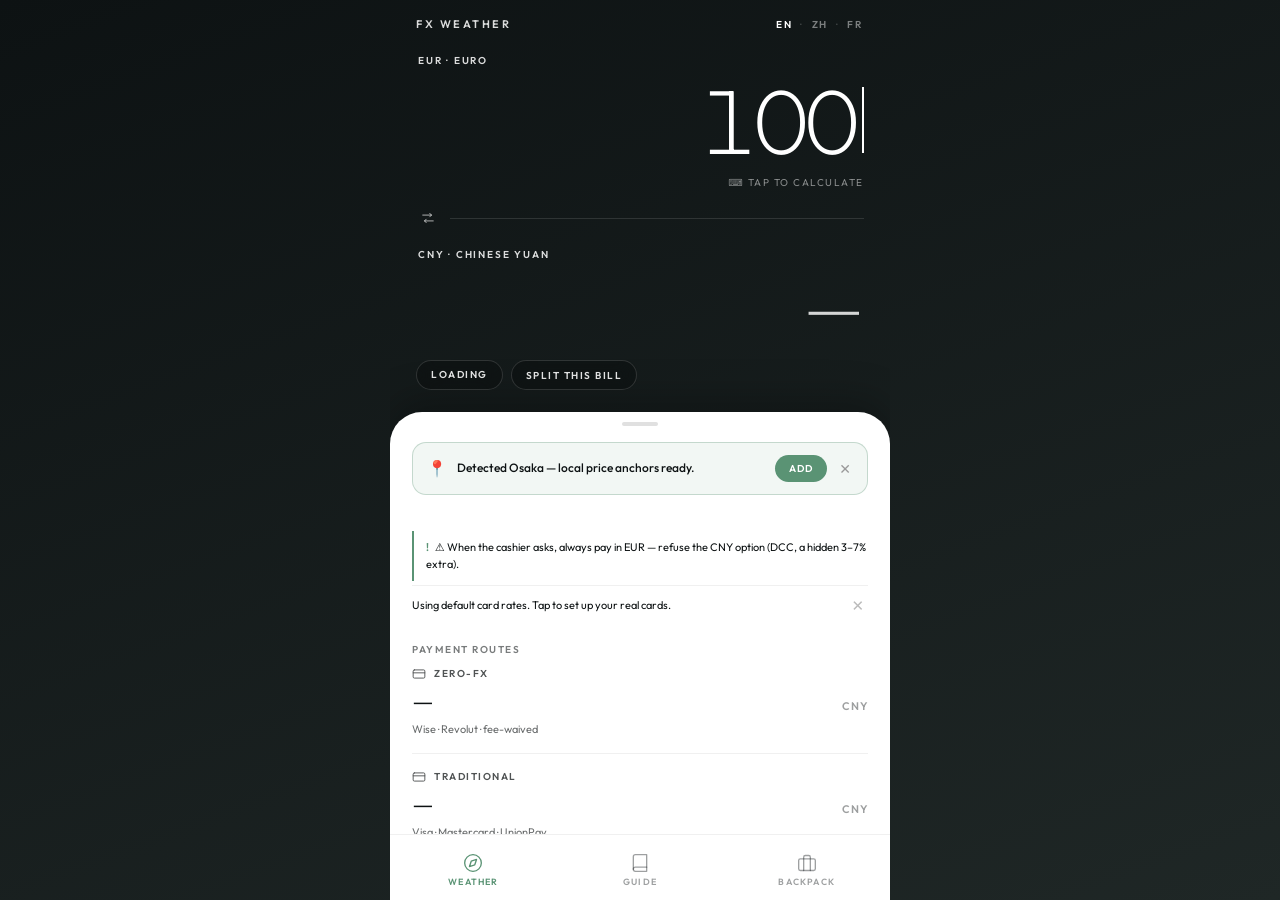
==== commit cc5be230: "FX Weather v7.1: Tab moods + four-op calculator + Geo-IP mock + Playbook 8 1. Tab-specific mood grad" ====
--- a/weather.html
+++ b/weather.html
@@ -49,7 +49,7 @@
             -webkit-font-smoothing: antialiased; line-height: 1.4;
             overflow: hidden;
             height: 100dvh;
-            transition: background 1.2s ease;
+            transition: background 0.5s ease;
         }
 
         .layout {
@@ -139,6 +139,27 @@
             font-family: inherit;
             text-align: right;
             caret-color: #FFFFFF;
+            cursor: pointer; user-select: none;
+            display: flex; justify-content: flex-end; align-items: baseline;
+            min-height: 1em;
+            font-variant-numeric: tabular-nums;
+        }
+        #hero-amount-text:empty::before { content: '0'; opacity: 0.22; }
+        .hero-cursor {
+            display: inline-block;
+            width: 2px; height: 0.72em;
+            background: #FFFFFF;
+            margin-left: 6px;
+            align-self: center;
+            animation: cursorBlink 1s step-end infinite;
+        }
+        @keyframes cursorBlink { 0%, 49% { opacity: 1; } 50%, 100% { opacity: 0; } }
+        .hero-keypad-hint {
+            font-size: 10px; font-weight: 400;
+            color: rgba(255, 255, 255, 0.5);
+            letter-spacing: 1.5px; text-transform: uppercase;
+            margin-top: 6px; text-align: right;
+            pointer-events: none;
         }
         .hero-target-amount {
             color: rgba(255, 255, 255, 0.82);
@@ -772,9 +793,25 @@
             color: rgba(13, 18, 19, 0.55);
             font-weight: 300;
         }
+        .keypad-ops {
+            display: grid;
+            grid-template-columns: repeat(4, 1fr);
+            gap: 4px;
+            padding: 4px 0 6px;
+        }
+        .keypad-op {
+            background: transparent; border: none;
+            color: var(--accent-green);
+            font-family: inherit; font-size: 20px; font-weight: 400;
+            padding: 10px 0; cursor: pointer;
+            border-radius: 12px;
+            line-height: 1;
+            transition: background 0.15s ease;
+        }
+        .keypad-op:active { background: rgba(90, 147, 116, 0.12); }
         .keypad-actions {
             display: grid;
-            grid-template-columns: 1fr 1fr 2fr;
+            grid-template-columns: 1fr 2fr;
             gap: 6px;
             padding: 8px 0 0;
             margin-top: 6px;
@@ -865,6 +902,42 @@
             line-height: 1.4;
         }
 
+        /* === v7.1 Geo-IP zero-click banner === */
+        .geo-banner {
+            display: none;
+            align-items: center; gap: 10px;
+            margin: 10px 0 8px;
+            padding: 12px 14px;
+            background: rgba(90, 147, 116, 0.08);
+            border: 1px solid rgba(90, 147, 116, 0.3);
+            border-radius: 14px;
+            font-size: 12px; font-weight: 500; color: var(--text-main);
+            line-height: 1.4;
+        }
+        .geo-banner.show {
+            display: flex;
+            animation: geoSlideIn 0.45s cubic-bezier(0.2, 0.8, 0.3, 1.1) both;
+        }
+        .geo-banner-icon { font-size: 16px; flex-shrink: 0; }
+        .geo-banner-text { flex: 1; line-height: 1.35; }
+        .geo-banner-accept {
+            background: var(--accent-green); color: #FFFFFF; border: none;
+            border-radius: 999px; padding: 7px 14px;
+            font-family: inherit; font-size: 10px; font-weight: 600;
+            cursor: pointer; letter-spacing: 1.2px; text-transform: uppercase;
+            flex-shrink: 0;
+        }
+        .geo-banner-close {
+            background: none; border: none; color: #999999;
+            font-size: 14px; cursor: pointer; padding: 0 2px; line-height: 1;
+            font-family: inherit;
+            flex-shrink: 0;
+        }
+        @keyframes geoSlideIn {
+            from { opacity: 0; transform: translateY(-8px); }
+            to   { opacity: 1; transform: translateY(0); }
+        }
+
         /* === Interaction physics layer (inherited from v5.0.1) === */
         button, .picker-unit, .dock-btn, .modal-item, .flashcard, .anchor-add-btn,
         .split-step-btn, .split-seg-btn, .anchor-currency-btn, .anchor-delete-btn,
@@ -942,6 +1015,12 @@
     <div class="modal-sheet keypad-sheet" onclick="event.stopPropagation()">
         <div class="sheet-handle"></div>
         <div class="keypad-display" id="keypad-expr">0</div>
+        <div class="keypad-ops">
+            <button class="keypad-op" onclick="updateKeypad('+')" aria-label="plus">+</button>
+            <button class="keypad-op" onclick="updateKeypad('-')" aria-label="minus">−</button>
+            <button class="keypad-op" onclick="updateKeypad('*')" aria-label="times">×</button>
+            <button class="keypad-op" onclick="updateKeypad('/')" aria-label="divide">÷</button>
+        </div>
         <div class="keypad-grid">
             <button class="keypad-btn" onclick="updateKeypad('1')">1</button>
             <button class="keypad-btn" onclick="updateKeypad('2')">2</button>
@@ -961,7 +1040,6 @@
         </div>
         <div class="keypad-actions">
             <button class="keypad-action" onclick="updateKeypad('clear')">C</button>
-            <button class="keypad-action" onclick="updateKeypad('+')">+</button>
             <button class="keypad-action keypad-done" onclick="closeKeypad()">Done</button>
         </div>
     </div>
@@ -1246,21 +1324,35 @@
         }
     };
 
-    // === v6.3 Dynamic dark weather gradients (hero + site-header) ===
+    // === v7.1 Tab-specific mood gradients ===
+    // Weather keeps band-driven dynamics; Guide/Backpack are fixed moods.
     const HERO_GRADIENTS = {
         great:  ['#0F2D3D', '#1E4A5F'],   /* deep space blue */
-        good:   ['#182E25', '#264A3B'],   /* deep forest green */
+        good:   ['#182E25', '#264A3B'],   /* forest emerald */
         stable: ['#0D1213', '#1F2726'],   /* default near-black (neutral) */
         poor:   ['#2E1F16', '#4A2F24'],   /* burnt umber */
         storm:  ['#2E1319', '#4A2030']    /* burgundy dark red */
     };
-    function applyHeroGradient() {
-        const w = calcWeatherBand();
-        const band = w ? w.band : 'stable';
-        const [c1, c2] = HERO_GRADIENTS[band] || HERO_GRADIENTS.stable;
+    const TAB_GRADIENTS = {
+        guide:    ['#0A1128', '#162244'],   /* midnight blue — reading / learning calm */
+        backpack: ['#150E17', '#2D1B2E']    /* deep blackberry — private vault */
+    };
+    function applyTabGradient(tab) {
+        let c1, c2;
+        if (tab === 'guide') {
+            [c1, c2] = TAB_GRADIENTS.guide;
+        } else if (tab === 'backpack') {
+            [c1, c2] = TAB_GRADIENTS.backpack;
+        } else {
+            const w = calcWeatherBand();
+            const band = w ? w.band : 'stable';
+            [c1, c2] = HERO_GRADIENTS[band] || HERO_GRADIENTS.stable;
+        }
         document.documentElement.style.setProperty('--hero-grad-1', c1);
         document.documentElement.style.setProperty('--hero-grad-2', c2);
     }
+    // Legacy alias — Weather-band gradient only. Kept for any remaining callers.
+    function applyHeroGradient() { applyTabGradient(S.activeTab || 'weather'); }
 
     const I18N = {
         en: {
@@ -1270,6 +1362,9 @@
             dccShield: "⚠ When the cashier asks, always pay in {BASE} — refuse the {TARGET} option (DCC, a hidden 3–7% extra).",
             bannerDefault: "Using default card rates. Tap to set up your real cards.",
             heroAmountLabel: "Current amount",
+            heroKeypadHint: "Tap to calculate",
+            geoBannerDetected: "Detected {city} — local price anchors ready.",
+            geoBannerAccept: "Add",
             pickerTitleBase: "Bill currency",
             pickerTitleTarget: "Card currency",
             pickerTitleAnchor: "Anchor currency",
@@ -1312,7 +1407,11 @@
                 { emoji: "🧛‍♂️", title: "The DCC Vampire", body: "Never pay in your home currency. Always choose the local currency on the machine!" },
                 { emoji: "🏧",    title: "The ATM Monster", body: "ATMs charge a flat fee. Withdrawing small amounts often will eat your money alive." },
                 { emoji: "🎓",    title: "Timing is Everything", body: "Big transfer coming up? Check our weather indicator — wait for a sunny day to send!" },
-                { emoji: "💸",    title: "The Refund Counter Trap", body: "At the airport VAT desk, always take your refund in {BASE}. If you choose {TARGET}, they will skim another 5% using terrible exchange rates!" }
+                { emoji: "💸",    title: "The Refund Counter Trap", body: "At the airport VAT desk, always take your refund in {BASE}. If you choose {TARGET}, they will skim another 5% using terrible exchange rates!" },
+                { emoji: "🛑",    title: "The Weekend Markup", body: "Card networks and neobanks freeze FX markets from late Friday to early Monday. To hedge, many add a ~0.5–1% weekend spread on top of the weekday rate. Rule of thumb: settle big cross-currency bills on weekdays, not Sunday brunch." },
+                { emoji: "💵",    title: "Cash or Plastic?", body: "Pay where the locals pay. Germany and Japan still run heavy on cash — a meat market or a ramen shop may politely decline foreign Visa. Sweden, UK and most Nordics are effectively cashless; hauling a wallet of krona just loses you ATM fees twice." },
+                { emoji: "🪙",    title: "Tipping: The Invisible Tax", body: "The US expects 18–20% at sit-down restaurants. Most of continental Europe bakes service into the bill (rounding up a euro or two is enough). In Japan, tipping is mildly rude — staff will chase you down the street to return the coin." },
+                { emoji: "📱",    title: "Go Local on Payments", body: "Foreign-card surcharges vanish the moment you hop onto the local rail: PromptPay in Thailand, PIX in Brazil, UPI in India, iDEAL at Dutch checkouts, Alipay / WeChat Pay in mainland China. Most of these top up from a cheap local prepaid card or e-wallet." }
             ],
             backpackTitle: "My Backpack",
             backpackSubtitle: "Make this app feel like yours.",
@@ -1353,6 +1452,9 @@
             dccShield: "⚠ 收银员问货币?永远选 {BASE},拒绝以 {TARGET} 结算(DCC 会多扣 3–7%)。",
             bannerDefault: "正在使用默认费率。点此配置你真实的卡片。",
             heroAmountLabel: "当前金额",
+            heroKeypadHint: "按此计算",
+            geoBannerDetected: "检测到您在 {city},已备好本地物价尺标。",
+            geoBannerAccept: "加入",
             pickerTitleBase: "账单币种",
             pickerTitleTarget: "卡片币种",
             pickerTitleAnchor: "参照物币种",
@@ -1395,7 +1497,11 @@
                 { emoji: "🧛‍♂️", title: "警惕 DCC 吸血鬼", body: "刷卡时绝对不要选人民币结算,永远选当地货币!" },
                 { emoji: "🏧",    title: "ATM 吞金兽", body: "境外取款有高昂的单笔机具费,千万别频繁去取小额现金。" },
                 { emoji: "🎓",    title: "交学费看天气", body: "准备交学费或大额汇款?看看主页的天气指示 — 挑个晴天再行动!" },
-                { emoji: "💸",    title: "退税柜台的暗刀", body: "机场退税时,永远要求退 {BASE}(当地货币)!如果选了 {TARGET},退税公司会用极差的汇率再偷偷割你 5% 的韭菜!" }
+                { emoji: "💸",    title: "退税柜台的暗刀", body: "机场退税时,永远要求退 {BASE}(当地货币)!如果选了 {TARGET},退税公司会用极差的汇率再偷偷割你 5% 的韭菜!" },
+                { emoji: "🛑",    title: "周末加价暗坑", body: "周五晚到周一早,外汇市场关门。Visa / Mastercard / Revolut 这期间往往加收一层约 0.5–1% 的风险溢价。大额消费尽量放到工作日结清,别留到周日早午餐。" },
+                { emoji: "💵",    title: "现金还是刷卡?", body: "入乡随俗。德国、日本仍是现金重度社会,菜市场和拉面馆可能直接拒绝外卡;北欧、英国基本无现金,带一兜硬币只会多交两遍 ATM 费。出发前先问下当地习惯。" },
+                { emoji: "🪙",    title: "小费 — 隐形税", body: "美国堂食 18–20% 是下限。欧洲大陆多数把服务费直接写进账单,凑个整就够。日本给小费属于失礼 — 店员会追出来还你硬币。" },
+                { emoji: "📱",    title: "走本地支付轨道", body: "外卡手续费一上本地通道就消失:泰国 PromptPay、巴西 PIX、印度 UPI、荷兰 iDEAL、中国大陆 Alipay / WeChat Pay。大多支持本地预付卡 / 电子钱包充值,比刷外卡省得多。" }
             ],
             backpackTitle: "我的背包",
             backpackSubtitle: "把这个 App 调成最适合你的样子。",
@@ -1436,6 +1542,9 @@
             dccShield: "⚠ Quand on vous demande, payez toujours en {BASE} — refusez l'option {TARGET} (DCC, 3–7% caché en plus).",
             bannerDefault: "Taux par défaut affichés. Touchez pour configurer vos vraies cartes.",
             heroAmountLabel: "Montant actuel",
+            heroKeypadHint: "Appuyez pour calculer",
+            geoBannerDetected: "Détecté à {city} — repères locaux prêts.",
+            geoBannerAccept: "Ajouter",
             pickerTitleBase: "Devise de l'addition",
             pickerTitleTarget: "Devise de ma carte",
             pickerTitleAnchor: "Devise du repère",
@@ -1478,7 +1587,11 @@
                 { emoji: "🧛‍♂️", title: "Le Piège DCC", body: "Ne payez jamais dans votre devise. Choisissez toujours la monnaie locale sur le terminal !" },
                 { emoji: "🏧",    title: "Le Monstre du DAB", body: "Les distributeurs prennent des frais fixes. Évitez de retirer de petites sommes trop souvent." },
                 { emoji: "🎓",    title: "Le Bon Timing", body: "Un gros transfert à faire ? Regardez l'indicateur météo — attendez une journée ensoleillée !" },
-                { emoji: "💸",    title: "Le Piège de la Détaxe", body: "Au guichet de détaxe, demandez toujours le remboursement en {BASE}. Choisir {TARGET} leur permet de voler 5% avec un taux de change catastrophique !" }
+                { emoji: "💸",    title: "Le Piège de la Détaxe", body: "Au guichet de détaxe, demandez toujours le remboursement en {BASE}. Choisir {TARGET} leur permet de voler 5% avec un taux de change catastrophique !" },
+                { emoji: "🛑",    title: "La Majoration Week-end", body: "Les marchés FX ferment du vendredi soir au lundi matin. Visa, Mastercard et Revolut appliquent souvent une marge d'environ 0,5–1% pour couvrir le risque. Réflexe : réglez vos gros achats en devise étrangère en semaine, pas le dimanche au brunch." },
+                { emoji: "💵",    title: "Espèces ou carte ?", body: "Adaptez-vous au pays. L'Allemagne et le Japon restent très cash — un marché ou un petit resto peut refuser une Visa étrangère. La Suède, le Royaume-Uni et les pays nordiques sont quasi sans espèces : traîner des pièces ne vous coûtera que des frais de DAB." },
+                { emoji: "🪙",    title: "Pourboires — l'impôt invisible", body: "Aux USA, 18–20% au restaurant est un plancher. L'Europe continentale inclut le service : arrondir d'un ou deux euros suffit. Au Japon, laisser un pourboire est ressenti comme impoli — le serveur vous rattrapera pour rendre la pièce." },
+                { emoji: "📱",    title: "Passez sur les rails locaux", body: "Les frais cartes étrangères disparaissent dès qu'on passe local : PromptPay en Thaïlande, PIX au Brésil, UPI en Inde, iDEAL aux Pays-Bas, Alipay / WeChat Pay en Chine. La plupart se rechargent via une prépayée locale ou un e-wallet bon marché." }
             ],
             backpackTitle: "Mon Sac à Dos",
             backpackSubtitle: "Rendez cette appli vraiment vôtre.",
@@ -1884,7 +1997,8 @@
         else if (S.activeTab === 'backpack') c.innerHTML = vBackpack();
         else c.innerHTML = '';
         renderDock();
-        if (S.activeTab === 'weather') { tickRoutes(); tickPPP(); }
+        applyTabGradient(S.activeTab);
+        if (S.activeTab === 'weather') { tickRoutes(); tickPPP(); maybeRenderGeoBanner(); }
     }
 
     // === Weather tab (v7.0 — floating hero + white sheet) ===
@@ -1905,10 +2019,10 @@
                     <div class="hero-row">
                         <span class="hero-label picker-unit" onclick="openCurrencyModal('base')">${S.base} · ${baseFull}</span>
                     </div>
-                    <input type="text" id="calc-in" class="hero-amount-input"
-                        value="${S.amount > 0 ? Number(S.amount).toLocaleString() : ''}"
-                        readonly inputmode="none"
-                        onclick="openKeypad()">
+                    <div class="hero-amount-input" id="calc-in" onclick="openKeypad()" role="button" tabindex="0">
+                        <span id="hero-amount-text">${S.amount > 0 ? Number(S.amount).toLocaleString() : ''}</span><span class="hero-cursor" aria-hidden="true"></span>
+                    </div>
+                    <div class="hero-keypad-hint">⌨️ ${d.heroKeypadHint}</div>
                 </div>
                 <div class="hero-divider">
                     <button class="hero-swap-btn" onclick="swapCurrencies()" aria-label="swap">
@@ -1931,6 +2045,7 @@
             </section>
             <div class="bottom-sheet">
                 <div class="sheet-handle"></div>
+                <div id="geo-banner" class="geo-banner"></div>
                 <section class="ppp-bar" id="ppp-slot">${renderPPPContent()}</section>
                 <section class="routes-section">
                     <div class="dcc-shield"><span class="dcc-shield-icon">!</span>${dccText}</div>
@@ -1956,6 +2071,78 @@
         renderContent();
         await fetchR();
         renderContent();
+    }
+
+    // === v7.1 Zero-click Geo-IP PPP (MOCK — real endpoint lives in worker.js) ===
+    // Spec: on first Weather-tab render, pretend to sniff the user's city via edge
+    // IP lookup and offer a one-tap import of local price anchors. The mock
+    // simulates a 500ms roundtrip and hardcodes an Osaka payload so the UI loop
+    // closes before the Worker is deployed.
+    let _geoMockData = null;
+    let _geoDetectStarted = false;
+
+    function autoDetectGeoPPP() {
+        if (_geoDetectStarted) return;
+        if (localStorage.getItem('fx_geo_dismissed') === 'true') return;
+        if (localStorage.getItem('fx_geo_applied') === 'true') return;
+        _geoDetectStarted = true;
+        console.info('[Mock] Geo-IP Fetch: Pretending to be in Osaka');
+        setTimeout(() => {
+            // Hardcoded stand-in for a real LLM response given city=Osaka, currency=JPY.
+            _geoMockData = {
+                city: 'Osaka',
+                country: 'Japan',
+                currency: 'JPY',
+                items: [
+                    { emoji: '🍜', label: 'Ichiran Ramen (Osaka)',   price: 1050, currency: 'JPY' },
+                    { emoji: '🐙', label: 'Takoyaki 8-pack (Osaka)', price: 650,  currency: 'JPY' },
+                    { emoji: '🚇', label: 'Osaka Metro single ride', price: 240,  currency: 'JPY' },
+                    { emoji: '🍣', label: 'Kaiten-zushi plate',      price: 140,  currency: 'JPY' },
+                    { emoji: '☕', label: 'Starbucks latte tall',    price: 475,  currency: 'JPY' }
+                ]
+            };
+            maybeRenderGeoBanner();
+        }, 500);
+    }
+
+    function maybeRenderGeoBanner() {
+        const slot = document.getElementById('geo-banner');
+        if (!slot) return;
+        if (localStorage.getItem('fx_geo_dismissed') === 'true' ||
+            localStorage.getItem('fx_geo_applied') === 'true') {
+            slot.classList.remove('show');
+            slot.innerHTML = '';
+            return;
+        }
+        if (!_geoMockData) { autoDetectGeoPPP(); return; }
+        const d = t();
+        slot.classList.add('show');
+        slot.innerHTML = `
+            <span class="geo-banner-icon">📍</span>
+            <span class="geo-banner-text">${d.geoBannerDetected.replace('{city}', _geoMockData.city)}</span>
+            <button class="geo-banner-accept" onclick="acceptGeoPPP()">${d.geoBannerAccept}</button>
+            <button class="geo-banner-close" onclick="dismissGeoBanner()" aria-label="close">✕</button>
+        `;
+    }
+
+    function acceptGeoPPP() {
+        haptic();
+        if (!_geoMockData) return;
+        const arr = getAnchors();
+        const slots = Math.max(0, MAX_ANCHORS - arr.length);
+        _geoMockData.items.slice(0, slots).forEach(it => arr.push(it));
+        setAnchors(arr);
+        localStorage.setItem('fx_geo_applied', 'true');
+        const slot = document.getElementById('geo-banner');
+        if (slot) { slot.classList.remove('show'); slot.innerHTML = ''; }
+        renderContent();
+    }
+
+    function dismissGeoBanner() {
+        haptic();
+        localStorage.setItem('fx_geo_dismissed', 'true');
+        const slot = document.getElementById('geo-banner');
+        if (slot) { slot.classList.remove('show'); slot.innerHTML = ''; }
     }
 
     function renderPPPContent() {
@@ -2180,17 +2367,83 @@
         renderContent();
     }
 
-    // === v6.3 Lumina Calculatrice (custom numeric keypad) ===
+    // === v7.1 Lumina Calculatrice — full four-op expression parser ===
+    // Internal storage uses ASCII ops: + - * /  (display shows − × ÷).
     let _keypadExpr = '';
-
+    const _OP_PRECEDENCE = { '+': 1, '-': 1, '*': 2, '/': 2 };
+
+    // Shunting-yard + RPN evaluator. No eval(), no Function(). Tokeniser rejects
+    // any char outside [digit, dot, + - * /, whitespace].
     function safeEval(expr) {
         if (!expr) return 0;
-        if (!/^[\d+.]*$/.test(expr)) return NaN;
-        const clean = expr.replace(/[+.]+$/, '');
-        if (!clean) return 0;
-        const parts = clean.split('+').map(p => parseFloat(p));
-        if (parts.some(isNaN)) return NaN;
-        return parts.reduce((a, b) => a + b, 0);
+        if (!/^[\d+\-*/.\s]*$/.test(expr)) return NaN;
+        // Strip trailing operator / dot so partial expressions still compute
+        const cleaned = expr.replace(/[+\-*/.]+$/, '');
+        if (!cleaned) return 0;
+
+        // Tokenise. Unary +/- (at start or right after an operator) glue to the
+        // next number instead of being pushed as binary operators.
+        const tokens = [];
+        let i = 0;
+        while (i < cleaned.length) {
+            const c = cleaned[i];
+            if (c === ' ') { i++; continue; }
+            const isUnary = (c === '-' || c === '+') &&
+                (tokens.length === 0 || tokens[tokens.length - 1].t === 'op');
+            if (isUnary) {
+                let num = c; i++;
+                while (i < cleaned.length && /[\d.]/.test(cleaned[i])) { num += cleaned[i]; i++; }
+                if (num === '-' || num === '+') return NaN;
+                if ((num.match(/\./g) || []).length > 1) return NaN;
+                const n = parseFloat(num);
+                if (isNaN(n)) return NaN;
+                tokens.push({ t: 'num', v: n });
+            } else if (c === '+' || c === '-' || c === '*' || c === '/') {
+                tokens.push({ t: 'op', v: c });
+                i++;
+            } else if (/[\d.]/.test(c)) {
+                let num = '';
+                while (i < cleaned.length && /[\d.]/.test(cleaned[i])) { num += cleaned[i]; i++; }
+                if ((num.match(/\./g) || []).length > 1) return NaN;
+                const n = parseFloat(num);
+                if (isNaN(n)) return NaN;
+                tokens.push({ t: 'num', v: n });
+            } else {
+                return NaN;
+            }
+        }
+        if (tokens.length === 0) return 0;
+
+        // Shunting-yard → RPN
+        const output = [];
+        const stack = [];
+        for (const tok of tokens) {
+            if (tok.t === 'num') {
+                output.push(tok);
+            } else {
+                while (stack.length && _OP_PRECEDENCE[stack[stack.length - 1].v] >= _OP_PRECEDENCE[tok.v]) {
+                    output.push(stack.pop());
+                }
+                stack.push(tok);
+            }
+        }
+        while (stack.length) output.push(stack.pop());
+
+        // Evaluate RPN
+        const es = [];
+        for (const tok of output) {
+            if (tok.t === 'num') {
+                es.push(tok.v);
+            } else {
+                if (es.length < 2) return NaN;
+                const b = es.pop(), a = es.pop();
+                if      (tok.v === '+') es.push(a + b);
+                else if (tok.v === '-') es.push(a - b);
+                else if (tok.v === '*') es.push(a * b);
+                else if (tok.v === '/') { if (b === 0) return NaN; es.push(a / b); }
+            }
+        }
+        return es.length === 1 ? es[0] : NaN;
     }
 
     function openKeypad() {
@@ -2207,47 +2460,70 @@
         document.body.style.overflow = '';
     }
 
+    // Pretty-print the working expression (ASCII → math glyphs)
+    function formatKeypadExpr(e) {
+        return (e || '').replace(/\*/g, ' × ').replace(/\//g, ' ÷ ').replace(/-/g, ' − ').replace(/\+/g, ' + ');
+    }
+
     function updateKeypadDisplay() {
         const el = document.getElementById('keypad-expr');
         if (!el) return;
-        el.textContent = _keypadExpr || '0';
+        el.textContent = _keypadExpr ? formatKeypadExpr(_keypadExpr) : '0';
+    }
+
+    // Helper: last numeric term (segment after the last operator) for validating . placement
+    function _lastTerm(expr) {
+        const m = expr.match(/[\d.]*$/);
+        return m ? m[0] : '';
     }
 
     function updateKeypad(char) {
         haptic();
+        const OPS = ['+', '-', '*', '/'];
         if (char === 'clear') {
             _keypadExpr = '';
         } else if (char === 'back') {
             _keypadExpr = _keypadExpr.slice(0, -1);
-        } else if (char === '+') {
-            if (!_keypadExpr) return;
-            if (/[+.]$/.test(_keypadExpr)) return;
-            _keypadExpr += '+';
-        } else if (char === '.') {
-            const lastTerm = _keypadExpr.split('+').pop();
-            if (!lastTerm) { _keypadExpr += '0.'; updateKeypadDisplay(); return; }
-            if (lastTerm.includes('.')) return;
-            _keypadExpr += '.';
-        } else {
-            // digit
-            if (_keypadExpr.length >= 15) return;
-            // strip leading zero if starting a new term and user types a non-zero digit
-            const lastTerm = _keypadExpr.split('+').pop();
-            if (lastTerm === '0' && char !== '0' && char !== '.') {
+        } else if (OPS.includes(char)) {
+            if (!_keypadExpr) {
+                // Only `-` is legal as a leading sign for a first negative number
+                if (char === '-') _keypadExpr += '-';
+                return;
+            }
+            const last = _keypadExpr.slice(-1);
+            if (last === '.') return;
+            if (OPS.includes(last)) {
+                // Replace the trailing operator with the new one
                 _keypadExpr = _keypadExpr.slice(0, -1) + char;
             } else {
                 _keypadExpr += char;
             }
+        } else if (char === '.') {
+            const lt = _lastTerm(_keypadExpr);
+            if (!lt) { _keypadExpr += '0.'; updateKeypadDisplay(); return; }
+            if (lt.includes('.')) return;
+            _keypadExpr += '.';
+        } else {
+            // digit
+            if (_keypadExpr.length >= 24) return;
+            const lt = _lastTerm(_keypadExpr);
+            if (lt === '0' && char !== '0' && char !== '.') {
+                _keypadExpr = _keypadExpr.slice(0, -1) + char;
+            } else {
+                _keypadExpr += char;
+            }
         }
         updateKeypadDisplay();
         const result = safeEval(_keypadExpr);
-        if (!isNaN(result)) {
-            S.amount = result;
-            const input = document.getElementById('calc-in');
-            if (input) input.value = result > 0 ? Number(result.toFixed(2)).toLocaleString() : '';
+        if (!isNaN(result) && isFinite(result)) {
+            S.amount = result < 0 ? 0 : result;
+            const heroText = document.getElementById('hero-amount-text');
+            if (heroText) heroText.textContent = S.amount > 0
+                ? Number(S.amount.toFixed(2)).toLocaleString()
+                : '';
             const targetEl = document.getElementById('hero-target-amount');
             if (targetEl) {
-                const tv = (result > 0 && S.cr) ? (result * S.cr) : 0;
+                const tv = (S.amount > 0 && S.cr) ? (S.amount * S.cr) : 0;
                 targetEl.textContent = tv > 0
                     ? tv.toLocaleString(undefined, { maximumFractionDigits: 2 })
                     : '—';
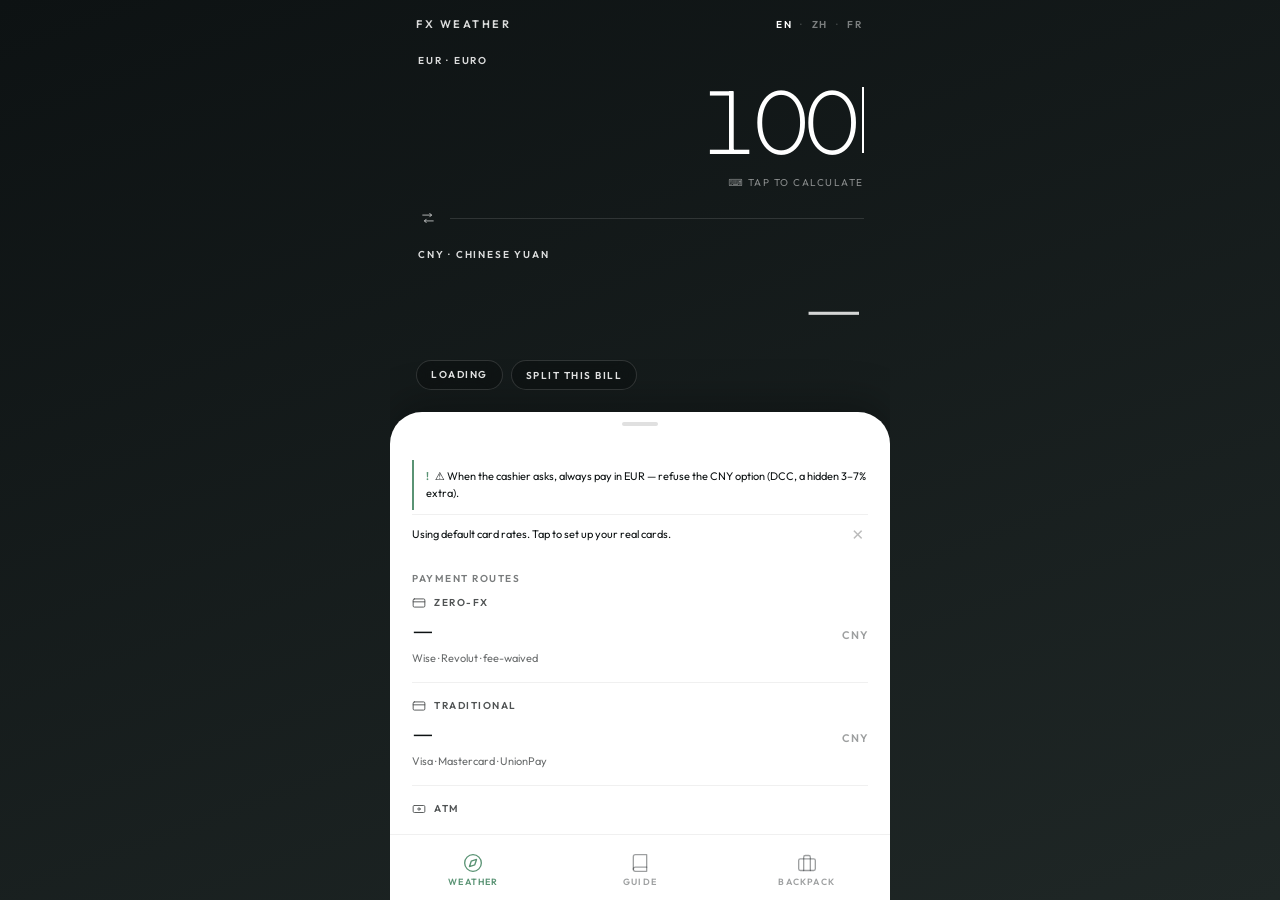
==== commit ae0b5a22: "FX Weather v7.1 Vercel edition: real Geo-IP + LLM search backend Backend migration from placeholder " ====
--- a/weather.html
+++ b/weather.html
@@ -2073,36 +2073,74 @@
         renderContent();
     }
 
-    // === v7.1 Zero-click Geo-IP PPP (MOCK — real endpoint lives in worker.js) ===
-    // Spec: on first Weather-tab render, pretend to sniff the user's city via edge
-    // IP lookup and offer a one-tap import of local price anchors. The mock
-    // simulates a 500ms roundtrip and hardcodes an Osaka payload so the UI loop
-    // closes before the Worker is deployed.
-    let _geoMockData = null;
+    // === v7.1 Vercel: Zero-click Geo-IP PPP ===
+    // On first Weather-tab render we call /api/geo (backed by Vercel's edge IP
+    // headers — no browser permission prompt, no PII stored). When the returned
+    // country maps to a currency we already have curated price data for, we seed
+    // 2–3 anchors from GLOBAL_PPP_DB and re-label them with the detected city.
+    // No curated match → banner stays hidden (user can still add via search).
+    let _geoPayload = null;
     let _geoDetectStarted = false;
 
-    function autoDetectGeoPPP() {
+    const COUNTRY_TO_CCY = {
+        // Eurozone — keep in sync with GLOBAL_PPP_DB.EUR
+        FR: 'EUR', DE: 'EUR', IT: 'EUR', ES: 'EUR', NL: 'EUR', BE: 'EUR',
+        PT: 'EUR', AT: 'EUR', IE: 'EUR', FI: 'EUR', GR: 'EUR', LU: 'EUR',
+        SI: 'EUR', SK: 'EUR', EE: 'EUR', LV: 'EUR', LT: 'EUR', CY: 'EUR',
+        MT: 'EUR', HR: 'EUR',
+        US: 'USD', GB: 'GBP', JP: 'JPY', AU: 'AUD', CA: 'CAD',
+        CH: 'CHF', LI: 'CHF', CN: 'CNY', SG: 'SGD', HK: 'HKD'
+    };
+
+    async function autoDetectGeoPPP() {
         if (_geoDetectStarted) return;
         if (localStorage.getItem('fx_geo_dismissed') === 'true') return;
         if (localStorage.getItem('fx_geo_applied') === 'true') return;
         _geoDetectStarted = true;
-        console.info('[Mock] Geo-IP Fetch: Pretending to be in Osaka');
-        setTimeout(() => {
-            // Hardcoded stand-in for a real LLM response given city=Osaka, currency=JPY.
-            _geoMockData = {
-                city: 'Osaka',
-                country: 'Japan',
-                currency: 'JPY',
-                items: [
-                    { emoji: '🍜', label: 'Ichiran Ramen (Osaka)',   price: 1050, currency: 'JPY' },
-                    { emoji: '🐙', label: 'Takoyaki 8-pack (Osaka)', price: 650,  currency: 'JPY' },
-                    { emoji: '🚇', label: 'Osaka Metro single ride', price: 240,  currency: 'JPY' },
-                    { emoji: '🍣', label: 'Kaiten-zushi plate',      price: 140,  currency: 'JPY' },
-                    { emoji: '☕', label: 'Starbucks latte tall',    price: 475,  currency: 'JPY' }
-                ]
-            };
-            maybeRenderGeoBanner();
-        }, 500);
+
+        let country = '', city = '';
+        try {
+            const res = await fetch('/api/geo', { cache: 'no-store' });
+            if (!res.ok) throw new Error('HTTP ' + res.status);
+            const data = await res.json();
+            country = (data.country || '').toUpperCase();
+            city = data.city || '';
+        } catch (err) {
+            console.info('[Geo] /api/geo unreachable (likely local dev):', err.message);
+            return;
+        }
+
+        if (!country) {
+            console.info('[Geo] No country resolved. Banner skipped.');
+            return;
+        }
+
+        const currency = COUNTRY_TO_CCY[country];
+        if (!currency || !GLOBAL_PPP_DB[currency]) {
+            console.info(`[Geo] ${country} not yet curated in GLOBAL_PPP_DB. Banner skipped.`);
+            return;
+        }
+
+        const seed = GLOBAL_PPP_DB[currency];
+        const pppCity = city || seed.city;
+        const items = [];
+        ['food', 'grocery', 'tech', 'shopping'].forEach(cat => {
+            if (items.length >= 3) return;
+            const arr = seed[cat];
+            if (arr && arr.length > 0) {
+                items.push({
+                    emoji:    arr[0].emoji,
+                    label:    `${arr[0].label} (${pppCity})`,
+                    price:    arr[0].price,
+                    currency
+                });
+            }
+        });
+        if (items.length === 0) return;
+
+        _geoPayload = { city: pppCity, country, currency, items };
+        console.info(`[Geo] Detected ${pppCity} (${country}). ${items.length} anchors ready.`);
+        maybeRenderGeoBanner();
     }
 
     function maybeRenderGeoBanner() {
@@ -2114,12 +2152,12 @@
             slot.innerHTML = '';
             return;
         }
-        if (!_geoMockData) { autoDetectGeoPPP(); return; }
+        if (!_geoPayload) { autoDetectGeoPPP(); return; }
         const d = t();
         slot.classList.add('show');
         slot.innerHTML = `
             <span class="geo-banner-icon">📍</span>
-            <span class="geo-banner-text">${d.geoBannerDetected.replace('{city}', _geoMockData.city)}</span>
+            <span class="geo-banner-text">${d.geoBannerDetected.replace('{city}', _geoPayload.city)}</span>
             <button class="geo-banner-accept" onclick="acceptGeoPPP()">${d.geoBannerAccept}</button>
             <button class="geo-banner-close" onclick="dismissGeoBanner()" aria-label="close">✕</button>
         `;
@@ -2127,10 +2165,10 @@
 
     function acceptGeoPPP() {
         haptic();
-        if (!_geoMockData) return;
+        if (!_geoPayload) return;
         const arr = getAnchors();
         const slots = Math.max(0, MAX_ANCHORS - arr.length);
-        _geoMockData.items.slice(0, slots).forEach(it => arr.push(it));
+        _geoPayload.items.slice(0, slots).forEach(it => arr.push(it));
         setAnchors(arr);
         localStorage.setItem('fx_geo_applied', 'true');
         const slot = document.getElementById('geo-banner');
@@ -2538,7 +2576,7 @@
     // === v6.4 Infinite Anchor Engine ===
     // Search any item in any currency. LLM returns {emoji, label, price, currency}
     // cached directly into fx_anchors. Local GLOBAL_PPP_DB still seeds suggestion chips.
-    const LLM_SEARCH_ENDPOINT = 'https://api.ourdomain.com/search-ppp';
+    const LLM_SEARCH_ENDPOINT = '/api/search';
     const LOCAL_CATS = ['food', 'grocery', 'tech', 'shopping'];
 
     function openDiscovery() {
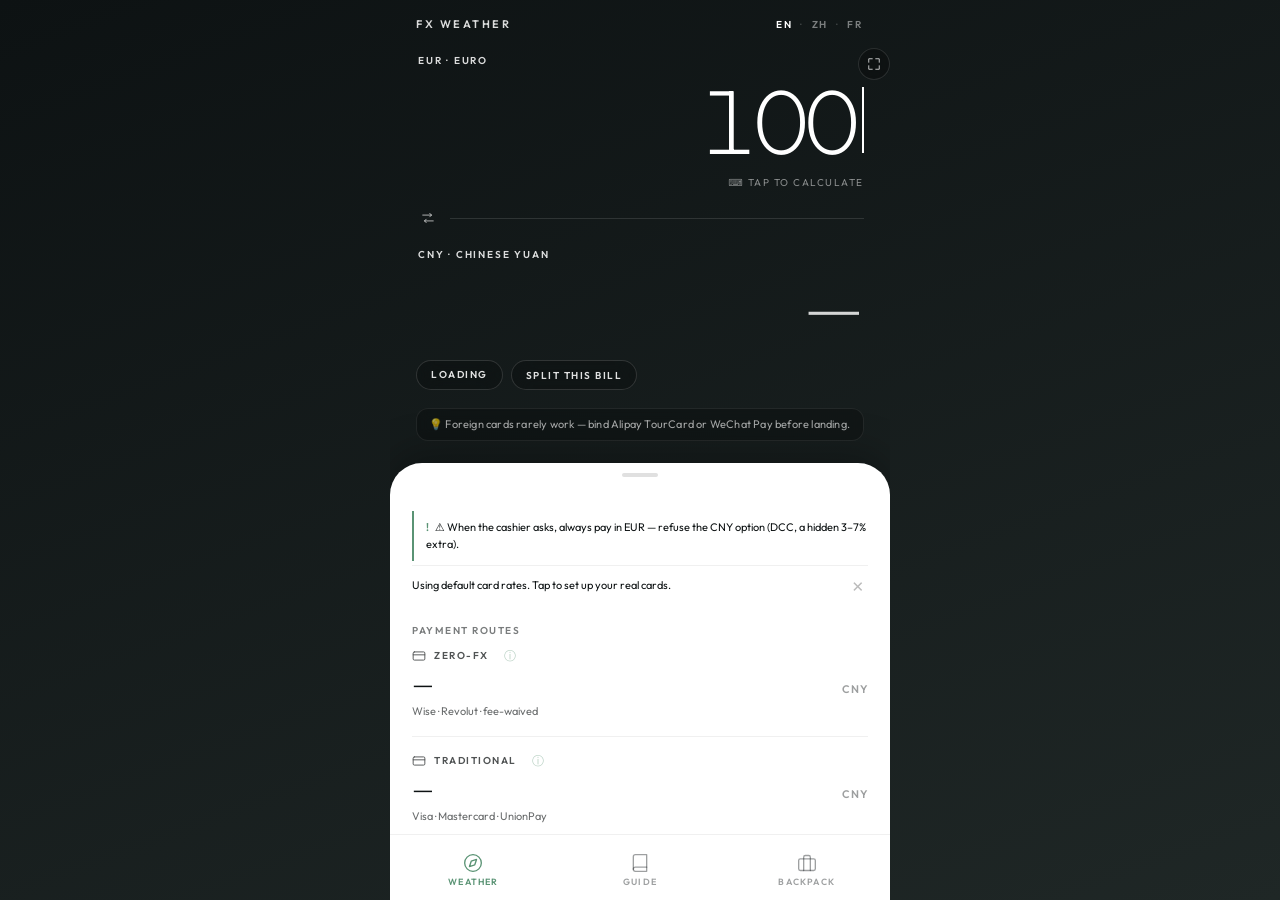
==== commit f38524d4: "FX Weather v7.2 Omniscient: Mistral compound search, contextual Guide, visceral PPP, rate transparen" ====
--- a/weather.html
+++ b/weather.html
@@ -218,6 +218,106 @@
         .action-pill:active { background: rgba(0, 0, 0, 0.35); }
         .action-pill-icon { opacity: 0.85; margin-right: 5px; }
 
+        /* === v7.2 Zen trigger (small button top-right of hero) === */
+        .hero { position: relative; }
+        .zen-trigger {
+            position: absolute;
+            top: 6px; right: 0;
+            background: rgba(0, 0, 0, 0.22);
+            border: 1px solid rgba(255, 255, 255, 0.12);
+            border-radius: 50%;
+            width: 32px; height: 32px;
+            color: rgba(255, 255, 255, 0.78);
+            cursor: pointer; font-family: inherit;
+            display: flex; align-items: center; justify-content: center;
+            -webkit-backdrop-filter: blur(6px);
+            backdrop-filter: blur(6px);
+            transition: background 0.15s ease, transform 0.1s ease;
+            z-index: 4;
+        }
+        .zen-trigger:active { background: rgba(0, 0, 0, 0.4); transform: scale(0.92); }
+        .zen-trigger-icon {
+            width: 14px; height: 14px;
+            stroke: currentColor; stroke-width: 1.6;
+            fill: none; stroke-linecap: round; stroke-linejoin: round;
+        }
+
+        /* === v7.2 Zen overlay (pitch black, just numbers) === */
+        .zen-overlay {
+            position: fixed; inset: 0;
+            background: #000000;
+            z-index: 11000;
+            display: none;
+            align-items: center; justify-content: center;
+            color: #FFFFFF;
+            -webkit-tap-highlight-color: transparent;
+        }
+        .zen-overlay.show {
+            display: flex;
+            animation: zenFadeIn 0.4s ease;
+        }
+        @keyframes zenFadeIn { from { opacity: 0; } to { opacity: 1; } }
+        .zen-exit {
+            position: absolute;
+            top: calc(env(safe-area-inset-top) + 14px);
+            left: 16px;
+            background: none; border: none;
+            color: rgba(255, 255, 255, 0.45);
+            font-size: 22px; font-weight: 200;
+            cursor: pointer; font-family: inherit;
+            padding: 8px 12px;
+        }
+        .zen-exit:active { color: rgba(255, 255, 255, 0.85); }
+        .zen-stack {
+            display: flex; flex-direction: column; align-items: center;
+            gap: 0; padding: 0 24px;
+        }
+        .zen-target {
+            font-size: clamp(76px, 21vw, 132px);
+            font-weight: 200; letter-spacing: -0.04em;
+            line-height: 1;
+            font-variant-numeric: tabular-nums;
+        }
+        .zen-target-code {
+            font-size: 11px; font-weight: 600; letter-spacing: 3px;
+            text-transform: uppercase;
+            color: rgba(255, 255, 255, 0.55);
+            margin-top: 8px;
+        }
+        .zen-divider {
+            width: 64px; height: 1px;
+            background: rgba(255, 255, 255, 0.18);
+            margin: 28px 0;
+        }
+        .zen-base {
+            font-size: clamp(36px, 9vw, 56px);
+            font-weight: 200; letter-spacing: -0.02em;
+            color: rgba(255, 255, 255, 0.7);
+            line-height: 1;
+            font-variant-numeric: tabular-nums;
+        }
+        .zen-base-code {
+            font-size: 10px; font-weight: 600; letter-spacing: 3px;
+            text-transform: uppercase;
+            color: rgba(255, 255, 255, 0.4);
+            margin-top: 6px;
+        }
+
+        /* === v7.2 Hero contextual tip strip === */
+        .hero-tip-strip {
+            font-size: 11px; font-weight: 400;
+            color: rgba(255, 255, 255, 0.62);
+            letter-spacing: 0.2px;
+            padding: 8px 12px;
+            background: rgba(0, 0, 0, 0.22);
+            border: 1px solid rgba(255, 255, 255, 0.08);
+            border-radius: 12px;
+            margin-top: 4px;
+            line-height: 1.4;
+            -webkit-backdrop-filter: blur(6px);
+            backdrop-filter: blur(6px);
+        }
+
         .weather-label {
             font-size: 10px; font-weight: 600; letter-spacing: 1.5px;
             color: rgba(255, 255, 255, 0.55);
@@ -453,6 +553,70 @@
             text-decoration: underline;
         }
 
+        /* === v7.2 Local Anchor CTA (glowing dashed pill on Weather tab) === */
+        .local-anchor-cta {
+            width: 100%;
+            margin-top: 14px;
+            padding: 14px 18px;
+            background: rgba(90, 147, 116, 0.06);
+            border: 1px dashed rgba(90, 147, 116, 0.5);
+            border-radius: 14px;
+            color: var(--accent-green);
+            font-family: inherit; font-size: 11px; font-weight: 600;
+            letter-spacing: 1.5px; text-transform: uppercase;
+            cursor: pointer;
+            text-align: center;
+            transition: background 0.15s ease, transform 0.1s ease;
+            animation: anchorPulse 2.6s ease-in-out infinite;
+        }
+        .local-anchor-cta:active:not(:disabled) {
+            transform: scale(0.985);
+            background: rgba(90, 147, 116, 0.14);
+        }
+        .local-anchor-cta:disabled { opacity: 0.32; cursor: not-allowed; animation: none; }
+        @keyframes anchorPulse {
+            0%, 100% { box-shadow: 0 0 0 0 rgba(90, 147, 116, 0.18); }
+            50%      { box-shadow: 0 0 0 5px rgba(90, 147, 116, 0); }
+        }
+
+        /* === v7.2 Rate-info ⓘ icon + popover === */
+        .info-icon-btn {
+            display: inline-flex; align-items: center; justify-content: center;
+            width: 16px; height: 16px;
+            margin-left: 5px;
+            border: none; background: none;
+            color: var(--accent-green);
+            font-size: 12px; line-height: 1;
+            font-family: inherit; cursor: pointer;
+            opacity: 0.62;
+            vertical-align: middle;
+            transition: opacity 0.15s ease, transform 0.1s ease;
+        }
+        .info-icon-btn:hover  { opacity: 1; }
+        .info-icon-btn:active { transform: scale(0.92); opacity: 1; }
+        .rate-info-sheet { padding: 14px 22px calc(28px + var(--safe-b)); }
+        .rate-info-body {
+            font-size: 13px; font-weight: 400; line-height: 1.6;
+            color: var(--text-main); opacity: 0.85;
+            padding: 8px 4px 4px;
+            white-space: pre-wrap;
+        }
+
+        /* === v7.2 PPP visceral progress strip === */
+        #ppp-progress-slot {
+            margin-top: 14px;
+            padding-top: 14px;
+            border-top: 1px solid #F0F0F0;
+            font-size: 12px; font-weight: 500;
+            color: var(--text-main); opacity: 0.78;
+            line-height: 1.6; letter-spacing: 0.3px;
+            text-align: center;
+            font-variant-numeric: tabular-nums;
+        }
+        #ppp-progress-slot:empty {
+            border-top: 0; margin-top: 0; padding-top: 0;
+        }
+
         /* === Split CTA (accent-green pill inside sheet) === */
         .split-trigger-btn {
             background: var(--accent-green); border: none; color: #FFFFFF;
@@ -866,6 +1030,35 @@
             text-align: center; line-height: 1.5;
         }
         .search-status.error { color: var(--accent-green); opacity: 1; font-weight: 600; }
+        .search-results {
+            display: flex; flex-direction: column; gap: 6px;
+            padding: 0 0 14px;
+        }
+        .search-results:empty { padding: 0; }
+        .result-card {
+            display: grid;
+            grid-template-columns: 26px 1fr auto 22px;
+            gap: 10px; align-items: center;
+            padding: 12px 14px;
+            background: rgba(90, 147, 116, 0.06);
+            border: 1px solid rgba(90, 147, 116, 0.25);
+            border-radius: 14px;
+            font-family: inherit; text-align: left; cursor: pointer;
+            width: 100%;
+            transition: background 0.15s ease, transform 0.1s ease;
+        }
+        .result-card:active { background: rgba(90, 147, 116, 0.12); transform: scale(0.985); }
+        .result-emoji { font-size: 18px; line-height: 1; }
+        .result-label { font-size: 13px; font-weight: 500; color: var(--text-main); line-height: 1.3; }
+        .result-price {
+            font-size: 12px; font-weight: 600; color: var(--text-main);
+            opacity: 0.72; letter-spacing: 0.2px;
+            font-variant-numeric: tabular-nums;
+        }
+        .result-add {
+            font-size: 18px; font-weight: 300; color: var(--accent-green);
+            text-align: center; line-height: 1;
+        }
         .suggestions-label {
             font-size: 10px; font-weight: 600; color: var(--text-main);
             opacity: 0.55; letter-spacing: 1.5px; text-transform: uppercase;
@@ -1045,6 +1238,25 @@
     </div>
 </div>
 
+<div id="zen-overlay" class="zen-overlay" onclick="exitZen()">
+    <button class="zen-exit" onclick="event.stopPropagation(); exitZen()" aria-label="exit zen mode">✕</button>
+    <div class="zen-stack" onclick="event.stopPropagation()">
+        <div class="zen-target" id="zen-target-amount">—</div>
+        <div class="zen-target-code" id="zen-target-code">—</div>
+        <div class="zen-divider"></div>
+        <div class="zen-base" id="zen-base-amount">—</div>
+        <div class="zen-base-code" id="zen-base-code">—</div>
+    </div>
+</div>
+
+<div id="rate-info-modal" class="modal-overlay" onclick="closeRateInfo()">
+    <div class="modal-sheet rate-info-sheet" onclick="event.stopPropagation()">
+        <div class="sheet-handle"></div>
+        <div class="modal-header" id="rate-info-title"></div>
+        <div class="rate-info-body" id="rate-info-body"></div>
+    </div>
+</div>
+
 <div id="ppp-discovery" class="modal-overlay" onclick="closeDiscovery()">
     <div class="modal-sheet discovery-sheet" onclick="event.stopPropagation()">
         <div class="modal-header" id="discovery-title"></div>
@@ -1055,6 +1267,7 @@
             <button class="search-submit" id="search-submit" onclick="searchAnchor()">Go</button>
         </div>
         <div id="search-status"></div>
+        <div id="search-results" class="search-results"></div>
         <div class="suggestions-label" id="suggestions-label"></div>
         <div class="suggestions-list" id="suggestions-list"></div>
         <div class="discovery-disclaimer" id="discovery-disclaimer"></div>
@@ -1365,6 +1578,15 @@
             heroKeypadHint: "Tap to calculate",
             geoBannerDetected: "Detected {city} — local price anchors ready.",
             geoBannerAccept: "Add",
+            // [推论 · v7.2 PM-vetted] Common-knowledge regional tips for the 5 most-trafficked currencies.
+            currencyTips: {
+                EUR: "💡 Sundays — many small shops in DE / FR close all day. Stock up Saturday.",
+                USD: "💡 Sales tax is added at the register, not on the sticker. Budget +5–10%.",
+                GBP: "💡 London tube accepts foreign contactless — skip the Oyster card.",
+                JPY: "💡 Cash is still king for ramen, mom-and-pop shops, taxis. Carry ¥10,000+.",
+                CNY: "💡 Foreign cards rarely work — bind Alipay TourCard or WeChat Pay before landing."
+            },
+            currencyTipFallback: "💡 Local tip — coming soon",
             pickerTitleBase: "Bill currency",
             pickerTitleTarget: "Card currency",
             pickerTitleAnchor: "Anchor currency",
@@ -1422,12 +1644,16 @@
             rateZeroOrigin: "Wise EUR-corridor reference · real rates 0.4–0.65%",
             rateCardLabel: "My credit card fee",
             rateCardOrigin: "Visa network baseline · issuer may add 0–3%",
+            rateInfoZero: "0.35% is the mid-market spread benchmark used by services like Wise and Revolut on the EUR corridor. The real-world range is roughly 0.4–0.65% depending on volatility. [推论 · industry baseline]",
+            rateInfoCard: "1.5% is the baseline hidden network loss bundled into Visa / Mastercard cross-border transactions. Your issuer bank may add another 0–3% as a 'foreign transaction fee'. [推论 · per Visa public docs]",
+            rateInfoAtm: "This is the per-withdrawal machine fee charged by the foreign ATM. The local ATM operator may add an extra 1.5–4 EUR-equivalent surcharge that's not included here. [估算]",
             feeAtmLabel: "Local ATM fee per withdrawal",
             feeAtmOrigin: "Flat-fee model · ATM operator surcharge not included",
             anchorsTitle: "My Price Anchors",
             anchorsHint: "Edit the seeded items or add your own. We never invent prices — delete any you disagree with.",
             anchorAdd: "+ Add an anchor",
             anchorDiscover: "+ Search price anchors",
+            addLocalAnchor: "Add a local anchor",
             pppDiscoveryTitle: "Search any price, anywhere",
             searchPlaceholder: "e.g., PS5 in Japan, coffee in Rome",
             searchSubmit: "Go",
@@ -1455,6 +1681,14 @@
             heroKeypadHint: "按此计算",
             geoBannerDetected: "检测到您在 {city},已备好本地物价尺标。",
             geoBannerAccept: "加入",
+            currencyTips: {
+                EUR: "💡 周日德法多数小店全天关门,记得周六先囤好。",
+                USD: "💡 美国售价不含税,结账时再加 5–10%,预算留余量。",
+                GBP: "💡 伦敦地铁刷外卡 contactless 即可,Oyster 卡可以省了。",
+                JPY: "💡 拉面店、夫妻小店、出租车基本只收现金,身上至少备 ¥10,000。",
+                CNY: "💡 外卡基本不通 —— 落地前绑好 Alipay TourCard 或 WeChat Pay。"
+            },
+            currencyTipFallback: "💡 本地小贴士 —— 待补",
             pickerTitleBase: "账单币种",
             pickerTitleTarget: "卡片币种",
             pickerTitleAnchor: "参照物币种",
@@ -1512,12 +1746,16 @@
             rateZeroOrigin: "Wise 欧元走廊参考值 · 实际 0.4–0.65%",
             rateCardLabel: "我的信用卡手续费",
             rateCardOrigin: "Visa 网络基础值 · 发卡行可能叠加 0–3%",
+            rateInfoZero: "0.35% 是 Wise / Revolut 在欧元走廊使用的中间价价差基准。真实区间随市场波动约 0.4–0.65%。[推论 · 行业基线]",
+            rateInfoCard: "1.5% 是 Visa / Mastercard 跨境交易里默认隐藏的网络损耗。你的发卡行可能再叠加 0–3% 作为「外汇交易费」。[推论 · 据 Visa 公开文档]",
+            rateInfoAtm: "境外 ATM 单笔机具固定费。当地 ATM 运营商还可能再加 1.5–4 欧元等值附加费,这一项未计入。[估算]",
             feeAtmLabel: "本地 ATM 每次固定费",
             feeAtmOrigin: "固定费模型 · 不含 ATM 运营商附加费",
             anchorsTitle: "我的物价参照物",
             anchorsHint: "编辑默认值或添加你自己的。我们不替你编数据 — 不认可的直接删。",
             anchorAdd: "+ 添加参照物",
             anchorDiscover: "+ 搜索任意物价",
+            addLocalAnchor: "添加本地参照物",
             pppDiscoveryTitle: "搜索任意物价,任意城市",
             searchPlaceholder: "例如:日本的 PS5、罗马的咖啡",
             searchSubmit: "搜索",
@@ -1545,6 +1783,14 @@
             heroKeypadHint: "Appuyez pour calculer",
             geoBannerDetected: "Détecté à {city} — repères locaux prêts.",
             geoBannerAccept: "Ajouter",
+            currencyTips: {
+                EUR: "💡 Le dimanche, beaucoup de petits commerces DE / FR ferment toute la journée. Faites les courses le samedi.",
+                USD: "💡 La TVA US s'ajoute en caisse, pas sur l'étiquette. Prévoyez +5–10%.",
+                GBP: "💡 Le métro de Londres accepte le sans-contact étranger — pas besoin d'Oyster.",
+                JPY: "💡 Le cash reste roi : ramens, petits commerces, taxis. Gardez au moins ¥10 000.",
+                CNY: "💡 Les cartes étrangères passent rarement — liez Alipay TourCard ou WeChat Pay avant l'arrivée."
+            },
+            currencyTipFallback: "💡 Astuce locale — bientôt",
             pickerTitleBase: "Devise de l'addition",
             pickerTitleTarget: "Devise de ma carte",
             pickerTitleAnchor: "Devise du repère",
@@ -1602,12 +1848,16 @@
             rateZeroOrigin: "Référence Wise corridor EUR · réel 0,4–0,65%",
             rateCardLabel: "Frais de ma carte classique",
             rateCardOrigin: "Base réseau Visa · la banque peut ajouter 0–3%",
+            rateInfoZero: "0,35% est le standard de spread mid-market utilisé par Wise et Revolut sur le corridor EUR. La fourchette réelle oscille entre 0,4 et 0,65% selon la volatilité. [推论 · base de marché]",
+            rateInfoCard: "1,5% est la perte de change cachée par défaut dans les transactions Visa / Mastercard transfrontalières. Votre banque peut ajouter 0 à 3% supplémentaires en 'frais de change'. [推论 · docs Visa publiques]",
+            rateInfoAtm: "Frais fixe par retrait facturé par le DAB étranger. L'opérateur local peut ajouter 1,5–4 EUR équivalent supplémentaires non inclus ici. [估算]",
             feeAtmLabel: "Frais fixe du DAB local",
             feeAtmOrigin: "Modèle à frais fixe · surtaxe opérateur non incluse",
             anchorsTitle: "Mes Repères de Prix",
             anchorsHint: "Modifiez les valeurs de départ ou ajoutez les vôtres. On n'invente jamais — supprimez ce avec quoi vous n'êtes pas d'accord.",
             anchorAdd: "+ Ajouter un repère",
             anchorDiscover: "+ Rechercher un repère",
+            addLocalAnchor: "Ajouter un repère local",
             pppDiscoveryTitle: "Cherchez n'importe quel prix",
             searchPlaceholder: "ex. PS5 au Japon, café à Rome",
             searchSubmit: "OK",
@@ -1648,7 +1898,8 @@
         atmSliderVal: 50,
         splitOpen: false,
         splitPeople: 2,
-        splitPayer: 'zero'
+        splitPayer: 'zero',
+        zenMode: false
     };
 
     function t() { return I18N[S.lang]; }
@@ -2015,6 +2266,11 @@
 
         return `
             <section class="hero">
+                <button class="zen-trigger" onclick="enterZen()" aria-label="zen checkout mode">
+                    <svg class="zen-trigger-icon" viewBox="0 0 24 24">
+                        <path d="M3 9V3h6"/><path d="M21 9V3h-6"/><path d="M3 15v6h6"/><path d="M21 15v6h-6"/>
+                    </svg>
+                </button>
                 <div class="hero-block">
                     <div class="hero-row">
                         <span class="hero-label picker-unit" onclick="openCurrencyModal('base')">${S.base} · ${baseFull}</span>
@@ -2042,6 +2298,7 @@
                     <span class="action-pill" role="status">${renderHeroWeatherLabel()}</span>
                     <button class="action-pill" onclick="openSplitModal()" aria-label="split">${d.splitTrigger || 'AA'}</button>
                 </div>
+                <div class="hero-tip-strip">${(d.currencyTips && d.currencyTips[S.target]) || d.currencyTipFallback}</div>
             </section>
             <div class="bottom-sheet">
                 <div class="sheet-handle"></div>
@@ -2056,10 +2313,107 @@
                         </div>` : ''}
                     <div class="section-label">${d.routesSection}</div>
                     <div id="routing-panel">${renderRoutes()}</div>
+                    <div id="ppp-progress-slot">${renderPPPProgressBar()}</div>
+                    <button class="local-anchor-cta" onclick="openDiscovery()" ${getAnchors().length >= MAX_ANCHORS ? 'disabled' : ''}>
+                        ＋ ${d.addLocalAnchor}
+                    </button>
                     <div id="time-machine-slot">${renderTimeMachine()}</div>
                 </section>
             </div>
         `;
+    }
+
+    // v7.2 visceral PPP progress bar — top 2 anchors with biggest absolute multiplier
+    // Uses the existing calcAnchors() output (currency-aware) so no new fake data.
+    function renderPPPProgressBar() {
+        if (!S.amount || S.amount <= 0 || !S.cr) return '';
+        const items = calcAnchors(S.amount);
+        if (items.length === 0) return '';
+        const sorted = items.slice().sort((a, b) => b.count - a.count);
+        const picks = sorted.slice(0, 2);
+        const lines = picks.map(a => {
+            const m = a.count;
+            const formatted = m >= 10 ? Math.round(m).toLocaleString() : m.toFixed(1);
+            return `≈ ${formatted}× ${escapeHtml(a.label)}`;
+        });
+        return lines.join(' &nbsp;|&nbsp; ');
+    }
+
+    // === v7.2 Zen Checkout Mode ===
+    function enterZen() {
+        haptic();
+        S.zenMode = true;
+        renderZenOverlay();
+        document.getElementById('zen-overlay').classList.add('show');
+        document.body.style.overflow = 'hidden';
+    }
+    function exitZen() {
+        haptic();
+        S.zenMode = false;
+        document.getElementById('zen-overlay').classList.remove('show');
+        document.body.style.overflow = '';
+    }
+    function renderZenOverlay() {
+        const baseStr = S.amount > 0 ? Number(S.amount).toLocaleString() : '—';
+        const targetVal = (S.amount && S.cr) ? S.amount * S.cr : 0;
+        const targetStr = targetVal > 0
+            ? targetVal.toLocaleString(undefined, { maximumFractionDigits: 2 })
+            : '—';
+        const tEl  = document.getElementById('zen-target-amount');
+        const tCEl = document.getElementById('zen-target-code');
+        const bEl  = document.getElementById('zen-base-amount');
+        const bCEl = document.getElementById('zen-base-code');
+        if (tEl)  tEl.textContent  = targetStr;
+        if (tCEl) tCEl.textContent = S.target;
+        if (bEl)  bEl.textContent  = baseStr;
+        if (bCEl) bCEl.textContent = S.base;
+    }
+
+    // Swipe-right bonus gesture (only when on Weather, not in any modal, not in Zen).
+    let _swipeStartX = null, _swipeStartY = null;
+    document.addEventListener('touchstart', e => {
+        if (S.zenMode) return;
+        if (S.activeTab !== 'weather') return;
+        if (document.querySelector('.modal-overlay.show')) return;
+        if (e.touches && e.touches.length === 1) {
+            _swipeStartX = e.touches[0].clientX;
+            _swipeStartY = e.touches[0].clientY;
+        }
+    }, { passive: true });
+    document.addEventListener('touchend', e => {
+        if (_swipeStartX === null) return;
+        const t = e.changedTouches && e.changedTouches[0];
+        if (t) {
+            const dx = t.clientX - _swipeStartX;
+            const dy = Math.abs(t.clientY - _swipeStartY);
+            if (dx > 90 && dy < 40 && S.activeTab === 'weather' && !S.zenMode &&
+                !document.querySelector('.modal-overlay.show')) {
+                enterZen();
+            }
+        }
+        _swipeStartX = null; _swipeStartY = null;
+    }, { passive: true });
+
+    // === v7.2 Rate transparency popover ===
+    function showRateInfo(key) {
+        haptic();
+        const d = t();
+        const map = {
+            zero: { title: d.rateZeroLabel, body: d.rateInfoZero },
+            card: { title: d.rateCardLabel, body: d.rateInfoCard },
+            atm:  { title: d.feeAtmLabel,   body: d.rateInfoAtm }
+        };
+        const info = map[key];
+        if (!info) return;
+        document.getElementById('rate-info-title').textContent = info.title;
+        document.getElementById('rate-info-body').textContent = info.body;
+        document.getElementById('rate-info-modal').classList.add('show');
+        document.body.style.overflow = 'hidden';
+    }
+    function closeRateInfo() {
+        haptic();
+        document.getElementById('rate-info-modal').classList.remove('show');
+        document.body.style.overflow = '';
     }
 
     async function swapCurrencies() {
@@ -2253,7 +2607,7 @@
                 return `
                     <div class="route-card" style="--stagger:${i + 1}">
                         <div class="route-top">
-                            <span class="route-method">${ICONS[m.icon]}<span>${m.name}</span></span>
+                            <span class="route-method">${ICONS[m.icon]}<span>${m.name}</span><button class="info-icon-btn" onclick="event.stopPropagation(); showRateInfo('${id}')" aria-label="info">ⓘ</button></span>
                         </div>
                         <div class="route-cost-line">
                             <div class="route-cost">—</div>
@@ -2276,7 +2630,7 @@
             return `
                 <div class="route-card${r.isBest ? ' best' : ''}" style="--stagger:${r.rank + 1}">
                     <div class="route-top">
-                        <span class="route-method">${ICONS[method.icon]}<span>${method.name}</span></span>
+                        <span class="route-method">${ICONS[method.icon]}<span>${method.name}</span><button class="info-icon-btn" onclick="event.stopPropagation(); showRateInfo('${r.id}')" aria-label="info">ⓘ</button></span>
                         ${r.isBest ? `<span class="best-pill">${d.bestPill}</span>` : ''}
                     </div>
                     <div class="route-cost-line">
@@ -2570,6 +2924,9 @@
             if (panel) { panel.innerHTML = renderRoutes(); tickRoutes(); }
             const pppSlot = document.getElementById('ppp-slot');
             if (pppSlot) { pppSlot.innerHTML = renderPPPContent(); tickPPP(); }
+            const pppProg = document.getElementById('ppp-progress-slot');
+            if (pppProg) pppProg.innerHTML = renderPPPProgressBar();
+            if (S.zenMode) renderZenOverlay();
         }
     }
 
@@ -2655,12 +3012,17 @@
         renderSuggestions();
     }
 
+    // v7.2 Mistral compound search — endpoint returns { items: [3 entries] }.
+    // We render all 3 as result cards; user clicks the +Add on the one(s) they want.
+    let _searchResults = [];
+
     async function searchAnchor() {
         haptic();
         const d = t();
-        const input = document.getElementById('search-input');
-        const status = document.getElementById('search-status');
-        const submit = document.getElementById('search-submit');
+        const input    = document.getElementById('search-input');
+        const status   = document.getElementById('search-status');
+        const submit   = document.getElementById('search-submit');
+        const resultEl = document.getElementById('search-results');
         const query = (input.value || '').trim();
         if (!query) return;
 
@@ -2674,6 +3036,8 @@
         submit.disabled = true;
         status.textContent = d.searching;
         status.className = '';
+        if (resultEl) resultEl.innerHTML = '';
+        _searchResults = [];
 
         try {
             const res = await fetch(LLM_SEARCH_ENDPOINT, {
@@ -2683,23 +3047,16 @@
             });
             if (!res.ok) throw new Error('HTTP ' + res.status);
             const payload = await res.json();
-            // Expected: { emoji, label, price, currency }
-            if (!payload || typeof payload.price !== 'number' || !payload.label || !payload.currency) {
-                throw new Error('Invalid response shape');
-            }
-            arr.push({
-                emoji: payload.emoji || '🏷️',
-                label: payload.label,
-                price: payload.price,
-                currency: payload.currency
-            });
-            setAnchors(arr);
-            const pppSlot = document.getElementById('ppp-slot');
-            if (pppSlot) { pppSlot.innerHTML = renderPPPContent(); tickPPP(); }
-            if (S.activeTab === 'backpack') renderContent();
+            // Expected: { items: [ { emoji, label, price, currency } x3 ] }
+            const items = Array.isArray(payload?.items) ? payload.items : [];
+            const valid = items.filter(it =>
+                it && typeof it.price === 'number' && it.label && it.currency
+            );
+            if (valid.length === 0) throw new Error('No valid items in response');
+            _searchResults = valid.slice(0, 3);
+            renderSearchResults();
+            status.textContent = '';
             input.value = '';
-            status.textContent = '';
-            if (arr.length >= MAX_ANCHORS) { closeDiscovery(); return; }
         } catch (err) {
             console.warn('[searchAnchor] failed:', err);
             status.textContent = d.searchError;
@@ -2707,6 +3064,50 @@
         } finally {
             submit.disabled = false;
         }
+    }
+
+    function renderSearchResults() {
+        const resultEl = document.getElementById('search-results');
+        if (!resultEl) return;
+        if (_searchResults.length === 0) { resultEl.innerHTML = ''; return; }
+        resultEl.innerHTML = _searchResults.map((it, i) => `
+            <button class="result-card" onclick="addResultAnchor(${i})">
+                <span class="result-emoji">${it.emoji || '🏷️'}</span>
+                <span class="result-label">${escapeHtml(it.label)}</span>
+                <span class="result-price">${Number(it.price).toLocaleString()} ${it.currency}</span>
+                <span class="result-add">＋</span>
+            </button>
+        `).join('');
+    }
+
+    function addResultAnchor(idx) {
+        haptic();
+        const it = _searchResults[idx];
+        if (!it) return;
+        const arr = getAnchors();
+        if (arr.length >= MAX_ANCHORS) {
+            const status = document.getElementById('search-status');
+            if (status) {
+                const d = t();
+                status.textContent = d.maxAnchors;
+                status.className = 'error';
+            }
+            return;
+        }
+        arr.push({
+            emoji: it.emoji || '🏷️',
+            label: it.label,
+            price: it.price,
+            currency: it.currency
+        });
+        setAnchors(arr);
+        // Remove the just-added card from the visible list
+        _searchResults.splice(idx, 1);
+        renderSearchResults();
+        const pppSlot = document.getElementById('ppp-slot');
+        if (pppSlot) { pppSlot.innerHTML = renderPPPContent(); tickPPP(); }
+        if (S.activeTab === 'backpack' || S.activeTab === 'weather') renderContent();
+        if (arr.length >= MAX_ANCHORS) closeDiscovery();
     }
 
     // === AA Splitter ===
@@ -2806,13 +3207,36 @@
     }
 
     // === Guide tab ===
+    // [推论] Tag map indexed by guideCards position. Currency codes mark cards
+    // where the tip is materially MORE relevant for that currency's region.
+    // Topical tags (cash / card / atm / tipping / weekend / vat / local-payment)
+    // are kept for future filter UIs.
+    const GUIDE_TAGS = [
+        ['card', 'fee'],                              // 0 — DCC Vampire (universal)
+        ['atm', 'fee'],                                // 1 — ATM Monster (universal)
+        ['transfer', 'timing'],                        // 2 — Timing is Everything (universal)
+        ['EUR', 'GBP', 'vat', 'refund'],               // 3 — Refund Counter Trap (EU travelers)
+        ['weekend', 'card'],                           // 4 — Weekend Markup (universal card)
+        ['JPY', 'EUR', 'GBP', 'cash'],                 // 5 — Cash or Plastic? (DE/JP cash, SE/UK cashless)
+        ['USD', 'JPY', 'CNY', 'tipping'],              // 6 — Tipping Culture
+        ['CNY', 'EUR', 'local-payment']                // 7 — Local Payment Networks
+    ];
+
     function vGuide() {
         const d = t();
         const interp = (s) => s.replace(/\{BASE\}/g, S.base).replace(/\{TARGET\}/g, S.target);
-        const cards = d.guideCards.map((c, i) => {
-            const open = S.openCard === i;
+
+        // Sort by tag-match against S.target; tied cards keep original order
+        const ordered = d.guideCards.map((c, origIdx) => ({
+            c,
+            origIdx,
+            score: (GUIDE_TAGS[origIdx] || []).includes(S.target) ? 1 : 0
+        })).sort((a, b) => b.score - a.score || a.origIdx - b.origIdx);
+
+        const cards = ordered.map(({ c, origIdx }, displayIdx) => {
+            const open = S.openCard === origIdx;
             return `
-                <div class="flashcard${open ? ' open' : ''}" style="--stagger:${i + 1}" onclick="toggleCard(${i})">
+                <div class="flashcard${open ? ' open' : ''}" style="--stagger:${displayIdx + 1}" onclick="toggleCard(${origIdx})">
                     <div class="flashcard-header">
                         <div class="flashcard-title">
                             <span class="flashcard-emoji">${c.emoji}</span>
@@ -2885,7 +3309,7 @@
 
                     <div class="setting-card">
                         <div class="setting-row-top">
-                            <span class="setting-label">${d.rateZeroLabel}</span>
+                            <span class="setting-label">${d.rateZeroLabel}<button class="info-icon-btn" onclick="event.stopPropagation(); showRateInfo('zero')" aria-label="info">ⓘ</button></span>
                             <div>
                                 <input class="setting-input" type="number" step="0.01" min="0" value="${(r.zero * 100).toFixed(2)}"
                                     oninput="setWalletRate('fx_rate_zero', parseFloat(this.value) / 100)">
@@ -2897,7 +3321,7 @@
 
                     <div class="setting-card">
                         <div class="setting-row-top">
-                            <span class="setting-label">${d.rateCardLabel}</span>
+                            <span class="setting-label">${d.rateCardLabel}<button class="info-icon-btn" onclick="event.stopPropagation(); showRateInfo('card')" aria-label="info">ⓘ</button></span>
                             <div>
                                 <input class="setting-input" type="number" step="0.01" min="0" value="${(r.card * 100).toFixed(2)}"
                                     oninput="setWalletRate('fx_rate_card', parseFloat(this.value) / 100)">
@@ -2909,7 +3333,7 @@
 
                     <div class="setting-card">
                         <div class="setting-row-top">
-                            <span class="setting-label">${d.feeAtmLabel}</span>
+                            <span class="setting-label">${d.feeAtmLabel}<button class="info-icon-btn" onclick="event.stopPropagation(); showRateInfo('atm')" aria-label="info">ⓘ</button></span>
                             <div>
                                 <input class="setting-input" type="number" step="0.5" min="0" value="${r.atm}"
                                     oninput="setWalletRate('fx_fee_atm', parseFloat(this.value))">
@@ -2922,7 +3346,6 @@
                     <div class="wallet-section-title">${d.anchorsTitle}</div>
                     <div class="wallet-section-hint">${d.anchorsHint}</div>
                     ${anchorRows}
-                    <button class="anchor-add-btn" onclick="openDiscovery()" ${atMax ? 'disabled' : ''}>${d.anchorDiscover}</button>
 
                     <div class="setting-card toggle-row danger" onclick="haptic(); localStorage.clear(); location.reload()">
                         <span class="setting-label">${d.clearLabel}</span>
